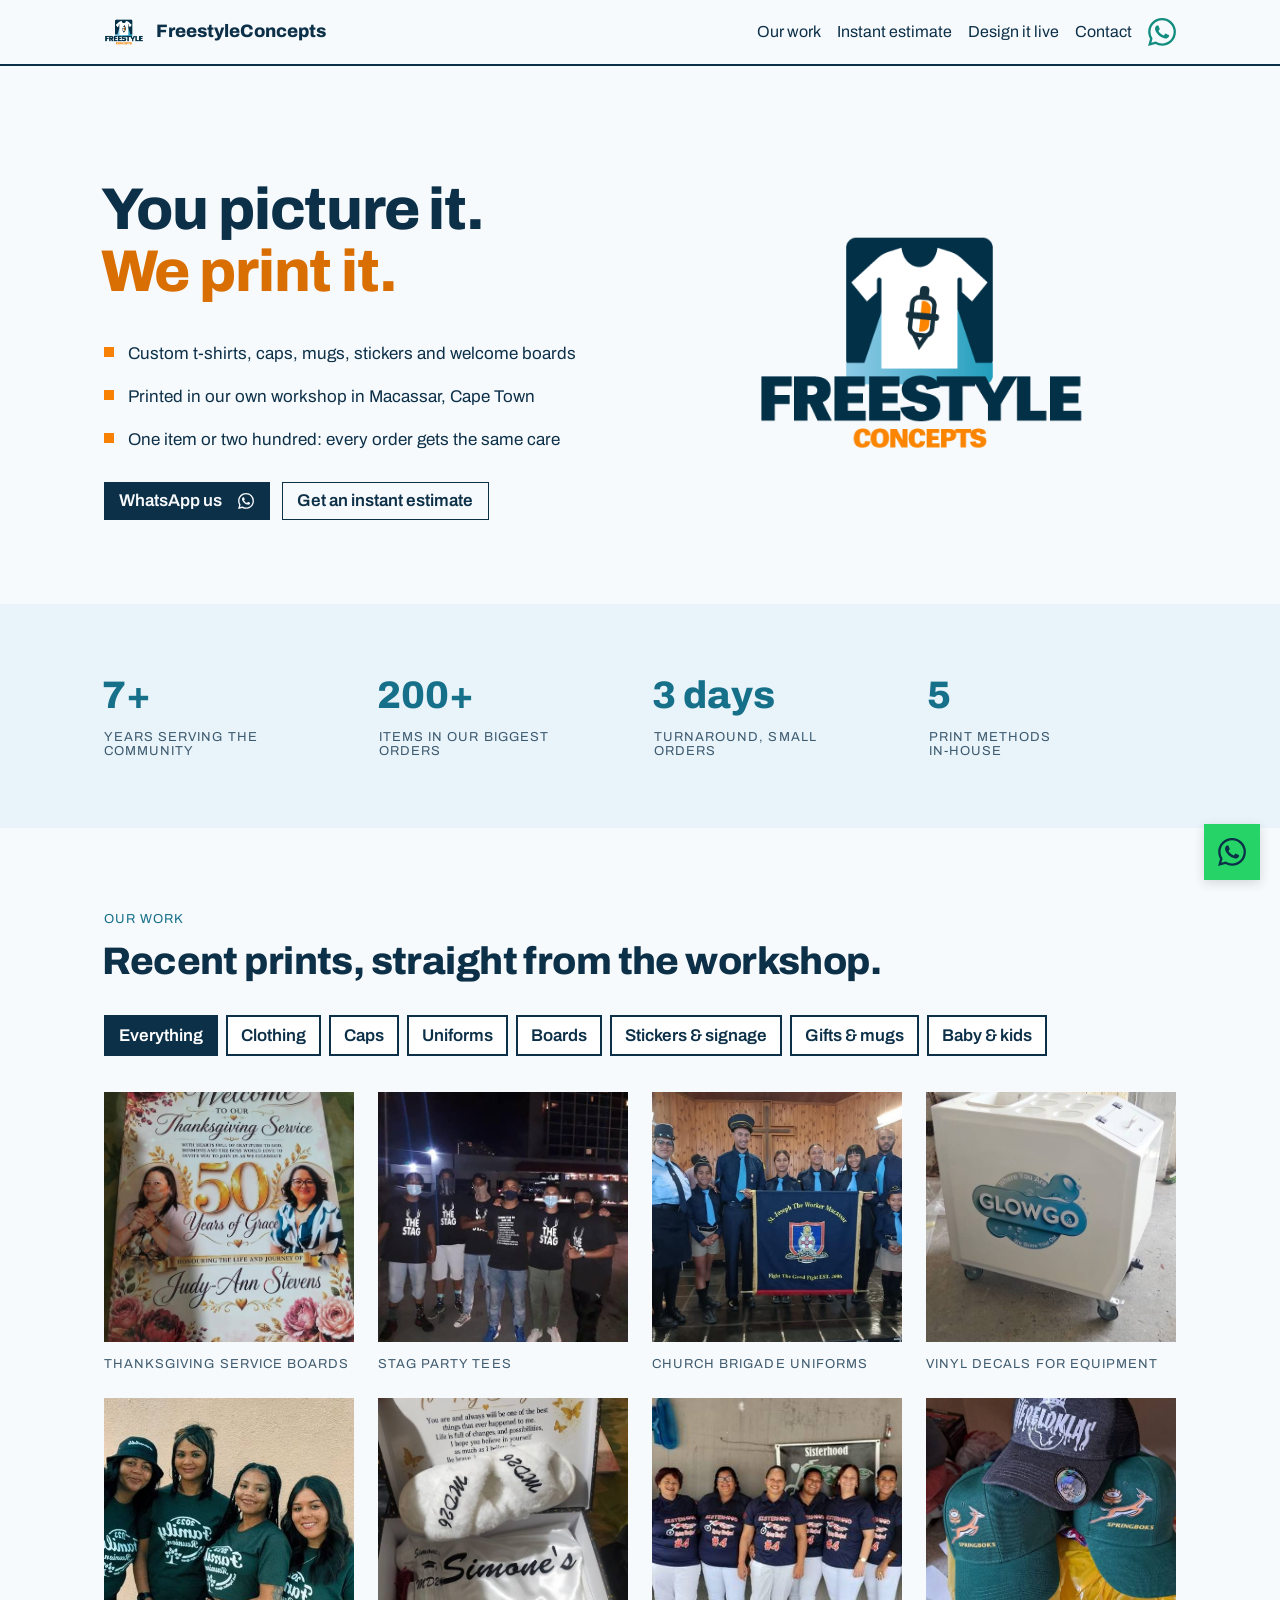
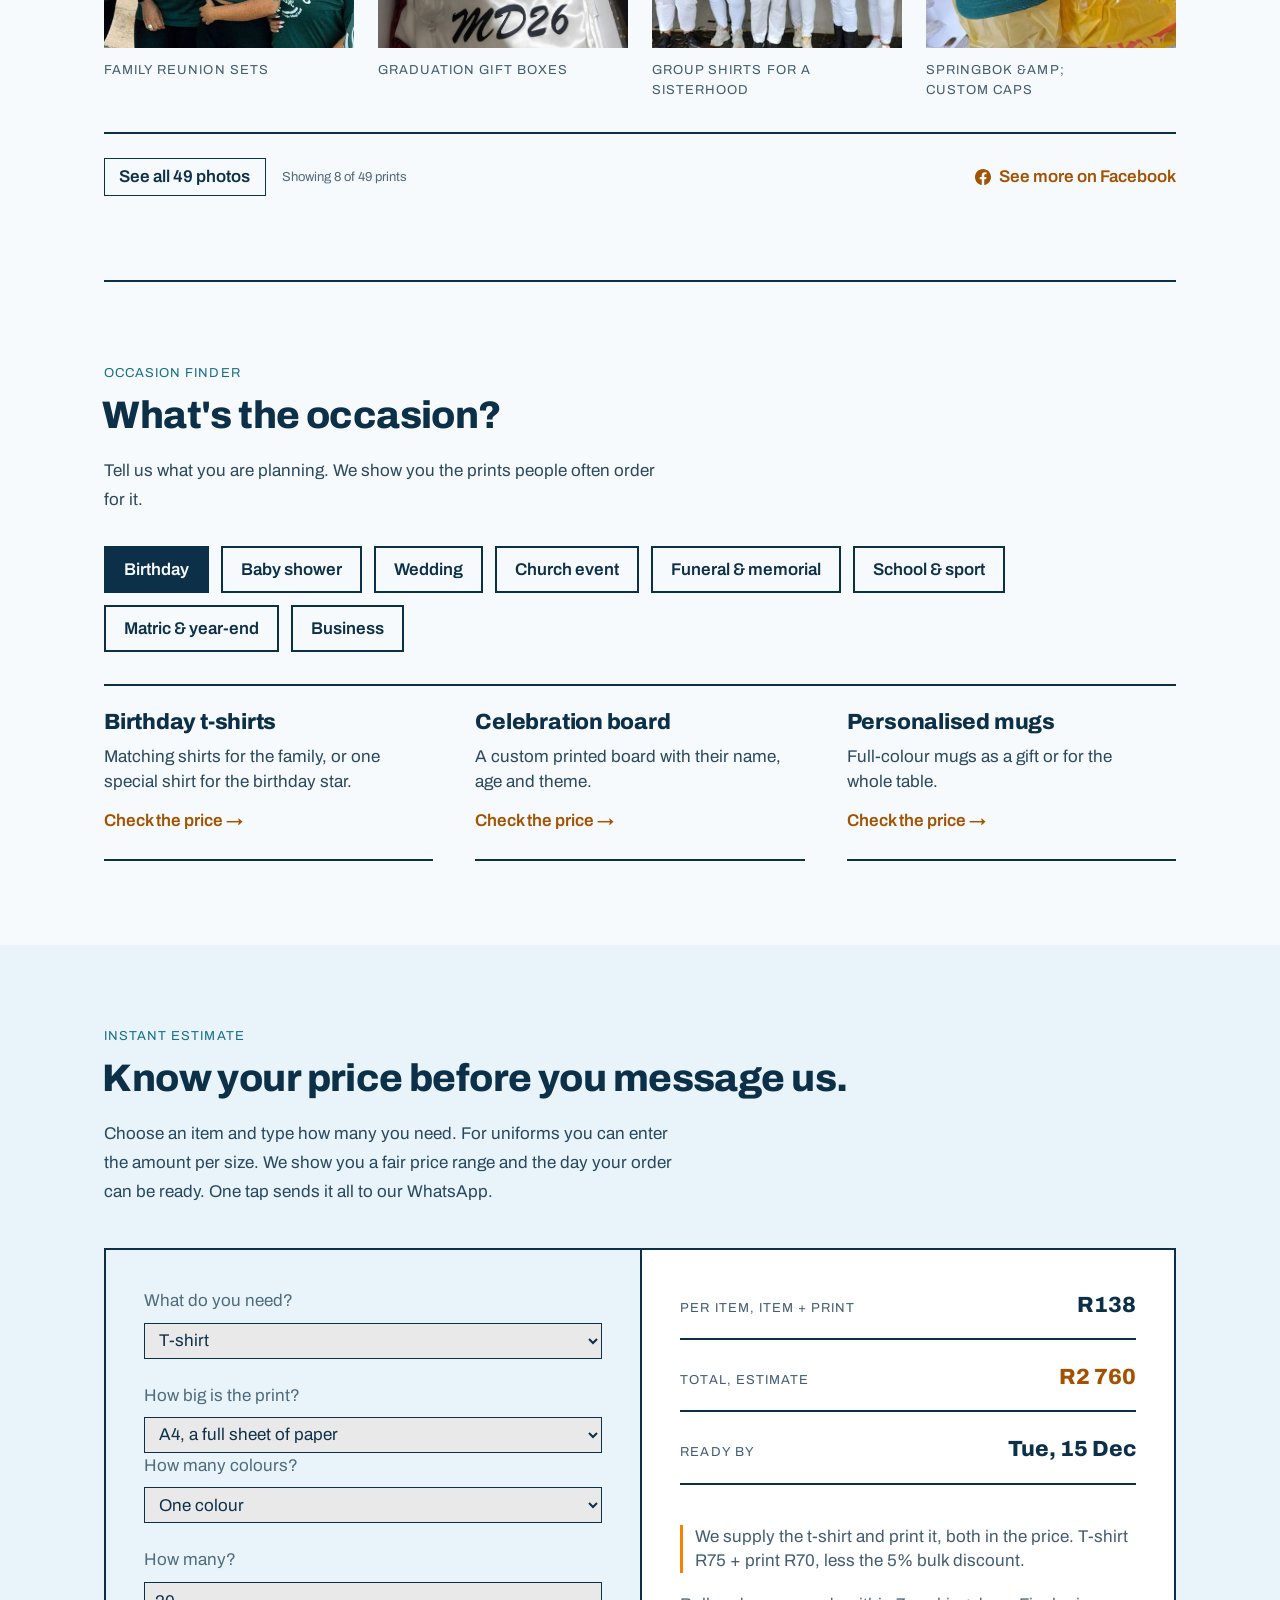
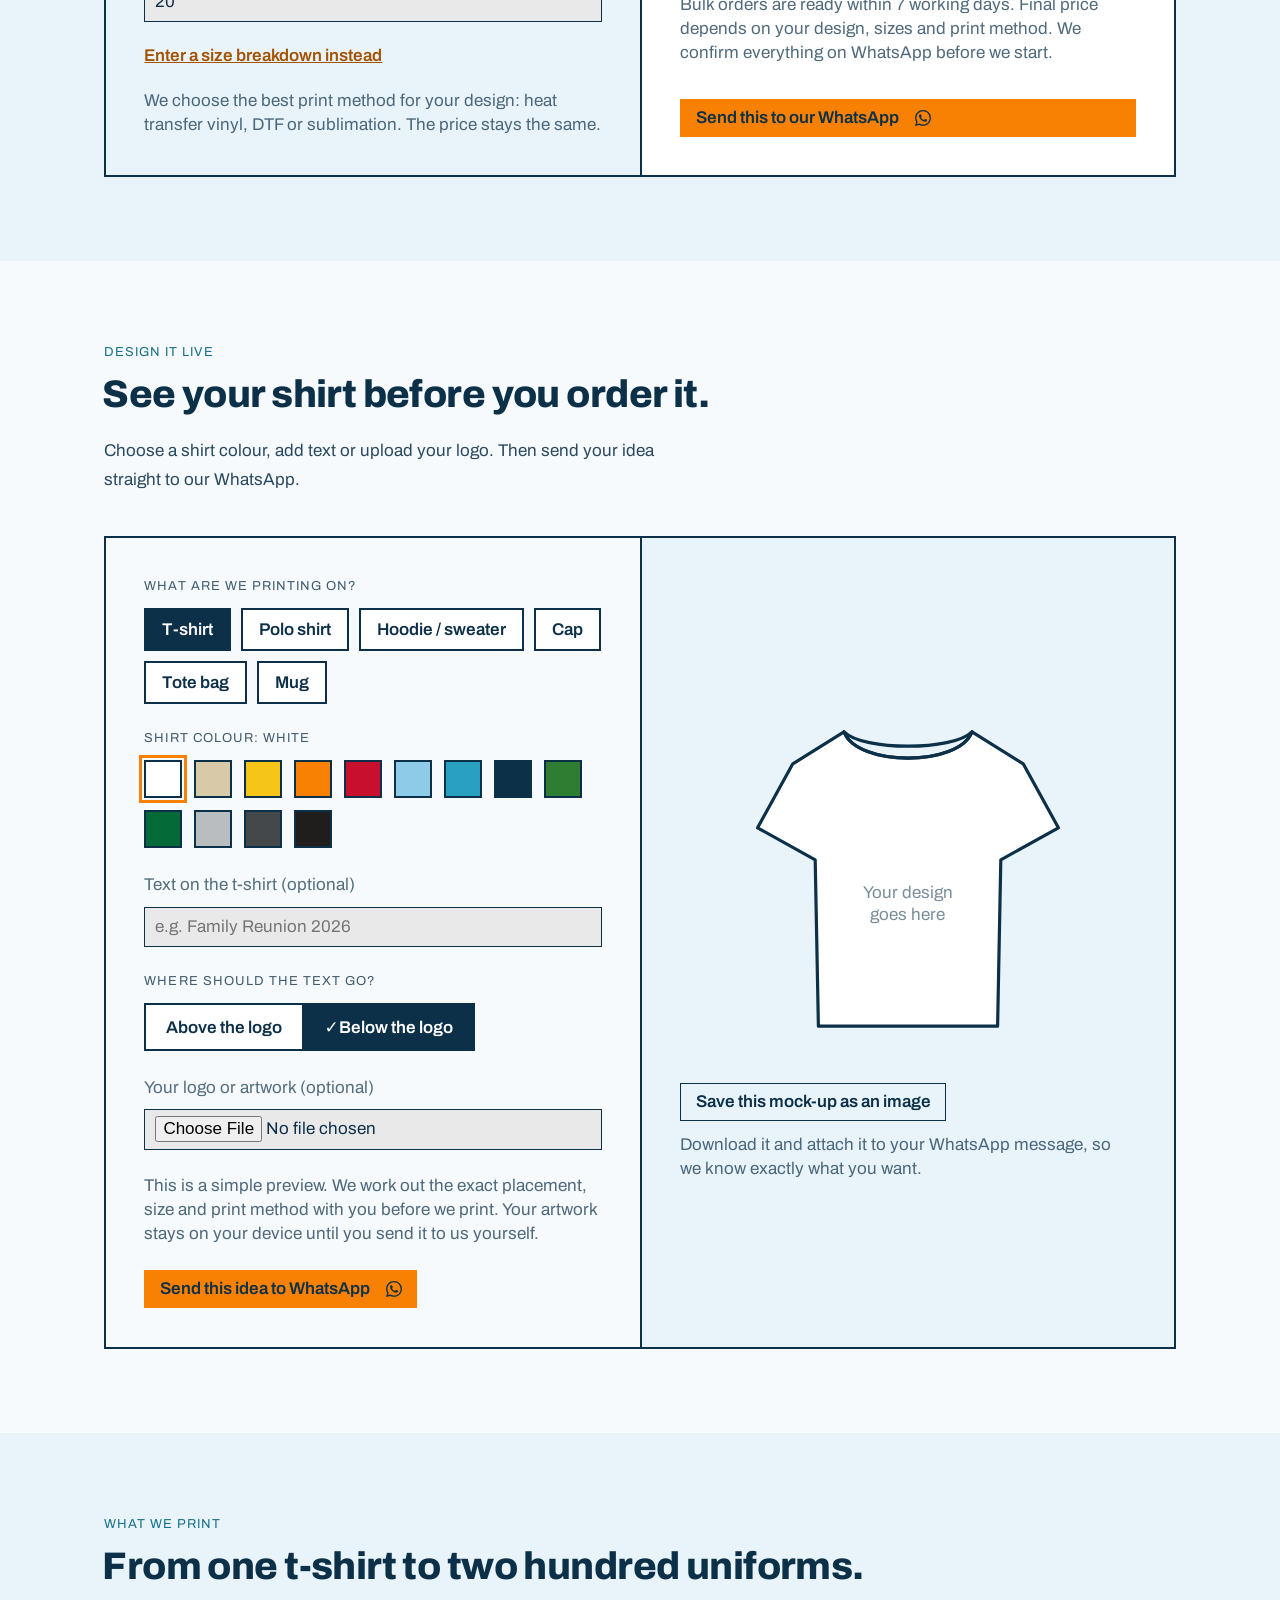
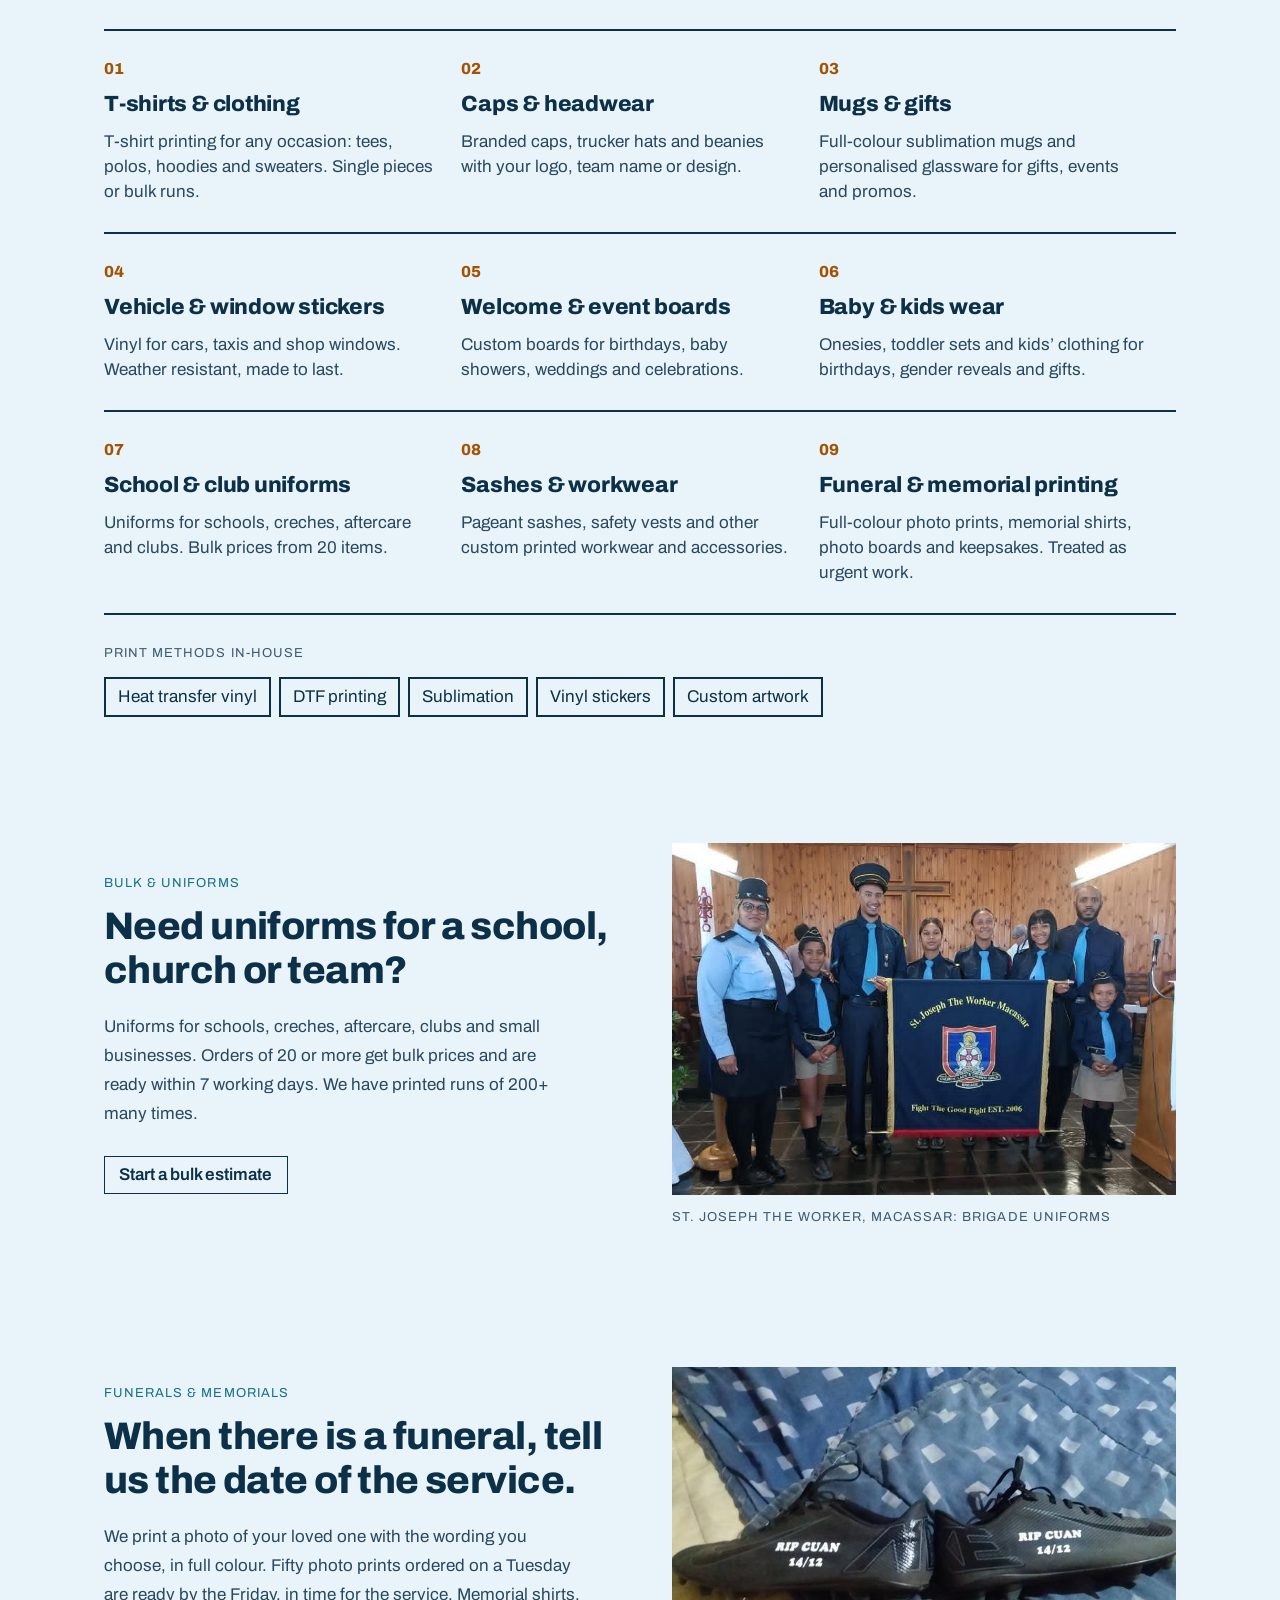
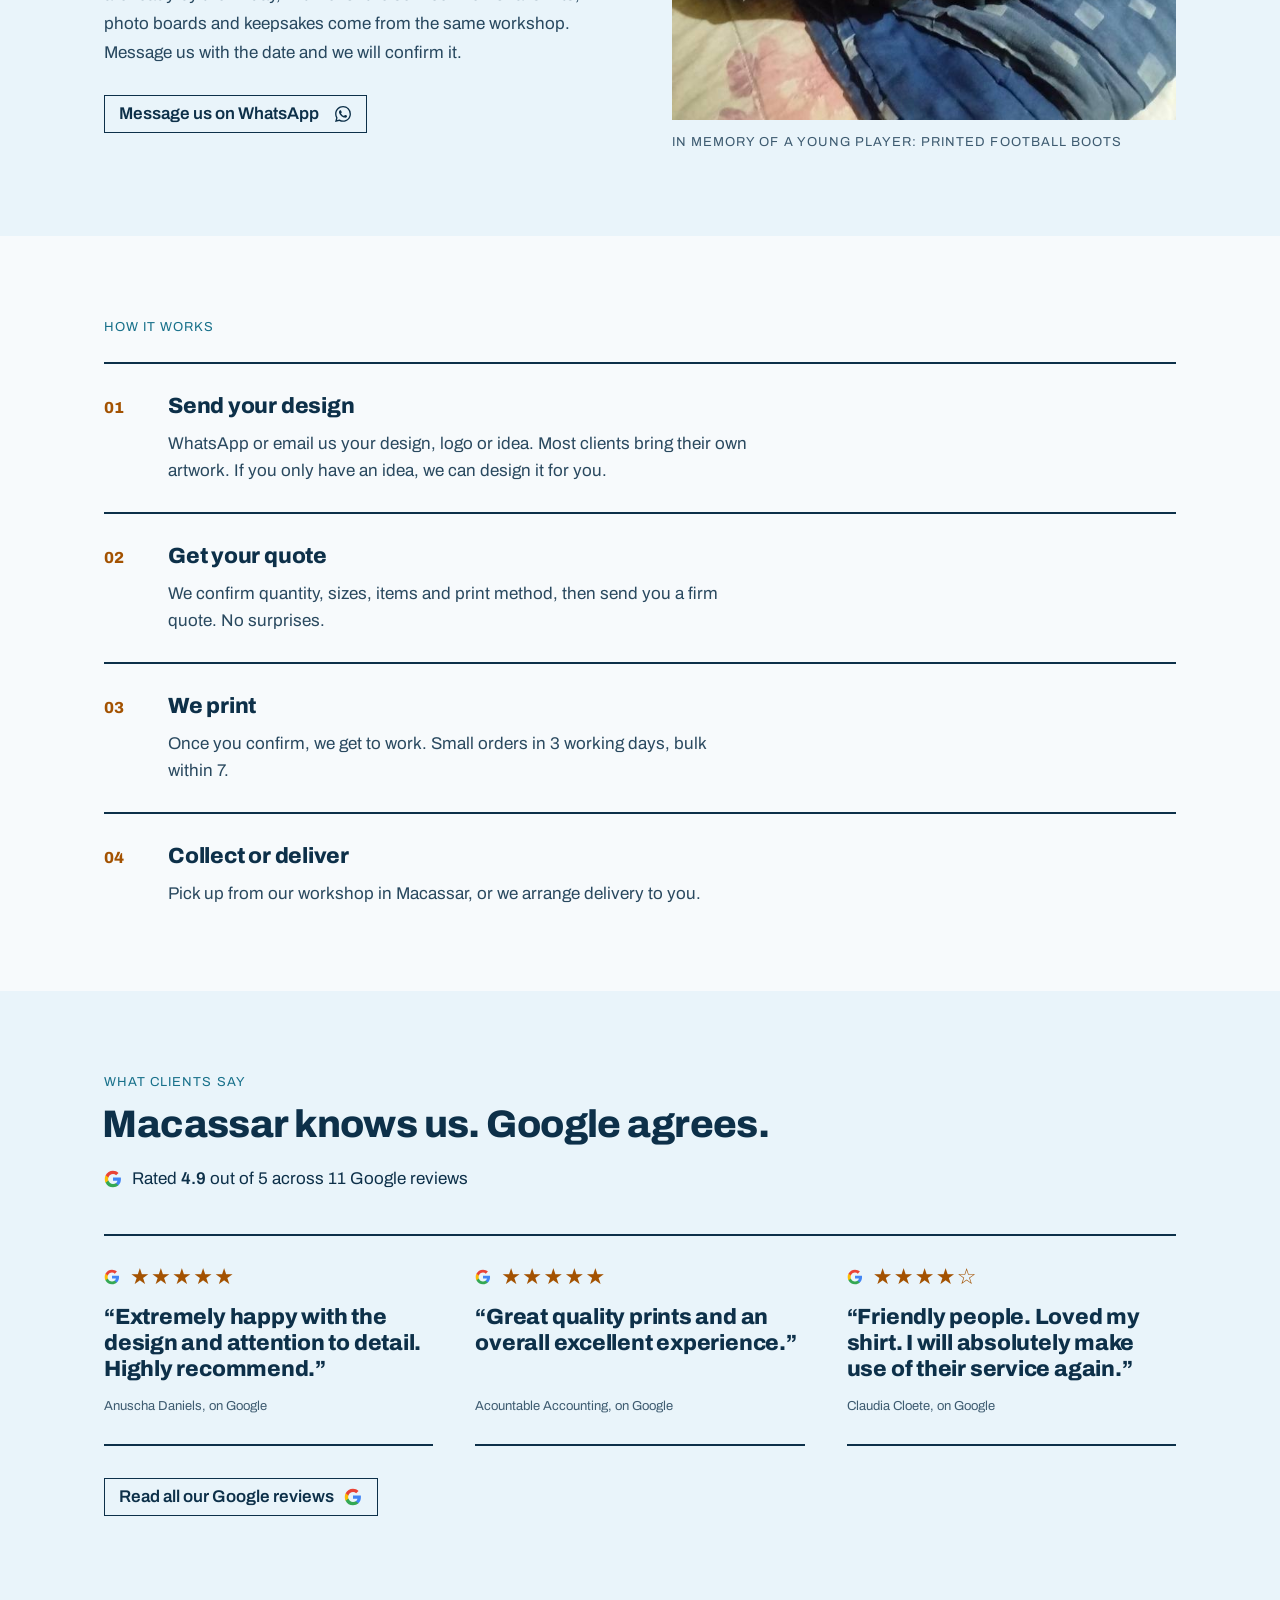
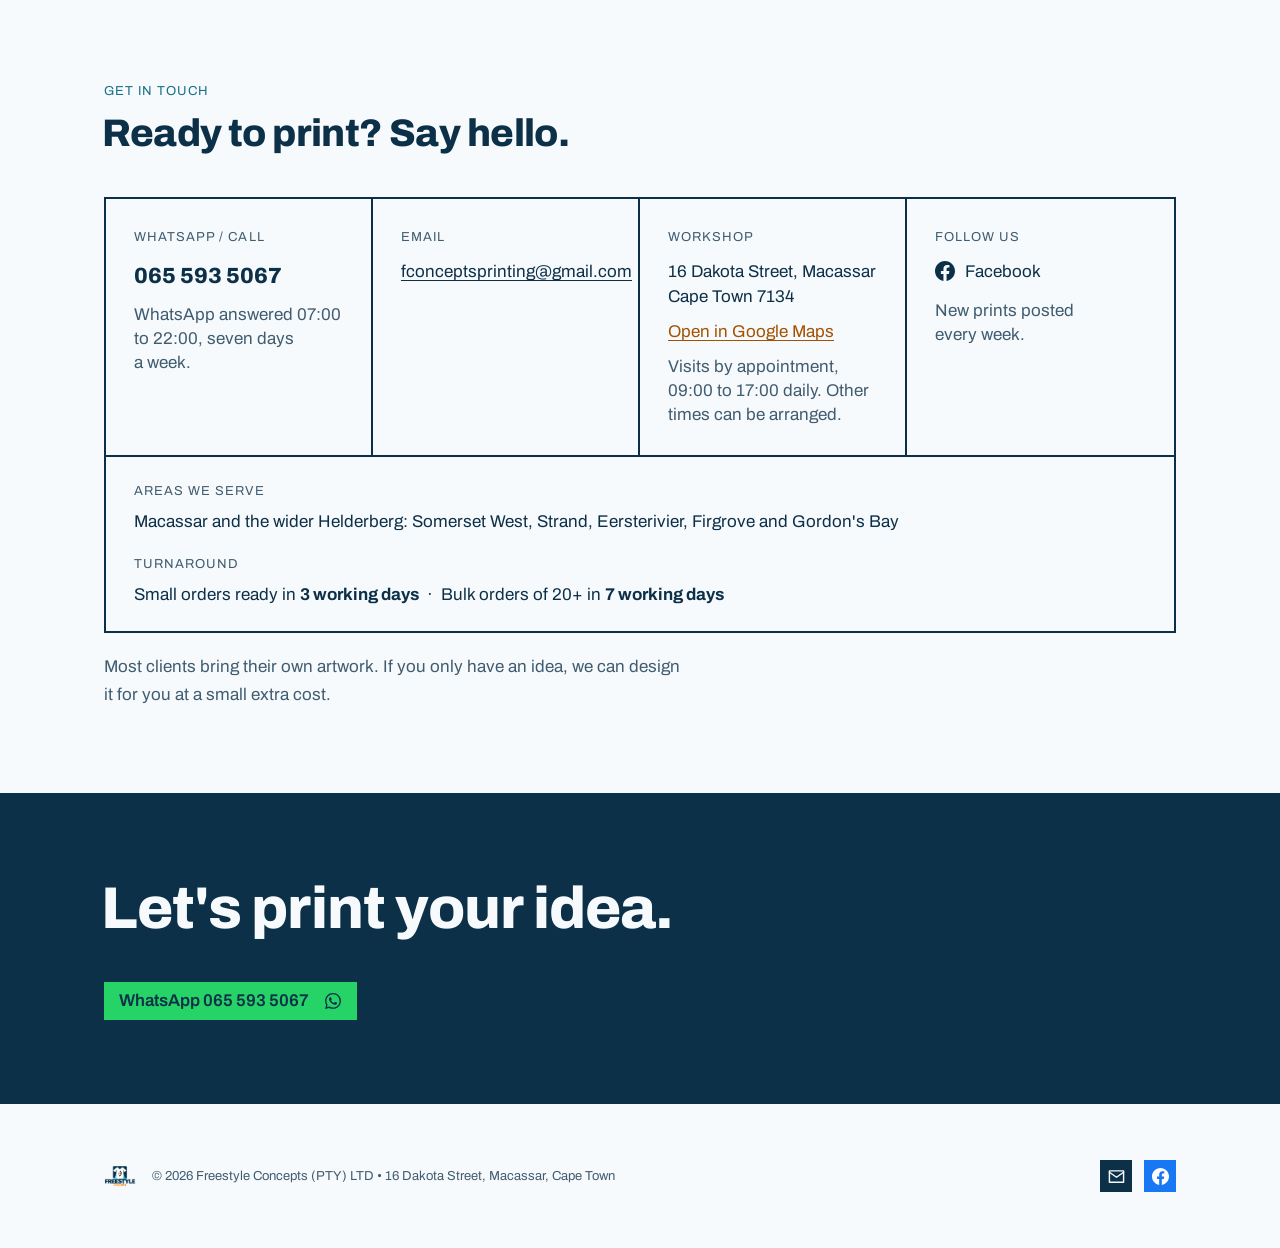
==== index.html @ 8b36bb11 "The fifty is photo prints, not shirts Corrects yesterday's reading of what Stephen said. The Tuesday" ====
<!DOCTYPE html>
<html lang="en-ZA">
<head>
<meta charset="utf-8">
<meta name="viewport" content="width=device-width, initial-scale=1">
<!-- Google tag (gtag.js) - Google Ads AW-17713141793 -->
<script async src="https://www.googletagmanager.com/gtag/js?id=AW-17713141793"></script>
<script>
  window.dataLayer = window.dataLayer || [];
  function gtag(){dataLayer.push(arguments);}
  gtag('js', new Date());
  gtag('config', 'AW-17713141793');
</script>
<title>Custom T-Shirt &amp; Uniform Printing in Macassar, Cape Town</title>
<meta name="description" content="T-shirt, cap, mug and sticker printing from our own workshop in Macassar, Cape Town. Bulk uniforms from 20 items, small orders ready in 3 working days.">
<link rel="canonical" href="https://www.freestyleconcepts.co.za/">
<meta name="robots" content="index, follow, max-image-preview:large">
<meta name="theme-color" content="#f7fafc">

<meta property="og:type" content="website">
<meta property="og:site_name" content="Freestyle Concepts">
<meta property="og:locale" content="en_ZA">
<meta property="og:url" content="https://www.freestyleconcepts.co.za/">
<meta property="og:title" content="Freestyle Concepts: you picture it, we print it">
<meta property="og:description" content="T-shirt, cap, mug and sticker printing from our own workshop in Macassar, Cape Town. Bulk uniforms from 20 items, small orders ready in 3 working days.">
<meta property="og:image" content="https://www.freestyleconcepts.co.za/uploads/og-card.png">
<meta property="og:image:width" content="1200">
<meta property="og:image:height" content="630">
<meta property="og:image:alt" content="Freestyle Concepts, custom printing in Macassar, Cape Town">
<meta name="twitter:card" content="summary_large_image">
<meta name="twitter:title" content="Freestyle Concepts: you picture it, we print it">
<meta name="twitter:description" content="T-shirt, cap, mug and sticker printing from our own workshop in Macassar, Cape Town. Bulk uniforms from 20 items, small orders ready in 3 working days.">
<meta name="twitter:image" content="https://www.freestyleconcepts.co.za/uploads/og-card.png">

<link rel="icon" href="uploads/Freestyle-concepts-logo-square.png">
<link rel="apple-touch-icon" href="uploads/Freestyle-concepts-logo-square.png">
<link rel="preconnect" href="https://fonts.googleapis.com">
<link rel="preconnect" href="https://fonts.gstatic.com" crossorigin>
<link rel="stylesheet" href="https://fonts.googleapis.com/css2?family=Archivo:wght@400;600;800&display=swap">
<link rel="stylesheet" href="assets/css/modernist.css?v=125023d6">
<link rel="stylesheet" href="assets/css/site.css?v=32a66fb6">
<script type="application/ld+json">
{
  "@context": "https://schema.org",
  "@graph": [
    {
      "@type": "WebSite",
      "@id": "https://www.freestyleconcepts.co.za/#website",
      "url": "https://www.freestyleconcepts.co.za/",
      "name": "Freestyle Concepts",
      "inLanguage": "en-ZA",
      "publisher": {
        "@id": "https://www.freestyleconcepts.co.za/#business"
      }
    },
    {
      "@type": [
        "LocalBusiness",
        "Store"
      ],
      "@id": "https://www.freestyleconcepts.co.za/#business",
      "name": "Freestyle Concepts",
      "legalName": "Freestyle Concepts (PTY) LTD",
      "description": "Custom printing workshop in Macassar, Cape Town. T-shirts, uniforms, caps, mugs, vinyl stickers and event boards, from single items to bulk runs of 200 or more.",
      "url": "https://www.freestyleconcepts.co.za/",
      "logo": "https://www.freestyleconcepts.co.za/uploads/Freestyle-concepts-logo-square.png",
      "image": "https://www.freestyleconcepts.co.za/uploads/og-card.png",
      "telephone": "+27655935067",
      "email": "fconceptsprinting@gmail.com",
      "priceRange": "R29-R650",
      "currenciesAccepted": "ZAR",
      "address": {
        "@type": "PostalAddress",
        "streetAddress": "16 Dakota Street",
        "addressLocality": "Macassar",
        "addressRegion": "Western Cape",
        "postalCode": "7134",
        "addressCountry": "ZA"
      },
      "geo": {
        "@type": "GeoCoordinates",
        "latitude": -34.0684328,
        "longitude": 18.7650439
      },
      "areaServed": [
        {
          "@type": "City",
          "name": "Macassar"
        },
        {
          "@type": "City",
          "name": "Somerset West"
        },
        {
          "@type": "City",
          "name": "Strand"
        },
        {
          "@type": "City",
          "name": "Eersterivier"
        },
        {
          "@type": "City",
          "name": "Gordon's Bay"
        },
        {
          "@type": "City",
          "name": "Cape Town"
        },
        {
          "@type": "AdministrativeArea",
          "name": "Helderberg"
        },
        {
          "@type": "AdministrativeArea",
          "name": "Western Cape"
        }
      ],
      "knowsAbout": [
        "Custom t-shirt printing",
        "Uniform printing",
        "School uniform printing",
        "Workwear printing",
        "Heat transfer vinyl printing",
        "DTF printing",
        "Sublimation printing",
        "Vinyl sticker cutting",
        "Cap and headwear printing",
        "Mug and glassware printing",
        "Welcome and event boards",
        "Promotional products",
        "Matric dance gifts",
        "Corporate clothing branding",
        "Corporate gifts"
      ],
      "hasMap": "https://www.google.com/maps/place/Freestyle+Concepts/@-34.0684328,18.7650439,17z/",
      "sameAs": [
        "https://www.facebook.com/fc.concepts.9/"
      ],
      "hasOfferCatalog": {
        "@type": "OfferCatalog",
        "name": "Printing services",
        "itemListElement": [
          {
            "@type": "Offer",
            "itemOffered": {
              "@type": "Service",
              "name": "T-shirts and clothing",
              "description": "Printed tees, polos, hoodies and sweaters for any occasion. Single pieces or bulk runs."
            }
          },
          {
            "@type": "Offer",
            "itemOffered": {
              "@type": "Service",
              "name": "Caps and headwear",
              "description": "Branded caps, trucker hats and beanies with your logo, team name or design."
            }
          },
          {
            "@type": "Offer",
            "itemOffered": {
              "@type": "Service",
              "name": "Mugs and gifts",
              "description": "Full-colour sublimation mugs and personalised glassware for gifts, events and promos."
            }
          },
          {
            "@type": "Offer",
            "itemOffered": {
              "@type": "Service",
              "name": "Vehicle and window stickers",
              "description": "Vinyl for cars, taxis and shop windows. Weather resistant, made to last."
            }
          },
          {
            "@type": "Offer",
            "itemOffered": {
              "@type": "Service",
              "name": "Welcome and event boards",
              "description": "Custom boards for birthdays, baby showers, weddings and celebrations."
            }
          },
          {
            "@type": "Offer",
            "itemOffered": {
              "@type": "Service",
              "name": "Baby and kids wear",
              "description": "Onesies, toddler sets and kids clothing for birthdays, gender reveals and gifts."
            }
          },
          {
            "@type": "Offer",
            "itemOffered": {
              "@type": "Service",
              "name": "School and club uniforms",
              "description": "Uniforms for schools, creches, aftercare and clubs. Bulk prices from 20 items."
            }
          },
          {
            "@type": "Offer",
            "itemOffered": {
              "@type": "Service",
              "name": "Sashes and workwear",
              "description": "Pageant sashes, safety vests and other custom printed workwear and accessories."
            }
          },
          {
            "@type": "Offer",
            "itemOffered": {
              "@type": "Service",
              "name": "Funeral and memorial printing",
              "description": "Full-colour photo prints of the person who died with wording of your choosing, memorial shirts, photo boards for the service and printed keepsakes. Fifty photo prints ordered on a Tuesday are ready by the Friday."
            }
          }
        ]
      },
      "openingHoursSpecification": [
        {
          "@type": "OpeningHoursSpecification",
          "dayOfWeek": [
            "Monday",
            "Tuesday",
            "Wednesday",
            "Thursday",
            "Friday",
            "Saturday",
            "Sunday"
          ],
          "opens": "09:00",
          "closes": "17:00"
        }
      ],
      "contactPoint": {
        "@type": "ContactPoint",
        "contactType": "customer service",
        "telephone": "+27655935067",
        "email": "fconceptsprinting@gmail.com",
        "hoursAvailable": {
          "@type": "OpeningHoursSpecification",
          "dayOfWeek": [
            "Monday",
            "Tuesday",
            "Wednesday",
            "Thursday",
            "Friday",
            "Saturday",
            "Sunday"
          ],
          "opens": "07:00",
          "closes": "22:00"
        }
      }
    }
  ]
}
</script>
</head>
<body>
<a class="skip-link" href="#main">Skip to content</a>

<!-- Icon sprite: referenced with <use href="#i-…"> throughout the page. -->
<svg width="0" height="0" style="position:absolute" aria-hidden="true" focusable="false">
  <symbol id="i-wa" viewBox="0 0 24 24"><path fill="currentColor" d="M17.472 14.382c-.297-.149-1.758-.867-2.03-.967-.273-.099-.471-.148-.67.15-.197.297-.767.966-.94 1.164-.173.199-.347.223-.644.075-.297-.15-1.255-.463-2.39-1.475-.883-.788-1.48-1.761-1.653-2.059-.173-.297-.018-.458.13-.606.134-.133.298-.347.446-.52.149-.174.198-.298.298-.497.099-.198.05-.371-.025-.52-.075-.149-.669-1.612-.916-2.207-.242-.579-.487-.5-.669-.51-.173-.008-.371-.01-.57-.01-.198 0-.52.074-.792.372-.272.297-1.04 1.016-1.04 2.479 0 1.462 1.065 2.875 1.213 3.074.149.198 2.096 3.2 5.077 4.487.709.306 1.262.489 1.694.625.712.227 1.36.195 1.871.118.571-.085 1.758-.719 2.006-1.413.248-.694.248-1.289.173-1.413-.074-.124-.272-.198-.57-.347m-5.421 7.403h-.004a9.87 9.87 0 01-5.031-1.378l-.361-.214-3.741.982.998-3.648-.235-.374a9.86 9.86 0 01-1.51-5.26c.001-5.45 4.436-9.884 9.888-9.884 2.64 0 5.122 1.03 6.988 2.898a9.825 9.825 0 012.893 6.994c-.003 5.45-4.437 9.884-9.885 9.884m8.413-18.297A11.815 11.815 0 0012.05 0C5.495 0 .16 5.335.157 11.892c0 2.096.547 4.142 1.588 5.945L.057 24l6.305-1.654a11.882 11.882 0 005.683 1.448h.005c6.554 0 11.89-5.335 11.893-11.893a11.821 11.821 0 00-3.48-8.413Z"/></symbol>
  <symbol id="i-fb" viewBox="0 0 24 24"><path fill="currentColor" d="M24 12.07C24 5.4 18.63 0 12 0S0 5.4 0 12.07C0 18.1 4.39 23.1 10.13 24v-8.44H7.08v-3.49h3.05V9.41c0-3.02 1.79-4.69 4.53-4.69 1.31 0 2.68.24 2.68.24v2.97h-1.5c-1.5 0-1.96.93-1.96 1.89v2.25h3.32l-.53 3.49h-2.79V24C19.61 23.1 24 18.1 24 12.07z"/></symbol>
  <symbol id="i-google" viewBox="0 0 48 48">
    <path fill="#4285F4" d="M45.12 24.5c0-1.56-.14-3.06-.4-4.5H24v8.51h11.84a10.13 10.13 0 01-4.4 6.65v5.52h7.1c4.16-3.83 6.58-9.47 6.58-16.18z"/>
    <path fill="#34A853" d="M24 46c5.94 0 10.92-1.97 14.56-5.33l-7.1-5.52c-1.97 1.32-4.49 2.1-7.46 2.1-5.74 0-10.6-3.88-12.34-9.09H4.34v5.7A21.99 21.99 0 0024 46z"/>
    <path fill="#FBBC05" d="M11.66 28.16A13.2 13.2 0 0110.96 24c0-1.45.25-2.85.7-4.16v-5.7H4.34A21.99 21.99 0 002 24c0 3.55.85 6.9 2.34 9.86l7.32-5.7z"/>
    <path fill="#EA4335" d="M24 10.75c3.23 0 6.13 1.11 8.41 3.29l6.3-6.3C34.91 4.18 29.93 2 24 2 15.4 2 7.96 6.93 4.34 14.14l7.32 5.7c1.74-5.21 6.6-9.09 12.34-9.09z"/>
  </symbol>
  <symbol id="i-mail" viewBox="0 0 24 24"><g fill="none" stroke="currentColor" stroke-width="2" stroke-linecap="round" stroke-linejoin="round"><rect x="2" y="4" width="20" height="16"/><path d="m2 6 10 7 10-7"/></g></symbol>
</svg>

<header>
  <nav class="nav site-nav" aria-label="Main">
    <span class="nav-brand">
      <img src="uploads/Freestyle-concepts-logo-square.png" alt="Freestyle Concepts logo" width="40" height="40">
      FreestyleConcepts
    </span>
    <span class="nav-links" data-nav-links>
      <a href="#work">Our work</a>
      <a href="#quote">Instant estimate</a>
      <a href="#design">Design it live</a>
      <a href="#contact">Contact</a>
    </span>
    <a class="nav-wa" data-wa-link href="https://wa.me/27655935067" aria-label="Chat with us on WhatsApp" title="WhatsApp us">
      <svg width="28" height="28" aria-hidden="true"><use href="#i-wa"/></svg>
    </a>
    <button type="button" class="nav-toggle" data-nav-toggle aria-label="Open menu" aria-expanded="false" aria-controls="nav-panel">
      <svg data-nav-icon="open" width="22" height="22" viewBox="0 0 24 24" fill="none" stroke="currentColor" stroke-width="2" stroke-linecap="round" aria-hidden="true"><path d="M3 6h18"/><path d="M3 12h18"/><path d="M3 18h18"/></svg>
      <svg data-nav-icon="close" width="22" height="22" viewBox="0 0 24 24" fill="none" stroke="currentColor" stroke-width="2" stroke-linecap="round" aria-hidden="true" hidden><path d="M18 6 6 18"/><path d="m6 6 12 12"/></svg>
    </button>
  </nav>
  <div class="nav-panel" id="nav-panel" hidden>
    <div class="wrap">
      <a href="#work">Our work</a>
      <a href="#quote">Instant estimate</a>
      <a href="#design">Design it live</a>
      <a href="#services">What we print</a>
      <a href="#reviews">Reviews</a>
      <a href="#contact">Contact</a>
    </div>
  </div>
</header>

<main id="main">

  <!-- ── Hero ─────────────────────────────────────────────────────────── -->
  <div class="wrap">
    <section class="hero" aria-labelledby="hero-title">
      <div>
        <h1 class="t-display hero-title" id="hero-title">
          <span>You picture it.</span>
          <span class="accent">We print it.</span>
        </h1>
        <ul class="hero-points">
          <li>Custom t-shirts, caps, mugs, stickers and welcome boards</li>
          <li>Printed in our own workshop in Macassar, Cape Town</li>
          <li>One item or two hundred: every order gets the same care</li>
        </ul>
        <div class="cta-row">
          <a class="btn btn-primary btn-ink btn-nowrap" data-wa-link href="https://wa.me/27655935067">WhatsApp us<svg class="ico-inline" width="16" height="16" aria-hidden="true"><use href="#i-wa"/></svg></a>
          <a class="btn btn-secondary btn-nowrap" href="#quote">Get an instant estimate</a>
        </div>
      </div>
      <img class="hero-logo" src="uploads/Freestyle-concepts-logo.png" alt="Freestyle Concepts, custom printing" width="340" height="340">
    </section>
  </div>

  <!-- ── By the numbers ───────────────────────────────────────────────── -->
  <div class="band">
    <div class="wrap">
      <section class="stats" aria-label="Freestyle Concepts, by the numbers">
        <div class="stats-grid">
          <div>
            <p class="stat-num">7+</p>
            <p class="stat-label">Years serving the community</p>
          </div>
          <div>
            <p class="stat-num">200+</p>
            <p class="stat-label">Items in our biggest<br>orders</p>
          </div>
          <div>
            <p class="stat-num">3 days</p>
            <p class="stat-label">Turnaround, small<br>orders</p>
          </div>
          <div>
            <p class="stat-num">5</p>
            <p class="stat-label">Print methods<br>in-house</p>
          </div>
        </div>
      </section>
    </div>
  </div>

  <!-- ── Our work ─────────────────────────────────────────────────────── -->
  <div class="wrap">
    <section class="section" id="work" aria-labelledby="work-title">
      <span class="kicker">Our work</span>
      <h2 class="t-title" id="work-title">Recent prints, straight from the workshop.</h2>

      <div class="opt-row" role="group" aria-label="Filter prints by category" data-filters data-scrollable>
        <button type="button" class="opt opt--chip" data-filter="all" aria-pressed="true">Everything</button>
        <button type="button" class="opt opt--chip" data-filter="clothing" aria-pressed="false">Clothing</button>
        <button type="button" class="opt opt--chip" data-filter="caps" aria-pressed="false">Caps</button>
        <button type="button" class="opt opt--chip" data-filter="uniforms" aria-pressed="false">Uniforms</button>
        <button type="button" class="opt opt--chip" data-filter="boards" aria-pressed="false">Boards</button>
        <button type="button" class="opt opt--chip" data-filter="stickers" aria-pressed="false">Stickers &amp; signage</button>
        <button type="button" class="opt opt--chip" data-filter="gifts" aria-pressed="false">Gifts &amp; mugs</button>
        <button type="button" class="opt opt--chip" data-filter="baby" aria-pressed="false">Baby &amp; kids</button>
      </div>

      <div class="gallery" data-gallery data-scrollable>
        <figure data-cat="boards"><img src="uploads/Products/thanksgiving-service-50-years-board.jpg" alt="Full-colour welcome board for a fiftieth anniversary thanksgiving service, printed with photographs and a floral border" loading="lazy" decoding="async"><figcaption>Thanksgiving service boards</figcaption></figure>
        <figure data-cat="clothing"><img src="uploads/Products/the-stag-bachelor-party-tees.jpg" alt="Six friends at a stag do in black The Stag t-shirts printed with antlers, one carrying the dare list" loading="lazy" decoding="async"><figcaption>Stag party tees</figcaption></figure>
        <figure data-cat="uniforms"><img src="uploads/Products/st-joseph-brigade-uniforms.jpg" alt="Church Lads and Church Girls Brigade of St Joseph The Worker Macassar in navy uniforms, holding their printed banner" loading="lazy" decoding="async"><figcaption>Church brigade uniforms</figcaption></figure>
        <figure data-cat="stickers"><img src="uploads/Products/glowgo-car-wash-trolley-decal.jpg" alt="Mobile car-wash trolley finished with a printed GlowGo decal reading Where You Are, We Shine Your Car" loading="lazy" decoding="async"><figcaption>Vinyl decals for equipment</figcaption></figure>
        <figure data-cat="clothing"><img src="uploads/Products/family-reunion-matching-tees.jpg" alt="Six family members in matching dark green Family Reunion 2023 t-shirts with a tree design" loading="lazy" decoding="async"><figcaption>Family reunion sets</figcaption></figure>
        <figure data-cat="gifts"><img src="uploads/Products/graduation-gift-box.jpg" alt="Graduation gift box holding a printed To My Daughter card, slippers, a satin robe and a flute, all personalised Simone's MD26" loading="lazy" decoding="async"><figcaption>Graduation gift boxes</figcaption></figure>
        <figure data-cat="uniforms"><img src="uploads/Products/sisterhood-group-shirts.jpg" alt="Twelve members of a Sisterhood group in matching navy printed shirts and white trousers" loading="lazy" decoding="async"><figcaption>Group shirts for a sisterhood</figcaption></figure>
        <figure data-cat="caps"><img src="uploads/Products/springbok-and-wereldklas-caps.jpg" alt="A grey trucker cap printed Wereldklas beside two green Springboks caps" loading="lazy" decoding="async"><figcaption>Springbok &amp;amp; custom caps</figcaption></figure>
        <figure data-cat="clothing"><img src="uploads/Products/iron-paradise-fitness-gym-tee.jpg" alt="Back of a black gym t-shirt printed for Iron Paradise Fitness, reading Stop Saying Tomorrow above a red dumbbell" loading="lazy" decoding="async"><figcaption>Fitness brand tees</figcaption></figure>
        <figure data-cat="gifts"><img src="uploads/Products/bridal-party-proposal-boxes.jpg" alt="Printed gift boxes asking will you be my best man, groomsman and bridesmaid" loading="lazy" decoding="async"><figcaption>Bridal party gift boxes</figcaption></figure>
        <figure data-cat="clothing"><img src="uploads/Products/jesus-ultimate-deadlifter-tee.jpg" alt="Black t-shirt printed Jesus the Ultimate Deadlifter with a weightlifter graphic" loading="lazy" decoding="async"><figcaption>Statement tees</figcaption></figure>
        <figure data-cat="clothing"><img src="uploads/Products/faith-themed-tees-set.jpg" alt="Four faith-themed t-shirts laid out, printed God Wins, Enjoy Jesus Christ and Jesus the Ultimate Deadlifter" loading="lazy" decoding="async"><figcaption>Faith-themed tees</figcaption></figure>
        <figure data-cat="clothing"><img src="uploads/Products/god-wins-slogan-tee.jpg" alt="Black t-shirt printed God Wins, I have read the final chapter, with a cross in the lettering" loading="lazy" decoding="async"><figcaption>Printed slogan tees</figcaption></figure>
        <figure data-cat="clothing"><img src="uploads/Products/team-ohb-tee.jpg" alt="White t-shirt printed Team OHB in brush lettering above the words Soen Man" loading="lazy" decoding="async"><figcaption>Team tees</figcaption></figure>
        <figure data-cat="clothing"><img src="uploads/Products/butterfly-quote-tee.jpg" alt="Back of a pale t-shirt printed with four butterflies and a quote by Rithvik Singh" loading="lazy" decoding="async"><figcaption>Quote prints</figcaption></figure>
        <figure data-cat="clothing"><img src="uploads/Products/camy-called-for-duty-tee.jpg" alt="Black ministry t-shirt printed C.A.M.Y, Called for Duty, Army of the Lord, with a kneeling soldier and a cross" loading="lazy" decoding="async"><figcaption>Ministry tees</figcaption></figure>
        <figure data-cat="clothing"><img src="uploads/Products/fets-luck-novelty-tee.jpg" alt="Man wearing a navy t-shirt printed Fet's Luck in bold white lettering" loading="lazy" decoding="async"><figcaption>Novelty tees</figcaption></figure>
        <figure data-cat="caps"><img src="uploads/Products/don-brothers-caps.jpg" alt="Three black caps printed with a blue lightning bolt and the name Don Brothers" loading="lazy" decoding="async"><figcaption>Branded caps</figcaption></figure>
        <figure data-cat="caps"><img src="uploads/Products/lm-group-company-caps.jpg" alt="A navy cap and a pink cap printed with the L and M Group company logo" loading="lazy" decoding="async"><figcaption>Company caps</figcaption></figure>
        <figure data-cat="uniforms"><img src="uploads/Products/dr-nel-cardiothoracic-jacket.jpg" alt="Black hooded puffer jacket and matching notebook printed with an anatomical heart and Dr R Nel Cardiothoracic" loading="lazy" decoding="async"><figcaption>Branded jackets</figcaption></figure>
        <figure data-cat="uniforms"><img src="uploads/Products/recha-hi-vis-safety-vest.jpg" alt="High-visibility yellow safety vest printed with the blue ReCha logo across the back" loading="lazy" decoding="async"><figcaption>Branded safety vests</figcaption></figure>
        <figure data-cat="uniforms"><img src="uploads/Products/third-element-rlabs-work-vest.jpg" alt="Front of a high-visibility work vest printed with Third Element Holdings and R Labs logos beside a clear ID pocket" loading="lazy" decoding="async"><figcaption>Workwear with logos</figcaption></figure>
        <figure data-cat="uniforms"><img src="uploads/Products/macassar-rfc-club-jacket.jpg" alt="White Macassar rugby club jacket printed MC Boy and Hou By Die Blou below the club crest" loading="lazy" decoding="async"><figcaption>Rugby club jackets</figcaption></figure>
        <figure data-cat="uniforms"><img src="uploads/Products/rugby-club-polo-shirt.jpg" alt="Dark green rugby club polo shirt with the club crest and a large white tribal flame print" loading="lazy" decoding="async"><figcaption>Rugby club shirts</figcaption></figure>
        <figure data-cat="boards"><img src="uploads/Products/safari-baby-shower-welcome-board.jpg" alt="Baby shower welcome board printed with watercolour safari animals around the wording" loading="lazy" decoding="async"><figcaption>Baby shower welcome boards</figcaption></figure>
        <figure data-cat="boards"><img src="uploads/Products/confirmation-welcome-board.jpg" alt="Scorched wooden welcome board printed for Ameesha's confirmation with the words of Psalm 46 verse 5" loading="lazy" decoding="async"><figcaption>Confirmation boards</figcaption></figure>
        <figure data-cat="gifts"><img src="uploads/Products/fathers-day-beer-glass.jpg" alt="Tall beer glass printed Happy Father's Day to the best dad in the world, with the children's names" loading="lazy" decoding="async"><figcaption>Personalised glassware</figcaption></figure>
        <figure data-cat="gifts"><img src="uploads/Products/pageant-sashes.jpg" alt="Three white satin pageant sashes printed Queen, First Princess and Second Princess for Ms Curvylicious 2023" loading="lazy" decoding="async"><figcaption>Pageant sashes</figcaption></figure>
        <figure data-cat="gifts"><img src="uploads/Products/wedding-board-and-flutes.jpg" alt="Wedding board reading And so our adventure begins, beside champagne flutes printed Mr and Mrs" loading="lazy" decoding="async"><figcaption>Wedding gift sets</figcaption></figure>
        <figure data-cat="gifts"><img src="uploads/Products/groomsmen-tuxedo-tumblers.jpg" alt="Three tumblers printed with tuxedo and bow tie designs, labelled Best Man and Groomsman" loading="lazy" decoding="async"><figcaption>Wedding glassware</figcaption></figure>
        <figure data-cat="gifts"><img src="uploads/Products/mothers-day-mug.jpg" alt="White mug printed Happy Mother's Day in red and black script with hearts" loading="lazy" decoding="async"><figcaption>Personalised mugs</figcaption></figure>
        <figure data-cat="baby"><img src="uploads/Products/baby-ziyon-gift-set.jpg" alt="Grey baby towel and burp cloth printed Baby Ziyon, beside a bodysuit reading I have the best mom ever" loading="lazy" decoding="async"><figcaption>Baby gift sets</figcaption></figure>
        <figure data-cat="baby"><img src="uploads/Products/sweet-one-first-birthday-set.jpg" alt="Matching family set for a first birthday, printed Daddy, Mommy and Sister of the Sweet One with strawberries" loading="lazy" decoding="async"><figcaption>First birthday family sets</figcaption></figure>
        <figure data-cat="clothing"><img src="uploads/Products/we-still-do-anniversary-tees.jpg" alt="Two white anniversary t-shirts printed We Still Do around a ring marked eleven years, one in black and one in gold foil" loading="lazy" decoding="async"><figcaption>Anniversary tees</figcaption></figure>
        <figure data-cat="clothing"><img src="uploads/Products/never-alone-keep-fighting-tee.jpg" alt="White t-shirt printed You Are Never Alone, Keep Fighting, with boxing gloves and the line everyone is fighting a battle we know nothing about" loading="lazy" decoding="async"><figcaption>Statement tees</figcaption></figure>
        <figure data-cat="clothing"><img src="uploads/Products/b-block-roots-reunion-tees.jpg" alt="Two royal blue reunion t-shirts printed with a tree and its roots for B Block, hashtagged we love our roots" loading="lazy" decoding="async"><figcaption>Reunion tees</figcaption></figure>
        <figure data-cat="clothing"><img src="uploads/Products/volg-jou-hart-bier-tee.jpg" alt="Man in a black t-shirt printed Volg jou Hart Ma vat jou Bier saam, holding a printed beer glass" loading="lazy" decoding="async"><figcaption>Novelty tees and glassware</figcaption></figure>
        <figure data-cat="clothing"><img src="uploads/Products/dna-test-god-is-my-father-tee.jpg" alt="White t-shirt printed I took a DNA test and God is my father" loading="lazy" decoding="async"><figcaption>Faith-themed tees</figcaption></figure>
        <figure data-cat="clothing"><img src="uploads/Products/playground-line-drawing-tee.jpg" alt="Black t-shirt printed with a white line drawing of a playground with swings, a slide and a sandpit" loading="lazy" decoding="async"><figcaption>Line-art prints</figcaption></figure>
        <figure data-cat="clothing"><img src="uploads/Products/memorial-printed-football-boots.jpg" alt="Black football boots printed in memory of a young player, each boot carrying his name and a date" loading="lazy" decoding="async"><figcaption>Memorial prints</figcaption></figure>
        <figure data-cat="uniforms"><img src="uploads/Products/lizard-kings-mcc-shirt.jpg" alt="Black long-sleeve club shirt printed Lizard Kings MCC 2025 Geitjie Jol around an orange lizard" loading="lazy" decoding="async"><figcaption>Motorcycle club shirts</figcaption></figure>
        <figure data-cat="uniforms"><img src="uploads/Products/sa-dream-hunters-team-kit.jpg" alt="Navy team shirt printed with a sponsor logo and an SA Dream Hunters badge over the South African flag" loading="lazy" decoding="async"><figcaption>Sponsored team kit</figcaption></figure>
        <figure data-cat="gifts"><img src="uploads/Products/bridesmaid-proposal-boxes-gold.jpg" alt="Four white proposal boxes printed in gold, asking will you be my maid of honour and bridesmaid" loading="lazy" decoding="async"><figcaption>Bridal party proposal boxes</figcaption></figure>
        <figure data-cat="gifts"><img src="uploads/Products/faithfulness-printed-blanket.jpg" alt="Black fleece blanket printed with the hymn line Great Is Thy Faithfulness beside a bare branch" loading="lazy" decoding="async"><figcaption>Printed blankets</figcaption></figure>
        <figure data-cat="gifts"><img src="uploads/Products/plesier-spier-boxer-shorts.jpg" alt="Grey boxer shorts printed Plesier Spier beside a flexed arm" loading="lazy" decoding="async"><figcaption>Novelty gifts</figcaption></figure>
        <figure data-cat="gifts"><img src="uploads/Products/property-of-candy-boxer-shorts.jpg" alt="Grey boxer shorts printed Property of Candy below a red lip print" loading="lazy" decoding="async"><figcaption>Personalised gifts</figcaption></figure>
        <figure data-cat="clothing"><img src="uploads/Products/stronger-than-hodgkin-awareness-tee.jpg" alt="Cream t-shirt printed Stronger than Hodgkin around a lilac awareness ribbon, with the words grateful, blessed, cancer free" loading="lazy" decoding="async"><figcaption>Awareness tees</figcaption></figure>
        <figure data-cat="clothing"><img src="uploads/Products/michael-jackson-portrait-tee.jpg" alt="Black t-shirt printed with a white portrait of Michael Jackson above his signature" loading="lazy" decoding="async"><figcaption>Portrait tees</figcaption></figure>
        <figure data-cat="stickers"><img src="uploads/Products/loanarand-biltong-corner-sticker.jpg" alt="Cut vinyl shopfront sticker for Loan a Rand and Biltong Corner, Together for more" loading="lazy" decoding="async"><figcaption>Shopfront stickers</figcaption></figure>
      </div>

      <div class="gallery-foot">
        <div class="gallery-foot-actions">
          <button type="button" class="btn btn-secondary btn-nowrap" data-gallery-toggle>See all 49 photos</button>
          <p class="gallery-count" data-gallery-count aria-live="polite">Showing 8 of 49 prints</p>
        </div>
        <a class="link-strong" data-fb-link href="https://www.facebook.com/fc.concepts.9/" target="_blank" rel="noopener"><svg width="16" height="16" aria-hidden="true"><use href="#i-fb"/></svg>See more on Facebook</a>
      </div>
    </section>

    <!-- ── Occasion finder ────────────────────────────────────────────── -->
    <section class="section" id="occasions" aria-labelledby="occasions-title">
      <span class="kicker">Occasion finder</span>
      <h2 class="t-title" id="occasions-title">What's the occasion?</h2>
      <p class="lede">Tell us what you are planning. We show you the prints people often order for it.</p>

      <div class="opt-wrap" role="group" aria-label="Choose an occasion" data-occasions>
        <button type="button" class="opt opt--pill" data-occasion="birthday" aria-pressed="true">Birthday</button>
        <button type="button" class="opt opt--pill" data-occasion="baby" aria-pressed="false">Baby shower</button>
        <button type="button" class="opt opt--pill" data-occasion="wedding" aria-pressed="false">Wedding</button>
        <button type="button" class="opt opt--pill" data-occasion="church" aria-pressed="false">Church event</button>
        <button type="button" class="opt opt--pill" data-occasion="funeral" aria-pressed="false">Funeral &amp; memorial</button>
        <button type="button" class="opt opt--pill" data-occasion="school" aria-pressed="false">School &amp; sport</button>
        <button type="button" class="opt opt--pill" data-occasion="matric" aria-pressed="false">Matric &amp; year-end</button>
        <button type="button" class="opt opt--pill" data-occasion="business" aria-pressed="false">Business</button>
      </div>

      <div class="suggestions" data-suggestions>
        <div class="suggestion" data-for="birthday">
          <h3 class="t-sub">Birthday t-shirts</h3>
          <p>Matching shirts for the family, or one special shirt for the birthday star.</p>
          <a class="link-quiet" href="#quote" aria-label="Check the price for Birthday t-shirts" data-preset-item="tshirt" data-preset-qty="6">Check the price →</a>
        </div>
        <div class="suggestion" data-for="birthday">
          <h3 class="t-sub">Celebration board</h3>
          <p>A custom printed board with their name, age and theme.</p>
          <a class="link-quiet" href="#quote" aria-label="Check the price for Celebration board" data-preset-item="board" data-preset-qty="1">Check the price →</a>
        </div>
        <div class="suggestion" data-for="birthday">
          <h3 class="t-sub">Personalised mugs</h3>
          <p>Full-colour mugs as a gift or for the whole table.</p>
          <a class="link-quiet" href="#quote" aria-label="Check the price for Personalised mugs" data-preset-item="mug" data-preset-qty="4">Check the price →</a>
        </div>

        <div class="suggestion" data-for="baby" hidden>
          <h3 class="t-sub">Onesies &amp; kids wear</h3>
          <p>Gender reveals, first birthdays and printed toddler sets.</p>
          <a class="link-quiet" href="#quote" aria-label="Check the price for Onesies &amp; kids wear" data-preset-item="baby" data-preset-qty="3">Check the price →</a>
        </div>
        <div class="suggestion" data-for="baby" hidden>
          <h3 class="t-sub">Welcome board</h3>
          <p>A themed board that welcomes guests at the door.</p>
          <a class="link-quiet" href="#quote" aria-label="Check the price for Welcome board" data-preset-item="board" data-preset-qty="1">Check the price →</a>
        </div>
        <div class="suggestion" data-for="baby" hidden>
          <h3 class="t-sub">Mum &amp; dad tees</h3>
          <p>Matching shirts for the proud parents and grandparents.</p>
          <a class="link-quiet" href="#quote" aria-label="Check the price for Mum &amp; dad tees" data-preset-item="tshirt" data-preset-qty="4">Check the price →</a>
        </div>

        <div class="suggestion" data-for="wedding" hidden>
          <h3 class="t-sub">Welcome &amp; seating boards</h3>
          <p>Printed boards for the entrance, seating plan or photo corner.</p>
          <a class="link-quiet" href="#quote" aria-label="Check the price for Welcome &amp; seating boards" data-preset-item="board" data-preset-qty="2">Check the price →</a>
        </div>
        <div class="suggestion" data-for="wedding" hidden>
          <h3 class="t-sub">Bridal party gifts</h3>
          <p>Gift boxes, sashes and personalised glasses for the bridal party.</p>
          <a class="link-quiet" href="#quote" aria-label="Check the price for Bridal party gifts" data-preset-item="mug" data-preset-qty="8">Check the price →</a>
        </div>
        <div class="suggestion" data-for="wedding" hidden>
          <h3 class="t-sub">Hen &amp; bachelor tees</h3>
          <p>Matching shirts for the weekend before the big day.</p>
          <a class="link-quiet" href="#quote" aria-label="Check the price for Hen &amp; bachelor tees" data-preset-item="tshirt" data-preset-qty="10">Check the price →</a>
        </div>

        <div class="suggestion" data-for="church" hidden>
          <h3 class="t-sub">Ministry &amp; brigade uniforms</h3>
          <p>Bulk shirts and uniforms with your emblem. From 20 items you get bulk prices.</p>
          <a class="link-quiet" href="#quote" aria-label="Check the price for Ministry &amp; brigade uniforms" data-preset-item="tshirt" data-preset-qty="30">Check the price →</a>
        </div>
        <div class="suggestion" data-for="church" hidden>
          <h3 class="t-sub">Caps &amp; beanies</h3>
          <p>Caps and beanies with your logo for outreach days and camps.</p>
          <a class="link-quiet" href="#quote" aria-label="Check the price for Caps &amp; beanies" data-preset-item="cap" data-preset-qty="25">Check the price →</a>
        </div>
        <div class="suggestion" data-for="church" hidden>
          <h3 class="t-sub">Event boards</h3>
          <p>Big printed boards for anniversaries, conferences and youth events.</p>
          <a class="link-quiet" href="#quote" aria-label="Check the price for Event boards" data-preset-item="board" data-preset-qty="1">Check the price →</a>
        </div>

        <div class="suggestion" data-for="funeral" hidden>
          <h3 class="t-sub">Photo prints for the service</h3>
          <p>A photo of your loved one with the wording you choose, in full colour. Fifty ordered on a Tuesday are ready by the Friday.</p>
          <a class="link-quiet" data-wa-link href="https://wa.me/27655935067" aria-label="Message us on WhatsApp about photo prints for a service">Message us on WhatsApp →</a>
        </div>
        <div class="suggestion" data-for="funeral" hidden>
          <h3 class="t-sub">Memorial t-shirts</h3>
          <p>Shirts for the family, printed with the same photo or a name.</p>
          <a class="link-quiet" href="#quote" aria-label="Check the price for Memorial t-shirts" data-preset-item="tshirt" data-preset-qty="20">Check the price →</a>
        </div>
        <div class="suggestion" data-for="funeral" hidden>
          <h3 class="t-sub">Photo boards for the service</h3>
          <p>A printed board for the service, or one to keep at home afterwards.</p>
          <a class="link-quiet" href="#quote" aria-label="Check the price for Photo boards for the service" data-preset-item="board" data-preset-qty="1">Check the price →</a>
        </div>

        <div class="suggestion" data-for="school" hidden>
          <h3 class="t-sub">School &amp; creche uniforms</h3>
          <p>Complete uniform orders with an amount per size. We handle 200+ items.</p>
          <a class="link-quiet" href="#quote" aria-label="Check the price for School &amp; creche uniforms" data-preset-item="tshirt" data-preset-qty="50">Check the price →</a>
        </div>
        <div class="suggestion" data-for="school" hidden>
          <h3 class="t-sub">Sports team kit</h3>
          <p>Match shirts and supporter tees for the whole season.</p>
          <a class="link-quiet" href="#quote" aria-label="Check the price for Sports team kit" data-preset-item="polo" data-preset-qty="20">Check the price →</a>
        </div>
        <div class="suggestion" data-for="school" hidden>
          <h3 class="t-sub">Caps for the team</h3>
          <p>Branded caps for players, staff and supporters.</p>
          <a class="link-quiet" href="#quote" aria-label="Check the price for Caps for the team" data-preset-item="cap" data-preset-qty="20">Check the price →</a>
        </div>

        <div class="suggestion" data-for="matric" hidden>
          <h3 class="t-sub">Matric hoodies</h3>
          <p>One hoodie for the whole class, names on the back. The class of 2027 orders theirs around now.</p>
          <a class="link-quiet" href="#quote" aria-label="Check the price for Matric hoodies" data-preset-item="hoodie" data-preset-qty="30">Check the price →</a>
        </div>
        <div class="suggestion" data-for="matric" hidden>
          <h3 class="t-sub">Matric dance gifts</h3>
          <p>Gift boxes, printed glasses and keepsakes for the farewell evening.</p>
          <a class="link-quiet" href="#quote" aria-label="Check the price for Matric dance gifts" data-preset-item="mug" data-preset-qty="6">Check the price →</a>
        </div>
        <div class="suggestion" data-for="matric" hidden>
          <h3 class="t-sub">Year-end staff gifts</h3>
          <p>Printed mugs, shirts or hoodies to thank the team before the December break.</p>
          <a class="link-quiet" href="#quote" aria-label="Check the price for Year-end staff gifts" data-preset-item="mug" data-preset-qty="20">Check the price →</a>
        </div>

        <div class="suggestion" data-for="business" hidden>
          <h3 class="t-sub">Branded workwear</h3>
          <p>Safety vests, golfers and hoodies with your company logo.</p>
          <a class="link-quiet" href="#quote" aria-label="Check the price for Branded workwear" data-preset-item="own" data-preset-qty="15">Check the price →</a>
        </div>
        <div class="suggestion" data-for="business" hidden>
          <h3 class="t-sub">Vehicle &amp; window stickers</h3>
          <p>Turn your bakkie or shop window into advertising space.</p>
          <a class="link-quiet" href="#quote" aria-label="Check the price for Vehicle &amp; window stickers" data-preset-item="sticker" data-preset-qty="10">Check the price →</a>
        </div>
        <div class="suggestion" data-for="business" hidden>
          <h3 class="t-sub">Promo mugs &amp; gifts</h3>
          <p>Client gifts and giveaways that keep your logo on the desk.</p>
          <a class="link-quiet" href="#quote" aria-label="Check the price for Promo mugs &amp; gifts" data-preset-item="mug" data-preset-qty="20">Check the price →</a>
        </div>
      </div>
    </section>
  </div>

  <!-- ── Instant estimate ─────────────────────────────────────────────── -->
  <div class="band">
    <div class="wrap">
      <section class="section" id="quote" aria-labelledby="quote-title">
        <span class="kicker kicker-tnum">Instant estimate</span>
        <h2 class="t-title" id="quote-title">Know your price before you message us.</h2>
        <p class="lede">Choose an item and type how many you need. For uniforms you can enter the amount per size. We show you a fair price range and the day your order can be ready. One tap sends it all to our WhatsApp.</p>

        <div class="panel">
          <div class="panel-in">
            <div class="field">
              <label for="qb-item">What do you need?</label>
              <select id="qb-item" class="input" data-item>
                <optgroup label="We supply the item and print it">
                  <option value="tshirt" data-garment="75" data-max-print="a4" data-noun="t-shirt" selected>T-shirt</option>
                  <option value="polo" data-garment="125" data-max-print="a4" data-noun="polo shirt">Polo shirt</option>
                  <option value="hoodie" data-garment="350" data-max-print="a4" data-noun="hoodie">Hoodie / sweater</option>
                  <option value="cap" data-garment="65" data-max-print="logo" data-prints="1:55,2:55" data-noun="cap">Cap / beanie</option>
                  <option value="mug" data-lo="120" data-hi="120" data-noun="mug">Mug (sublimation)</option>
                  <option value="baby" data-garment="90" data-max-print="a5" data-prints="1:30,2:40,c:50" data-noun="baby or kids garment">Baby / kids wear</option>
                  <option value="sticker" data-lo="30" data-hi="80" data-noun="sticker">Vinyl sticker</option>
                  <option value="board" data-lo="350" data-hi="650" data-noun="board">Welcome / event board</option>
                </optgroup>
                <optgroup label="You supply the item, we only print">
                  <option value="own" data-garment="0" data-max-print="a4" data-noun="garment">Print on your own garment</option>
                </optgroup>
              </select>
            </div>

            <div data-print-options>
              <div class="field">
                <label for="qb-size">How big is the print?</label>
                <select id="qb-size" class="input" data-print-size>
                  <option value="logo">Logo size, about a chest badge</option>
                  <option value="a5">A5, about a sheet of paper folded in half</option>
                  <option value="a4" selected>A4, a full sheet of paper</option>
                </select>
              </div>
              <div class="field">
                <label for="qb-colours">How many colours?</label>
                <select id="qb-colours" class="input" data-print-colours>
                  <option value="1" selected>One colour</option>
                  <option value="2">Two colours</option>
                  <option value="c">A photo, or lots of colours</option>
                </select>
              </div>
            </div>
            <div class="field" data-simple-mode>
              <label for="qb-qty">How many?</label>
              <input id="qb-qty" class="input" type="number" min="1" max="2000" value="20" data-qty>
            </div>

            <div data-size-mode hidden>
              <p class="field-label">Size breakdown</p>
              <div class="size-grid" data-size-grid>
                <div class="field"><label for="qb-size-kids">Kids</label><input id="qb-size-kids" class="input" type="number" min="0" max="500" placeholder="0" data-size="Kids"></div>
                <div class="field"><label for="qb-size-xs">XS</label><input id="qb-size-xs" class="input" type="number" min="0" max="500" placeholder="0" data-size="XS"></div>
                <div class="field"><label for="qb-size-s">S</label><input id="qb-size-s" class="input" type="number" min="0" max="500" placeholder="0" data-size="S"></div>
                <div class="field"><label for="qb-size-m">M</label><input id="qb-size-m" class="input" type="number" min="0" max="500" placeholder="0" data-size="M"></div>
                <div class="field"><label for="qb-size-l">L</label><input id="qb-size-l" class="input" type="number" min="0" max="500" placeholder="0" data-size="L"></div>
                <div class="field"><label for="qb-size-xl">XL</label><input id="qb-size-xl" class="input" type="number" min="0" max="500" placeholder="0" data-size="XL"></div>
                <div class="field"><label for="qb-size-2xl">2XL</label><input id="qb-size-2xl" class="input" type="number" min="0" max="500" placeholder="0" data-size="2XL"></div>
                <div class="field"><label for="qb-size-3xl">3XL</label><input id="qb-size-3xl" class="input" type="number" min="0" max="500" placeholder="0" data-size="3XL"></div>
              </div>
              <p class="size-total">Total items: <strong data-size-total>1</strong></p>
            </div>

            <button type="button" class="linkbtn" data-size-toggle>Enter a size breakdown instead</button>
            <p class="tip" data-bulk-tip hidden>Tip: from 20 items you get bulk prices.</p>
            <p class="note">We choose the best print method for your design: heat transfer vinyl, DTF or sublimation. The price stays the same.</p>
          </div>

          <div class="panel-out">
            <dl class="readouts">
              <div class="readout" data-price-row>
                <dt data-per-item-label>Per item, item + print</dt>
                <dd class="tnum" data-per-item>R90–R140</dd>
              </div>
              <div class="readout" data-price-row>
                <dt>Total, estimate</dt>
                <dd class="accent tnum" data-total>R1 800–R2 800</dd>
              </div>
              <div class="readout">
                <dt>Ready by</dt>
                <dd data-ready-by>—</dd>
              </div>
            </dl>
            <p class="covers" data-covers>We supply the t-shirt and print it, both in the price.</p>
            <p class="note"><span data-turn-note>Bulk orders are ready within 7 working days.</span> Final price depends on your design, sizes and print method. We confirm everything on WhatsApp before we start.</p>
            <a class="btn btn-primary btn-block btn-nowrap" data-quote-cta href="https://wa.me/27655935067">Send this to our WhatsApp<svg class="ico-inline" width="16" height="16" aria-hidden="true"><use href="#i-wa"/></svg></a>
          </div>
        </div>
      </section>
    </div>
  </div>

  <!-- ── Design it live ───────────────────────────────────────────────── -->
  <div class="wrap">
    <section class="section" id="design" aria-labelledby="design-title">
      <span class="kicker">Design it live</span>
      <h2 class="t-title" id="design-title">See your shirt before you order it.</h2>
      <p class="lede">Choose a shirt colour, add text or upload your logo. Then send your idea straight to our WhatsApp.</p>

      <div class="panel">
        <div class="panel-in">
          <div>
            <p class="field-label" id="dz-product-label">What are we printing on?</p>
            <div class="opt-group" role="group" aria-labelledby="dz-product-label" data-products>
              <button type="button" class="opt" data-product="tshirt" aria-pressed="true">T-shirt</button>
              <button type="button" class="opt" data-product="polo" aria-pressed="false">Polo shirt</button>
              <button type="button" class="opt" data-product="hoodie" aria-pressed="false">Hoodie / sweater</button>
              <button type="button" class="opt" data-product="cap" aria-pressed="false">Cap</button>
              <button type="button" class="opt" data-product="bag" aria-pressed="false">Tote bag</button>
              <button type="button" class="opt" data-product="mug" aria-pressed="false">Mug</button>
            </div>
          </div>

          <div>
            <p class="field-label" id="dz-colour-label"><span data-colour-label>Shirt colour</span>: <span data-colour-name>White</span></p>
            <div class="swatches" role="group" aria-labelledby="dz-colour-label" data-swatches>
              <button type="button" class="swatch" data-colour="white" data-name="White" data-hex="#ffffff" data-dark="0" style="background:#ffffff" aria-label="White" title="White" aria-pressed="true"></button>
              <button type="button" class="swatch" data-colour="beige" data-name="Beige" data-hex="#d8c9a8" data-dark="0" style="background:#d8c9a8" aria-label="Beige" title="Beige" aria-pressed="false"></button>
              <button type="button" class="swatch" data-colour="yellow" data-name="Yellow" data-hex="#f5c518" data-dark="0" style="background:#f5c518" aria-label="Yellow" title="Yellow" aria-pressed="false"></button>
              <button type="button" class="swatch" data-colour="orange" data-name="Orange" data-hex="#f88104" data-dark="0" style="background:#f88104" aria-label="Orange" title="Orange" aria-pressed="false"></button>
              <button type="button" class="swatch" data-colour="red" data-name="Red" data-hex="#c8102e" data-dark="1" style="background:#c8102e" aria-label="Red" title="Red" aria-pressed="false"></button>
              <button type="button" class="swatch" data-colour="sky" data-name="Sky blue" data-hex="#8ecbe8" data-dark="0" style="background:#8ecbe8" aria-label="Sky blue" title="Sky blue" aria-pressed="false"></button>
              <button type="button" class="swatch" data-colour="teal" data-name="Teal" data-hex="#29a0c1" data-dark="0" style="background:#29a0c1" aria-label="Teal" title="Teal" aria-pressed="false"></button>
              <button type="button" class="swatch" data-colour="navy" data-name="Navy" data-hex="#0d3049" data-dark="1" style="background:#0d3049" aria-label="Navy" title="Navy" aria-pressed="false"></button>
              <button type="button" class="swatch" data-colour="green" data-name="Green" data-hex="#2e7d32" data-dark="1" style="background:#2e7d32" aria-label="Green" title="Green" aria-pressed="false"></button>
              <button type="button" class="swatch" data-colour="bottle" data-name="Bottle green" data-hex="#046a38" data-dark="1" style="background:#046a38" aria-label="Bottle green" title="Bottle green" aria-pressed="false"></button>
              <button type="button" class="swatch" data-colour="grey" data-name="Grey" data-hex="#b9bdbf" data-dark="0" style="background:#b9bdbf" aria-label="Grey" title="Grey" aria-pressed="false"></button>
              <button type="button" class="swatch" data-colour="charcoal" data-name="Charcoal" data-hex="#45484b" data-dark="1" style="background:#45484b" aria-label="Charcoal" title="Charcoal" aria-pressed="false"></button>
              <button type="button" class="swatch" data-colour="black" data-name="Black" data-hex="#201e1d" data-dark="1" style="background:#201e1d" aria-label="Black" title="Black" aria-pressed="false"></button>
            </div>
          </div>

          <div class="field">
            <label for="cz-text">Text on the <span data-product-word>t-shirt</span> (optional)</label>
            <input id="cz-text" class="input" type="text" maxlength="40" placeholder="e.g. Family Reunion 2026" data-text>
          </div>

          <div>
            <p class="field-label" id="dz-pos-label">Where should the text go?</p>
            <div class="opt-seg-row" role="group" aria-labelledby="dz-pos-label" data-text-pos>
              <button type="button" class="opt opt--seg" data-pos="above" aria-pressed="false"><span data-mark></span>Above the logo</button>
              <button type="button" class="opt opt--seg" data-pos="below" aria-pressed="true"><span data-mark>✓</span>Below the logo</button>
            </div>
          </div>

          <div class="field">
            <label for="cz-logo">Your logo or artwork (optional)</label>
            <input id="cz-logo" class="input" type="file" accept="image/*" data-logo>
          </div>
          <button type="button" class="linkbtn-plain" data-clear-logo hidden>Remove logo</button>

          <p class="note">This is a simple preview. We work out the exact placement, size and print method with you before we print. Your artwork stays on your device until you send it to us yourself.</p>
          <a class="btn btn-primary btn-nowrap self-start" data-design-cta href="https://wa.me/27655935067">Send this idea to WhatsApp<svg class="ico-inline" width="16" height="16" aria-hidden="true"><use href="#i-wa"/></svg></a>
        </div>

        <div class="panel-preview">
          <div class="preview">
            <svg viewBox="0 0 200 220" role="img" aria-label="T-shirt preview" data-preview-svg>
              <path data-shape fill="#ffffff" stroke="var(--color-text)" stroke-width="2" stroke-linejoin="round" d="M 60 18 L 28 38 L 6 78 L 42 98 L 44 202 L 156 202 L 158 98 L 194 78 L 172 38 L 140 18 C 132 40 68 40 60 18 Z"></path>
              <path data-detail fill="none" stroke="var(--color-text)" stroke-width="2" stroke-linejoin="round" d="M 60 18 C 68 40 132 40 140 18 C 128 30 72 30 60 18 Z"></path>
            </svg>
            <div class="preview-print" data-print-box style="left:26%;top:36%;width:48%;height:42%">
              <p class="preview-text" data-print-text-above hidden></p>
              <img class="preview-logo" data-print-logo alt="Your logo on the shirt" hidden>
              <p class="preview-text" data-print-text-below hidden></p>
              <p class="preview-empty" data-print-empty>Your design goes here</p>
            </div>
          </div>
          <div class="preview-actions">
            <button type="button" class="btn btn-secondary btn-nowrap" data-download>Save this mock-up as an image</button>
            <p class="note">Download it and attach it to your WhatsApp message, so we know exactly what you want.</p>
          </div>
        </div>
      </div>
    </section>
  </div>

  <!-- ── What we print + bulk ─────────────────────────────────────────── -->
  <div class="band">
    <div class="wrap">
      <section class="section section--pb-70" id="services" aria-labelledby="services-title">
        <span class="kicker kicker-tnum">What we print</span>
        <h2 class="t-title" id="services-title">From one t-shirt to two hundred uniforms.</h2>

        <div class="services">
          <div class="service">
            <p class="service-num">01</p>
            <h3>T-shirts &amp; clothing</h3>
            <p>T-shirt printing for any occasion: tees, polos, hoodies and sweaters. Single pieces or bulk runs.</p>
          </div>
          <div class="service">
            <p class="service-num">02</p>
            <h3>Caps &amp; headwear</h3>
            <p>Branded caps, trucker hats and beanies with your logo, team name or design.</p>
          </div>
          <div class="service">
            <p class="service-num">03</p>
            <h3>Mugs &amp; gifts</h3>
            <p>Full-colour sublimation mugs and personalised glassware for gifts, events and promos.</p>
          </div>
          <div class="service">
            <p class="service-num">04</p>
            <h3>Vehicle &amp; window stickers</h3>
            <p>Vinyl for cars, taxis and shop windows. Weather resistant, made to last.</p>
          </div>
          <div class="service">
            <p class="service-num">05</p>
            <h3>Welcome &amp; event boards</h3>
            <p>Custom boards for birthdays, baby showers, weddings and celebrations.</p>
          </div>
          <div class="service">
            <p class="service-num">06</p>
            <h3>Baby &amp; kids wear</h3>
            <p>Onesies, toddler sets and kids’ clothing for birthdays, gender reveals and gifts.</p>
          </div>
          <div class="service">
            <p class="service-num">07</p>
            <h3>School &amp; club uniforms</h3>
            <p>Uniforms for schools, creches, aftercare and clubs. Bulk prices from 20 items.</p>
          </div>
          <div class="service">
            <p class="service-num">08</p>
            <h3>Sashes &amp; workwear</h3>
            <p>Pageant sashes, safety vests and other custom printed workwear and accessories.</p>
          </div>
          <div class="service">
            <p class="service-num">09</p>
            <h3>Funeral &amp; memorial printing</h3>
            <p>Full-colour photo prints, memorial shirts, photo boards and keepsakes. Treated as urgent work.</p>
          </div>
        </div>

        <div class="methods">
          <p class="methods-label">Print methods in-house</p>
          <ul class="method-list">
            <li>Heat transfer vinyl</li>
            <li>DTF printing</li>
            <li>Sublimation</li>
            <li>Vinyl stickers</li>
            <li>Custom artwork</li>
          </ul>
        </div>
      </section>

      <section class="split" aria-labelledby="bulk-title">
        <div>
          <span class="kicker">Bulk &amp; uniforms</span>
          <h2 class="t-title" id="bulk-title">Need uniforms for a school, church or team?</h2>
          <p class="lede">Uniforms for schools, creches, aftercare, clubs and small businesses. Orders of 20 or more get bulk prices and are ready within 7 working days. We have printed runs of 200+ many times.</p>
          <div class="cta-row">
            <a class="btn btn-secondary btn-nowrap" href="#quote" data-bulk-preset>Start a bulk estimate</a>
          </div>
        </div>
        <figure>
          <img src="uploads/Products/st-joseph-brigade-uniforms.jpg" alt="Church Lads and Church Girls Brigade of St Joseph The Worker Macassar in navy uniforms, holding their printed banner" loading="lazy" decoding="async">
          <figcaption>St. Joseph The Worker, Macassar: brigade uniforms</figcaption>
        </figure>
      </section>

      <section class="split" aria-labelledby="funeral-title">
        <div>
          <span class="kicker">Funerals &amp; memorials</span>
          <h2 class="t-title" id="funeral-title">When there is a funeral, tell us the date of the service.</h2>
          <p class="lede">We print a photo of your loved one with the wording you choose, in full colour. Fifty photo prints ordered on a Tuesday are ready by the Friday, in time for the service. Memorial shirts, photo boards and keepsakes come from the same workshop. Message us with the date and we will confirm it.</p>
          <div class="cta-row">
            <a class="btn btn-secondary btn-nowrap" data-wa-link href="https://wa.me/27655935067">Message us on WhatsApp<svg class="ico-inline" width="16" height="16" aria-hidden="true"><use href="#i-wa"/></svg></a>
          </div>
        </div>
        <figure>
          <img src="uploads/Products/memorial-printed-football-boots.jpg" alt="A pair of black football boots printed in memory of a young player, each boot carrying his name and a date" loading="lazy" decoding="async">
          <figcaption>In memory of a young player: printed football boots</figcaption>
        </figure>
      </section>
    </div>
  </div>

  <!-- ── How it works ─────────────────────────────────────────────────── -->
  <div class="wrap">
    <section class="section section--pb-56" id="how" aria-labelledby="how-title">
      <span class="kicker kicker-tnum kicker--lead" id="how-title">How it works</span>
      <ol class="steps">
        <li class="step">
          <p class="step-num">01</p>
          <div>
            <h3>Send your design</h3>
            <p>WhatsApp or email us your design, logo or idea. Most clients bring their own artwork. If you only have an idea, we can design it for you.</p>
          </div>
        </li>
        <li class="step">
          <p class="step-num">02</p>
          <div>
            <h3>Get your quote</h3>
            <p>We confirm quantity, sizes, items and print method, then send you a firm quote. No surprises.</p>
          </div>
        </li>
        <li class="step">
          <p class="step-num">03</p>
          <div>
            <h3>We print</h3>
            <p>Once you confirm, we get to work. Small orders in 3 working days, bulk within 7.</p>
          </div>
        </li>
        <li class="step">
          <p class="step-num">04</p>
          <div>
            <h3>Collect or deliver</h3>
            <p>Pick up from our workshop in Macassar, or we arrange delivery to you.</p>
          </div>
        </li>
      </ol>
    </section>
  </div>

  <!-- ── Reviews ──────────────────────────────────────────────────────── -->
  <div class="band">
    <div class="wrap">
      <section class="section" id="reviews" aria-labelledby="reviews-title">
        <span class="kicker">What clients say</span>
        <h2 class="t-title t-title--snug" id="reviews-title">Macassar knows us. Google agrees.</h2>
        <p class="google-line">
          <svg width="18" height="18" class="ico" aria-hidden="true"><use href="#i-google"/></svg>
          <span>Rated <strong>4.9</strong> out of 5 across 11 Google reviews</span>
        </p>

        <div class="reviews">
          <figure class="review">
            <div class="review-head">
              <svg width="16" height="16" class="ico" aria-hidden="true"><use href="#i-google"/></svg>
              <p class="review-stars" aria-label="5 out of 5 stars">★★★★★</p>
            </div>
            <blockquote>“Extremely happy with the design and attention to detail. Highly recommend.”</blockquote>
            <figcaption>Anuscha Daniels, on Google</figcaption>
          </figure>
          <figure class="review">
            <div class="review-head">
              <svg width="16" height="16" class="ico" aria-hidden="true"><use href="#i-google"/></svg>
              <p class="review-stars" aria-label="5 out of 5 stars">★★★★★</p>
            </div>
            <blockquote>“Great quality prints and an overall excellent experience.”</blockquote>
            <figcaption>Acountable Accounting, on Google</figcaption>
          </figure>
          <figure class="review">
            <div class="review-head">
              <svg width="16" height="16" class="ico" aria-hidden="true"><use href="#i-google"/></svg>
              <p class="review-stars" aria-label="4 out of 5 stars">★★★★☆</p>
            </div>
            <blockquote>“Friendly people. Loved my shirt. I will absolutely make use of their service again.”</blockquote>
            <figcaption>Claudia Cloete, on Google</figcaption>
          </figure>
        </div>

        <div class="cta-row cta-row--tight">
          <a class="btn btn-secondary btn-nowrap btn-gap" data-reviews-link href="https://share.google/u00i4BVBYUqZVC0i5" target="_blank" rel="noopener">Read all our Google reviews<svg width="18" height="18" class="ico" aria-hidden="true"><use href="#i-google"/></svg></a>
        </div>
      </section>
    </div>
  </div>

  <!-- ── Contact ──────────────────────────────────────────────────────── -->
  <div class="wrap">
    <section class="section" id="contact" aria-labelledby="contact-title">
      <span class="kicker">Get in touch</span>
      <h2 class="t-title" id="contact-title">Ready to print? Say hello.</h2>

      <div class="contact-grid">
        <div class="contact-cell">
          <p class="field-label">WhatsApp / call</p>
          <a class="contact-strong" href="tel:+27655935067">065 593 5067</a>
          <p class="note contact-note">WhatsApp answered 07:00 to 22:00, seven days a week.</p>
        </div>
        <div class="contact-cell">
          <p class="field-label">Email</p>
          <a class="contact-mail" href="mailto:fconceptsprinting@gmail.com">fconceptsprinting@gmail.com</a>
        </div>
        <div class="contact-cell">
          <p class="field-label">Workshop</p>
          <p class="copy-body">16 Dakota Street, Macassar<br>Cape Town 7134</p>
          <a class="contact-map" href="https://www.google.com/maps/place/Freestyle+Concepts/@-34.0684328,18.7650439,17z/" target="_blank" rel="noopener">Open in Google Maps</a>
          <p class="note contact-note">Visits by appointment, 09:00 to 17:00 daily. Other times can be arranged.</p>
        </div>
        <div class="contact-cell">
          <p class="field-label">Follow us</p>
          <a class="contact-social" data-fb-link href="https://www.facebook.com/fc.concepts.9/" target="_blank" rel="noopener"><svg width="20" height="20" class="ico" aria-hidden="true"><use href="#i-fb"/></svg>Facebook</a>
          <p class="note contact-note">New prints posted every week.</p>
        </div>
      </div>

      <div class="turnaround">
        <div>
          <p class="field-label field-label--tight">Areas we serve</p>
          <p class="copy-body">Macassar and the wider Helderberg: Somerset West, Strand, Eersterivier, Firgrove and Gordon's Bay</p>
        </div>
        <div>
          <p class="field-label field-label--tight">Turnaround</p>
          <p class="copy-body">Small orders ready in <strong>3 working days</strong> &nbsp;·&nbsp; Bulk orders of 20+ in <strong>7 working days</strong></p>
        </div>
      </div>

      <p class="note note-wide">Most clients bring their own artwork. If you only have an idea, we can design it for you at a small extra cost.</p>
    </section>
  </div>

  <!-- ── Poster close ─────────────────────────────────────────────────── -->
  <section class="poster" aria-labelledby="poster-title">
    <div class="poster-inner">
      <h2 class="t-display" id="poster-title">Let's print your idea.</h2>
      <div class="cta-row">
        <a class="btn btn-primary btn-wa btn-nowrap" data-wa-link href="https://wa.me/27655935067">WhatsApp 065 593 5067<svg class="ico-inline" width="16" height="16" aria-hidden="true"><use href="#i-wa"/></svg></a>
      </div>
    </div>
  </section>

</main>

<div class="wrap">
  <footer class="site-footer">
    <img src="uploads/Freestyle-concepts-logo-square.png" alt="" width="32" height="32">
    <span>© 2026 Freestyle Concepts (PTY) LTD • 16 Dakota Street, Macassar, Cape Town</span>
    <span class="footer-social">
      <a class="footer-mail" href="mailto:fconceptsprinting@gmail.com" aria-label="Email us"><svg width="17" height="17" aria-hidden="true"><use href="#i-mail"/></svg></a>
      <a class="footer-fb" data-fb-link href="https://www.facebook.com/fc.concepts.9/" target="_blank" rel="noopener" aria-label="Facebook"><svg width="17" height="17" aria-hidden="true"><use href="#i-fb"/></svg></a>
    </span>
  </footer>
</div>

<a class="wa-float" data-wa-link href="https://wa.me/27655935067" aria-label="Chat on WhatsApp">
  <svg width="28" height="28" aria-hidden="true"><use href="#i-wa"/></svg>
</a>

<script src="assets/js/site.js?v=9f88d00b" defer></script>
<!-- Google Ads conversion tracking. Every CTA on this page opens WhatsApp,
     so the conversions below are click events, not page loads. Values are in
     EUR because the Ads account is billed in EUR; the ratio between them is
     what steers Smart Bidding. -->
<script>
(function () {
  'use strict';

  var CONV = {
    quote:  { label: 'AW-17713141793/ZZEQCOeMr-YcEKGwpP5B', value: 10, name: 'wa_quote_builder' },
    design: { label: 'AW-17713141793/MKQ0CIG5seYcEKGwpP5B', value: 10, name: 'wa_design_tool'   },
    wa:     { label: 'AW-17713141793/yxcACJuZtOYcEKGwpP5B', value:  4, name: 'wa_general'       },
    call:   { label: 'AW-17713141793/Ul5nCJ6ZtOYcEKGwpP5B', value:  4, name: 'phone_click'      },
    mail:   { label: 'AW-17713141793/qQpJCKGZtOYcEKGwpP5B', value:  1, name: 'email_click'      }
  };

  var fired = {};

  function report(key) {
    var c = CONV[key];
    if (!c || fired[key]) return;
    fired[key] = true;
    gtag('event', 'conversion', { send_to: c.label, value: c.value, currency: 'EUR' });
    gtag('event', c.name, { value: c.value, currency: 'EUR' });
  }

  document.addEventListener('click', function (e) {
    var el = e.target.closest ? e.target.closest('a, button') : null;
    if (!el) return;

    if (el.matches('[data-quote-cta]'))  return report('quote');
    if (el.matches('[data-design-cta]')) return report('design');
    if (el.matches('[data-wa-link]'))    return report('wa');

    var href = el.getAttribute('href') || '';
    if (href.indexOf('wa.me/') > -1)   return report('wa');
    if (href.indexOf('tel:') === 0)    return report('call');
    if (href.indexOf('mailto:') === 0) return report('mail');
  }, true);
})();
</script>
</body>
</html>
---- assets/css/modernist.css ----
/* ══════════════════════════════════════════════════════════════════════════
   Modernist — design-system tokens and component classes.
   Imported from the Claude Design project (design system
   "modernist-1cd4e935-73ed-487b-a7a9-63503bee9bfd"). Keep this file in sync
   with the design system; page-level decisions belong in site.css.

   One change from the source file: the Archivo @import was replaced by a
   <link rel="stylesheet"> + preconnect in index.html, so the font request is
   not blocked behind this stylesheet.
   ══════════════════════════════════════════════════════════════════════ */

:root {
  --color-bg: #f3f2f2;
  --color-surface: #eae9e9;
  --color-text: #201e1d;
  --color-accent: #ec3013;
  --color-accent-2: #e15b47;
  --color-divider: color-mix(in srgb, #201e1d 40%, transparent);

  /* Tonal ramps — generated in OKLCH on one shared lightness scale, so the
     same step of any role matches the others in visual value. */
  --color-neutral-100: #f8f4f4;
  --color-neutral-200: #eae7e7;
  --color-neutral-300: #d7d3d3;
  --color-neutral-400: #bab6b6;
  --color-neutral-500: #9b9797;
  --color-neutral-600: #7d7979;
  --color-neutral-700: #605d5d;
  --color-neutral-800: #444141;
  --color-neutral-900: #2d2b2b;

  --color-accent-100: #fff2ef;
  --color-accent-200: #ffe0d9;
  --color-accent-300: #ffc4b8;
  --color-accent-400: #ff9783;
  --color-accent-500: #ff563c;
  --color-accent-600: #dd2b0f;
  --color-accent-700: #ae1800;
  --color-accent-800: #7c1405;
  --color-accent-900: #4d170e;

  --color-accent-2-100: #fff2ef;
  --color-accent-2-200: #ffe0da;
  --color-accent-2-300: #ffc4b9;
  --color-accent-2-400: #ff9784;
  --color-accent-2-500: #ef6853;
  --color-accent-2-600: #c94b39;
  --color-accent-2-700: #9e3526;
  --color-accent-2-800: #71261b;
  --color-accent-2-900: #471d16;

  --font-heading: "Archivo", system-ui, sans-serif;
  --font-heading-weight: 800;
  --font-body: "Archivo", system-ui, sans-serif;

  --space-1: 4.0px;
  --space-2: 8.0px;
  --space-3: 12.0px;
  --space-4: 16.0px;
  --space-6: 24.0px;
  --space-8: 32.0px;

  --radius-sm: 0px;
  --radius-md: 0px;
  --radius-lg: 0px;

  /* Elevation — derived from the ground: soft ink-tinted shadows on a
     light theme, a hairline edge + ambient darkness on a dark one. */
  --shadow-sm: 0 1px 2px color-mix(in srgb, #2d2b2b 14%, transparent);
  --shadow-md: 0 3px 10px color-mix(in srgb, #2d2b2b 16%, transparent);
  --shadow-lg: 0 12px 32px color-mix(in srgb, #2d2b2b 22%, transparent);
}

body {
  background: var(--color-bg);
  color: var(--color-text);
  font-family: var(--font-body);
}
h1, h2, h3, h4 { font-family: var(--font-heading); font-weight: var(--font-heading-weight); }

.grayscale { filter: grayscale(1) contrast(1.08) }

/* ══════════════════════════════════════════════════════════════════════════
   Components — built with the tokens above. Plain CSS on plain HTML:
   no JavaScript, no build step.
   ══════════════════════════════════════════════════════════════════════ */

*, *::before, *::after { box-sizing: border-box; }
body { margin: 0; font-size: 15px; line-height: 1.55; font-weight: 400; }
h1, h2, h3, h4, h5, h6 {
  font-family: var(--font-heading); font-weight: var(--font-heading-weight);
  line-height: 1.12; letter-spacing: -0.015em; margin: 0 0 var(--space-2);
}
h1 { font-size: 42px; }
h2 { font-size: 32px; }
h3 { font-size: 25px; }
h4 { font-size: 20px; }
h5 { font-size: 16px; }
h6 { font-size: 13px; letter-spacing: 0.08em; text-transform: uppercase; }
p { margin: 0 0 var(--space-3); }
a { color: var(--color-accent); text-underline-offset: 3px; }
img { display: block; max-width: 100%; }
figure { margin: 0; }
figcaption {
  font-size: 11px; margin-top: var(--space-1);
  color: color-mix(in srgb, var(--color-text) 55%, transparent);
}
.text-muted { color: color-mix(in srgb, var(--color-text) 55%, transparent); }
:focus { outline: none; }
:focus-visible { outline: 2px solid var(--color-accent); outline-offset: 2px; }
::selection { background: color-mix(in srgb, var(--color-accent) 30%, transparent); }

/* — rules — */
.hr {
  height: 2px; border: 0; margin: var(--space-4) 0;
  background: var(--color-divider);
}

/* — buttons — */
.btn {
  display: inline-flex; align-items: center; justify-content: center; gap: 6px;
  cursor: pointer; text-decoration: none;
  font-family: var(--font-heading); font-weight: var(--font-heading-weight);
  font-size: 14px; line-height: 1.2; color: var(--color-text);
  background: transparent; border: 1px solid transparent;
  padding: var(--space-2) calc(var(--space-3) * 1.2);
  border-radius: var(--radius-md);
}
.btn svg { display: block; }
.btn:disabled { opacity: 0.45; cursor: not-allowed; }
.btn-primary { background: var(--color-accent); color: var(--color-bg); }
.btn-primary:hover { background: var(--color-accent-600); }
.btn-primary:active { background: var(--color-accent-700); }
.btn-secondary { border-color: var(--color-divider); }
.btn-secondary:hover { background: color-mix(in srgb, var(--color-text) 7%, transparent); }
.btn-secondary:active { background: color-mix(in srgb, var(--color-text) 14%, transparent); }
.btn-ghost { color: var(--color-accent); padding-inline: var(--space-1); }
.btn-ghost:hover { background: color-mix(in srgb, var(--color-accent) 10%, transparent); }
.btn-ghost:active { background: color-mix(in srgb, var(--color-accent) 18%, transparent); }
.btn-icon { width: 36px; height: 36px; padding: 0; }
.btn-block { width: 100%; margin-top: var(--space-2); justify-content: flex-start; text-align: left; }

/* — forms — */
.field > label {
  display: block; font-size: 12px; margin-bottom: 5px;
  color: color-mix(in srgb, var(--color-text) 70%, transparent);
}
.input {
  width: 100%; min-height: 36px; padding: 6px 10px; font: inherit;
  font-size: 14px; color: var(--color-text); caret-color: var(--color-accent);
  background: var(--color-surface);
  border: 1px solid var(--color-divider); border-radius: var(--radius-md);
}
.input:hover { border-color: color-mix(in srgb, var(--color-text) 45%, transparent); }
.input:focus-visible { border-color: var(--color-accent); outline-offset: 0; }
textarea.input { min-height: 90px; resize: vertical; }
.radio { display: inline-flex; align-items: center; gap: 8px; cursor: pointer; font-size: 14px; }
.radio input, .seg-opt input {
  position: absolute; opacity: 0; width: 0; height: 0; pointer-events: none;
}
.radio .dot {
  width: 16px; height: 16px; flex: none; border-radius: 50%;
  border: 1.5px solid var(--color-divider);
}
.radio:hover .dot { border-color: var(--color-accent); }
.radio input:checked + .dot {
  border-color: var(--color-accent); background: var(--color-accent);
  box-shadow: inset 0 0 0 4px var(--color-bg);
}
.radio input:focus-visible + .dot { outline: 2px solid var(--color-accent); outline-offset: 2px; }
.seg {
  display: inline-flex; overflow: hidden;
  border: 1px solid var(--color-divider); border-radius: var(--radius-md);
}
.seg-opt {
  display: inline-flex; align-items: center; gap: 6px;
  padding: 7px 12px; font-size: 13px; cursor: pointer;
}
.seg-opt + .seg-opt { border-left: 1px solid var(--color-divider); }
.seg-opt:has(input:checked) { background: var(--color-accent); color: var(--color-bg); }
.seg-opt:not(:has(input:checked)):hover { background: color-mix(in srgb, var(--color-text) 7%, transparent); }
.seg-opt:has(input:focus-visible) { outline: 2px solid var(--color-accent); outline-offset: -2px; }

/* — cards — */
.card {
  display: flex; flex-direction: column; gap: var(--space-2);
  padding: var(--space-3); border-radius: var(--radius-md); background: var(--color-surface);
}
.card-kicker { font-size: 10px; letter-spacing: 0.1em; text-transform: uppercase; color: var(--color-accent); }
.card-title {
  font-family: var(--font-heading); font-weight: var(--font-heading-weight);
  font-size: 17px; line-height: 1.2;
}
.card-body { margin: 0; font-size: 13px; opacity: 0.8; flex: 1; }
.card-meta {
  display: flex; align-items: center; gap: 6px; font-size: 11px;
  color: color-mix(in srgb, var(--color-text) 50%, transparent);
}
.elev-sm { box-shadow: var(--shadow-sm); }
.elev-md { box-shadow: var(--shadow-md); }
.elev-lg { box-shadow: var(--shadow-lg); }

/* — tags — */
.tag {
  display: inline-flex; align-items: center; font-size: 11px;
  letter-spacing: 0.02em; padding: 3px 10px;
  border-radius: calc(var(--radius-md) * 0.75);
}
.tag-accent { background: var(--color-accent-100); color: var(--color-accent-800); }
.tag-accent-2 { background: var(--color-accent-2-100); color: var(--color-accent-2-800); }
.tag-neutral { background: var(--color-neutral-100); color: var(--color-neutral-800); }
.tag-outline { border: 1px solid var(--color-accent); color: var(--color-accent); }

/* — navigation — */
.nav {
  display: flex; align-items: center; gap: var(--space-4);
  padding: var(--space-3) var(--space-4);
  border-bottom: 2px solid var(--color-divider);
}
.nav-brand {
  font-family: var(--font-heading); font-weight: var(--font-heading-weight);
  font-size: 18px; margin-right: auto;
}
.nav a { color: inherit; text-decoration: none; font-size: 14px; }
.nav a:hover, .nav a[aria-current='page'] { color: var(--color-accent); }

/* — tables — */
.table { width: 100%; border-collapse: collapse; font-size: 14px; }
.table th {
  text-align: left; font-size: 11px; letter-spacing: 0.08em; text-transform: uppercase;
  color: color-mix(in srgb, var(--color-text) 60%, transparent);
  padding: var(--space-2); border-bottom: 2px solid var(--color-divider);
}
.table td {
  padding: var(--space-2);
  border-bottom: 1px solid var(--color-divider);
}
.table tbody tr:hover { background: color-mix(in srgb, var(--color-text) 4%, transparent); }

/* — dialog — */
.dialog-backdrop {
  position: fixed; inset: 0; display: grid; place-items: center;
  padding: var(--space-4);
  background: color-mix(in srgb, var(--color-neutral-900) 50%, transparent);
}
.dialog {
  width: min(440px, 100%); display: flex; flex-direction: column; gap: var(--space-3);
  padding: var(--space-4); border-radius: var(--radius-lg);
  background: var(--color-surface); box-shadow: var(--shadow-lg);
}
.dialog-title {
  font-family: var(--font-heading); font-weight: var(--font-heading-weight);
  font-size: 20px;
}
.dialog-body { font-size: 14px; opacity: 0.85; }
.dialog-actions { display: flex; justify-content: flex-end; gap: var(--space-2); margin-top: var(--space-2); }
---- assets/css/site.css ----
/* ══════════════════════════════════════════════════════════════════════════
   Freestyle Concepts — page styles.
   Layered on modernist.css: first the brand's token overrides, then the
   layout and component classes the page needs. The design canvas expressed
   these as inline styles; they live here as classes instead.
   ══════════════════════════════════════════════════════════════════════ */

:root {
  /* Brand overrides on the Modernist palette */
  --color-bg: #f7fafc;
  --color-text: #0d3049;
  --color-accent: #f88104;
  --color-accent-400: #fa9d36;
  --color-accent-500: #f88104;
  --color-accent-600: #d96f03;
  --color-accent-700: #a35201;
  --color-divider: #0d3049;
  --color-neutral-100: #e9f4fa;
  --brand-teal: #17708a;
  --brand-sky: #8ecbe8;

  /* Page-level primitives */
  --gutter: clamp(20px, 5vw, 72px);
  --measure: 1200px;
  --rule: 2px solid var(--color-divider);
  /* Named for the job, not the percentage, because the percentages move.
     Three steps down from full ink; every one clears AA on both grounds. */
  --ink-body: color-mix(in srgb, var(--color-text) 88%, transparent);
  --ink-label: color-mix(in srgb, var(--color-text) 78%, transparent);
  --ink-muted: color-mix(in srgb, var(--color-text) 72%, transparent);
  --wa: #25d366;
  --wa-hover: #1da851;
  --wa-dark: #128c7e;
}

html { scroll-behavior: smooth; }

.skip-link {
  position: fixed; top: 8px; left: 8px; z-index: 200;
  transform: translateY(-200%);
  background: var(--color-text); color: var(--color-bg);
  padding: 12px 18px; text-decoration: none; font-size: 17px;
  font-family: var(--font-heading); font-weight: var(--font-heading-weight);
}
.skip-link:focus { transform: translateY(0); }
body { margin: 0; text-wrap: pretty; overflow-x: hidden; }
a { color: var(--color-accent-700); }
a:hover { color: var(--color-accent-600); }
[hidden] { display: none !important; }
:focus-visible { outline: 2px solid var(--color-accent-600); }

/* ── Layout ────────────────────────────────────────────────────────────── */

.wrap { max-width: var(--measure); margin: 0 auto; padding: 0 var(--gutter); }
.band { background: var(--color-neutral-100); }
.section { padding: 84px 0; }
/* Our work and Occasion finder are the only two sections that sit back to back
   on the same ground, so they ran together. The 2px rule is the same device the
   page already uses between the service and step rows. */
.section + .section { border-top: var(--rule); }

/* ── Type ──────────────────────────────────────────────────────────────── */

.kicker {
  display: block; font-size: 13px; line-height: 14px; letter-spacing: 0.08em;
  text-transform: uppercase; color: var(--brand-teal); margin: 0 0 14px;
}
.kicker-tnum { font-feature-settings: 'tnum' 1; }
.t-display {
  font-size: clamp(38px, 4.6vw, 64px); line-height: 1.06;
  letter-spacing: -0.02em; margin: 0 0 0 -0.058em;
}
.t-title {
  font-size: clamp(28px, 3vw, 40px); line-height: 1.1;
  letter-spacing: -0.015em; margin: 0 0 0 -0.045em;
}
.t-sub { font-size: 22px; line-height: 26px; letter-spacing: -0.01em; margin: 0; }
.lede {
  font-size: 17px; line-height: 29px; max-width: 58ch;
  color: var(--ink-body); margin: 20px 0 0;
}
.note { font-size: 17px; line-height: 24px; margin: 0; color: var(--ink-muted); }
.note-wide { max-width: 58ch; line-height: 28px; margin: 20px 0 0; color: var(--ink-label); }
.field-label {
  font-size: 13px; letter-spacing: 0.08em; text-transform: uppercase;
  color: var(--ink-label); margin: 0 0 12px;
}
.field-label--tight { margin-bottom: 8px; }
.tnum { font-feature-settings: 'tnum' 1; }

.link-strong {
  font-size: 17px; font-family: var(--font-heading); font-weight: 600;
  display: inline-flex; align-items: center; gap: 8px;
  text-decoration: none; white-space: nowrap;
}
.link-quiet {
  font-size: 17px; font-family: var(--font-heading); font-weight: 600;
  text-decoration: none; margin-top: 4px;
}

/* ── Buttons — brand variants on top of .btn ───────────────────────────── */

/* Form text and buttons all read at the body size. The design system pairs
   .btn with .input at 14px; that pairing is preserved, just at 17px.
   Weight 600 rather than the heading's 800: at 800 the same word renders 13%
   wider than body copy and reads as a larger size, which it is not. */
.field > label { font-size: 17px; margin-bottom: 8px; }
.input { font-size: 17px; }
.btn { font-size: 17px; font-weight: 600; }

/* Contrast: the near-white label the design system puts on the brand orange
   is 2.5:1. Navy on the same orange is 5.25:1 and keeps the colour vivid, so
   the hover state lightens rather than darkens to hold the ratio. */
.btn-primary { color: var(--color-text); }
.btn-primary:hover { background: var(--color-accent-400); color: var(--color-text); }
.btn-primary:active { background: var(--color-accent-500); color: var(--color-text); }

.btn-ink { background: var(--color-text); border-color: var(--color-text); color: var(--color-bg); }
.btn-ink:hover { background: #164468; border-color: #164468; color: var(--color-bg); }
.btn-wa { background: var(--wa); border-color: var(--wa); color: var(--color-text); }
.btn-wa:hover { background: var(--wa); border-color: var(--wa); color: var(--color-text); filter: brightness(1.08); }
.btn-nowrap { white-space: nowrap; }
.btn .ico-inline { margin-left: 10px; flex-shrink: 0; }

.linkbtn {
  align-self: flex-start; background: none; border: 0; padding: 0;
  font-size: 17px; font-family: var(--font-heading); font-weight: 600;
  color: var(--color-accent-700); cursor: pointer; text-decoration: underline;
}
.linkbtn:hover { color: var(--color-accent-600); }
/* The design's "Remove logo" link is body text, not heading weight. */
.linkbtn-plain {
  align-self: flex-start; background: none; border: 0; padding: 0;
  font-size: 17px; color: var(--color-accent-700); cursor: pointer; text-decoration: underline;
}

/* ── Option buttons (filters, occasions, products, swatches, segments) ─── */

.opt {
  font-family: var(--font-heading); font-weight: 600;
  font-size: 17px; padding: 10px 16px; cursor: pointer; white-space: nowrap;
  background: #fff; color: var(--color-text); border: var(--rule);
}
.opt[aria-pressed='true'] { background: var(--color-text); color: #fff; }
.opt--chip { padding: 9px 13px; flex-shrink: 0; }
.opt--pill { padding: 12px 18px; background: transparent; }
.opt--pill[aria-pressed='true'] { color: var(--color-bg); }
.opt--seg { padding: 12px 20px; display: flex; align-items: center; gap: 8px; }
.opt--seg + .opt--seg { margin-left: -2px; }
/* The tick shares one anonymous flex item with the label, as in the canvas,
   so the 8px gap does not open up between them. */
.opt--seg [data-mark] { display: contents; }

.opt-row { display: flex; gap: 8px; margin-top: 32px; overflow-x: auto; padding-bottom: 4px; }

/* Touch platforms hide scrollbars at rest, so a row that scrolls sideways
   looks like a row that simply ends. Fading whichever edge has more content
   behind it makes the affordance visible without adding furniture. */
[data-scrollable] { --fade: 32px; scrollbar-width: thin; }
[data-scrollable][data-overflow='end'] {
  -webkit-mask-image: linear-gradient(to right, #000 calc(100% - var(--fade)), transparent);
          mask-image: linear-gradient(to right, #000 calc(100% - var(--fade)), transparent);
}
[data-scrollable][data-overflow='start'] {
  -webkit-mask-image: linear-gradient(to right, transparent, #000 var(--fade));
          mask-image: linear-gradient(to right, transparent, #000 var(--fade));
}
[data-scrollable][data-overflow='both'] {
  -webkit-mask-image: linear-gradient(to right, transparent, #000 var(--fade), #000 calc(100% - var(--fade)), transparent);
          mask-image: linear-gradient(to right, transparent, #000 var(--fade), #000 calc(100% - var(--fade)), transparent);
}
.opt-wrap { display: flex; flex-wrap: wrap; gap: 12px; margin-top: 32px; }
.opt-group { display: flex; flex-wrap: wrap; gap: 10px; }
.opt-seg-row { display: flex; gap: 0; }

/* ── Navigation ────────────────────────────────────────────────────────── */

.site-nav {
  padding-inline: max(var(--gutter), calc((100% - var(--measure)) / 2 + var(--gutter)));
}
.nav a { font-size: 16px; }
.nav-brand { display: flex; align-items: center; gap: 12px; }
.nav-brand img { height: 40px; width: 40px; object-fit: contain; }
.nav-links { display: flex; align-items: center; gap: var(--space-4); }
/* Needs to beat `.nav a`, not merely match it: the design system sets
   .nav a { color: inherit } at 0-1-1, which silently outranked a class-only
   rule here and left this icon inheriting navy instead of taking its colour. */
.nav-wa {
  display: flex; align-items: center; justify-content: center;
  text-decoration: none; flex-shrink: 0;
}
.nav a.nav-wa { color: var(--wa-dark); }
.nav a.nav-wa:hover { color: var(--wa-hover); }
.nav-toggle {
  display: none; align-items: center; justify-content: center;
  width: 44px; height: 44px; padding: 0; background: none;
  border: var(--rule); color: var(--color-text); cursor: pointer; flex-shrink: 0;
}
.nav-panel { border-bottom: var(--rule); background: var(--color-bg); }
.nav-panel .wrap { padding: 8px var(--gutter) 20px; display: flex; flex-direction: column; }
.nav-panel a {
  font-family: var(--font-heading); font-weight: var(--font-heading-weight);
  font-size: 16px; color: var(--color-text); text-decoration: none;
  padding: 16px 0; border-bottom: 2px solid var(--color-neutral-100);
}

/* ── Hero ──────────────────────────────────────────────────────────────── */

.hero {
  padding: 112px 0 84px;
  display: grid; grid-template-columns: repeat(auto-fit, minmax(300px, 1fr));
  gap: 42px; align-items: center;
}
.hero-title span { display: block; white-space: nowrap; }
.hero-title .accent { color: var(--color-accent-600); white-space: normal; }
.hero-points {
  list-style: none; margin: 36px 0 0; padding: 0;
  display: flex; flex-direction: column; gap: 14px;
  font-size: 17px; line-height: 29px; max-width: 58ch;
}
.hero-points li { display: flex; align-items: baseline; gap: 14px; }
.hero-points li::before {
  content: ''; width: 10px; height: 10px; background: var(--color-accent);
  flex-shrink: 0; transform: translateY(-2px);
}
.cta-row { display: flex; gap: var(--space-3); flex-wrap: wrap; margin-top: 28px; }
.hero-logo { width: min(340px, 80%); height: auto; justify-self: center; object-fit: contain; }

/* ── Stats ─────────────────────────────────────────────────────────────── */

.stats { padding: 70px 0; }
.stats-grid {
  display: grid; grid-template-columns: repeat(auto-fit, minmax(200px, 1fr));
  gap: 42px 28px;
}
.stat-num {
  font-family: var(--font-heading); font-weight: var(--font-heading-weight);
  font-size: clamp(28px, 3vw, 40px); line-height: 1.1;
  color: var(--brand-teal); margin: 0 0 0 -0.045em;
}
.stat-label {
  font-size: 13px; line-height: 14px; letter-spacing: 0.08em;
  text-transform: uppercase; color: var(--ink-label); margin: 14px 0 0;
}

/* ── Gallery ───────────────────────────────────────────────────────────── */

.gallery {
  display: grid; grid-template-columns: repeat(auto-fit, minmax(220px, 1fr));
  gap: 24px; margin-top: 32px;
}
.gallery figure { margin: 0; }
.gallery img { width: 100%; aspect-ratio: 1 / 1; object-fit: cover; display: block; }
.gallery figcaption {
  font-size: 13px; line-height: 20px; letter-spacing: 0.08em;
  text-transform: uppercase; color: var(--ink-label); margin-top: 12px;
}
.gallery-foot {
  display: flex; gap: 20px 28px; flex-wrap: wrap; align-items: center;
  justify-content: space-between; margin-top: 32px; padding-top: 24px;
  border-top: var(--rule);
}
.gallery-foot-actions { display: flex; gap: 16px; align-items: center; flex-wrap: wrap; }
.gallery-count {
  font-size: 13px; line-height: 20px; margin: 0; color: var(--ink-muted);
  font-feature-settings: 'tnum' 1; white-space: nowrap;
}

/* ── Occasion finder ───────────────────────────────────────────────────── */

.suggestions {
  display: grid; grid-template-columns: repeat(auto-fit, minmax(260px, 1fr));
  gap: 0 42px; border-top: var(--rule); margin-top: 32px;
}
.suggestion {
  padding: 24px 0; border-bottom: var(--rule);
  display: flex; flex-direction: column; gap: 10px;
}
.suggestion h3 { line-height: 24px; }
.suggestion p { font-size: 17px; line-height: 25px; margin: 0; color: var(--ink-body); }

/* ── Two-column tool panels (estimate + designer) ──────────────────────── */

.panel {
  display: grid; grid-template-columns: repeat(auto-fit, minmax(300px, 1fr));
  gap: 0; border: var(--rule); margin-top: 42px;
}
.panel-in {
  padding: clamp(24px, 3vw, 42px);
  display: flex; flex-direction: column; gap: 24px;
}
.panel-out {
  padding: clamp(24px, 3vw, 42px); border-left: var(--rule);
  display: flex; flex-direction: column; gap: 20px; background: #fff;
}
.panel-preview {
  padding: clamp(24px, 3vw, 42px); border-left: var(--rule);
  background: var(--color-neutral-100);
  display: flex; flex-direction: column;
  align-items: center; justify-content: center; gap: 28px;
}

.size-grid { display: grid; grid-template-columns: repeat(4, 1fr); gap: 12px; }
.size-grid .input { padding-inline: 10px; }
.size-total { font-size: 17px; line-height: 24px; margin: 14px 0 0; font-feature-settings: 'tnum' 1; }
.tip { font-size: 17px; line-height: 24px; margin: 0; color: var(--color-accent-700); }

.readouts { display: flex; flex-direction: column; gap: 20px; margin: 0; }
.readout {
  display: flex; justify-content: space-between; gap: 16px;
  align-items: baseline; border-bottom: var(--rule); padding-bottom: 16px;
}
.readout dt {
  font-size: 13px; letter-spacing: 0.08em; text-transform: uppercase;
  color: var(--ink-label);
}
.readout dd {
  margin: 0; font-family: var(--font-heading); font-weight: var(--font-heading-weight);
  font-size: 22px;
}
.readout dd.accent { color: var(--color-accent-700); }
.covers {
  font-size: 17px; line-height: 24px; margin: 20px 0 0;
  color: var(--ink-label); border-left: 3px solid var(--color-accent); padding-left: 12px;
}
.panel-out .btn-block { margin-top: auto; }

/* ── Live designer ─────────────────────────────────────────────────────── */

.swatches { display: flex; flex-wrap: wrap; gap: 12px; }
.swatch {
  width: 38px; height: 38px; border: var(--rule);
  outline-offset: 2px; cursor: pointer; padding: 0;
}
.swatch[aria-pressed='true'] { outline: 3px solid var(--color-accent); }

.preview { position: relative; width: min(320px, 100%); }
.preview svg { display: block; width: 100%; }
.preview-print {
  position: absolute; display: flex; flex-direction: column;
  align-items: center; justify-content: center; gap: 8px;
  pointer-events: none; overflow: hidden;
}
.preview-text {
  font-family: var(--font-heading); font-weight: var(--font-heading-weight);
  font-size: 16px; line-height: 18px; text-align: center;
  margin: 0; word-break: break-word;
}
.preview-empty { font-size: 17px; line-height: 22px; text-align: center; margin: 0; }
.preview-logo { max-width: 100%; max-height: 70%; object-fit: contain; }
.preview-actions {
  display: flex; flex-direction: column; gap: 12px;
  align-items: flex-start; width: 100%;
}

/* ── What we print ─────────────────────────────────────────────────────── */

.services {
  display: grid; grid-template-columns: repeat(auto-fit, minmax(280px, 1fr));
  gap: 0; border-top: var(--rule); margin-top: 42px;
}
.service {
  padding: 28px 28px 28px 0; border-bottom: var(--rule);
  display: flex; flex-direction: column; gap: 12px;
}
.service-num {
  font-family: var(--font-heading); font-weight: var(--font-heading-weight);
  font-size: 16px; line-height: 20px; margin: 0;
  font-feature-settings: 'tnum' 1; color: var(--color-accent-700);
}
.service h3 { font-size: 22px; line-height: 26px; letter-spacing: -0.01em; margin: 0; }
.service > p:last-child { font-size: 17px; line-height: 25px; margin: 0; color: var(--ink-body); max-width: 44ch; }

.methods { margin-top: 28px; }
.methods-label {
  font-size: 13px; line-height: 20px; letter-spacing: 0.08em;
  text-transform: uppercase; color: var(--ink-label); margin: 0 0 14px;
}
.method-list { display: flex; flex-wrap: wrap; gap: 8px; list-style: none; margin: 0; padding: 0; }
.method-list li {
  font-size: 17px; line-height: 24px; padding: 6px 12px;
  border: var(--rule); white-space: nowrap;
}

/* ── Bulk split ────────────────────────────────────────────────────────── */

.split {
  display: grid; grid-template-columns: repeat(auto-fit, minmax(300px, 1fr));
  gap: 28px clamp(24px, 5vw, 96px); align-items: center; padding: 56px 0 84px;
}
.split h2 { line-height: 1.15; margin: 0; }
.split .lede { max-width: 48ch; }
.split img { width: 100%; aspect-ratio: 951 / 665; object-fit: cover; display: block; }
.split figcaption {
  font-size: 13px; line-height: 20px; letter-spacing: 0.08em;
  text-transform: uppercase; color: var(--ink-label); margin-top: 12px;
}

/* ── How it works ──────────────────────────────────────────────────────── */

.steps { list-style: none; margin: 0; padding: 0; }
.step {
  display: grid; grid-template-columns: 44px minmax(0, 1fr);
  gap: 14px 20px; align-items: baseline;
  padding: 28px 0; border-top: var(--rule);
}
.step-num {
  font-family: var(--font-heading); font-weight: var(--font-heading-weight);
  font-size: 16px; line-height: 28px; margin: 0;
  font-feature-settings: 'tnum' 1; color: var(--color-accent-700);
}
.step h3 { font-size: 22px; line-height: 28px; letter-spacing: -0.01em; margin: 0; }
.step > div > p { font-size: 17px; line-height: 27px; margin: 10px 0 0; color: var(--ink-body); max-width: 60ch; }

/* ── Reviews ───────────────────────────────────────────────────────────── */

.google-line { display: flex; align-items: center; gap: 10px; margin: 20px 0 0; font-size: 17px; }
/* strong defaults to 700, which is not one of the three weights loaded, so the
   browser would pick a face for us. 600 matches the emphasis tier used for
   buttons and links. */
.google-line strong { font-weight: 600; }
.reviews {
  display: grid; grid-template-columns: repeat(auto-fit, minmax(280px, 1fr));
  gap: 0 42px; border-top: var(--rule); margin-top: 42px;
}
.review {
  margin: 0; padding: 28px 0; border-bottom: var(--rule);
  display: flex; flex-direction: column; gap: 14px;
}
.review-head { display: flex; align-items: center; gap: 10px; }
.review-stars {
  font-family: var(--font-heading); font-weight: var(--font-heading-weight);
  font-size: 22px; line-height: 26px; color: var(--color-accent-700);
  margin: 0; letter-spacing: 0.06em;
}
.review blockquote {
  font-family: var(--font-heading); font-weight: var(--font-heading-weight);
  font-size: 22px; line-height: 26px; letter-spacing: -0.01em; margin: 0;
}
.review figcaption { font-size: 13px; line-height: 20px; color: var(--ink-label); margin-top: auto; }

/* ── Contact ───────────────────────────────────────────────────────────── */

.contact-grid {
  display: grid; grid-template-columns: repeat(auto-fit, minmax(240px, 1fr));
  gap: 0; border: var(--rule); margin-top: 42px;
}
.contact-cell { padding: 28px; border-right: var(--rule); }
.contact-cell:last-child { border-right: 0; }
.copy-body { font-size: 17px; line-height: 25px; margin: 0; }
.contact-strong {
  font-family: var(--font-heading); font-weight: var(--font-heading-weight);
  font-size: 22px; color: var(--color-text); text-decoration: none;
}
.contact-mail { font-size: 17px; line-height: 25px; color: var(--color-text); }
.contact-social {
  font-size: 17px; line-height: 25px; display: inline-flex; align-items: center;
  gap: 10px; color: var(--color-text); text-decoration: none;
}
.contact-social:hover { color: var(--color-accent-700); }
.contact-map { font-size: 17px; display: inline-block; margin-top: 10px; }
.turnaround {
  display: flex; flex-wrap: wrap; gap: 20px 42px;
  border: var(--rule); border-top: 0; padding: 24px 28px;
}

/* ── Poster close, footer, floating action ─────────────────────────────── */

.poster { background: var(--color-text); color: var(--color-bg); }
.poster-inner { max-width: var(--measure); margin: 0 auto; padding: 84px var(--gutter); }
.poster h2 { margin: 0 0 0 -0.058em; letter-spacing: -0.015em; }
.poster .cta-row { margin-top: 42px; }

.site-footer {
  padding: 56px 0; font-size: 13px; line-height: 28px; color: var(--ink-label);
  display: flex; align-items: center; gap: 16px; flex-wrap: wrap;
}
.site-footer img { height: 32px; width: 32px; object-fit: contain; }
.footer-social { display: flex; gap: 12px; margin-left: auto; }
.footer-social a {
  display: flex; align-items: center; justify-content: center;
  width: 32px; height: 32px;
}
.footer-mail { background: var(--color-text); color: var(--color-bg); }
.footer-mail:hover { background: var(--color-accent); color: var(--color-bg); }
.footer-fb { background: #1877f2; color: #fff; }
.footer-fb:hover { background: #0f5cc4; color: #fff; }

.wa-float {
  position: fixed; right: 20px; bottom: 20px; width: 56px; height: 56px;
  display: flex; align-items: center; justify-content: center;
  background: var(--wa); color: var(--color-text); box-shadow: var(--shadow-md);
  z-index: 50; text-decoration: none;
}
.wa-float:hover { background: var(--wa); color: var(--color-text); filter: brightness(1.08); }

/* ── Small per-section adjustments ─────────────────────────────────────── */

.section--pb-70 { padding-bottom: 70px; }
.section--pb-56 { padding-bottom: 56px; }
.kicker--lead { margin-bottom: 28px; }
.t-title--snug { line-height: 1.12; }
.cta-row--tight { margin-top: 32px; }
.self-start { align-self: flex-start; }
.ico { flex-shrink: 0; }
.btn-gap { gap: 10px; }
.contact-note { margin-top: 10px; color: var(--ink-label); }

/* ── Responsive ────────────────────────────────────────────────────────── */

@media (max-width: 900px) {
  .nav-links { display: none; }
  .nav-toggle { display: flex; }
}

@media (max-width: 760px) {
  .hero-logo { display: none; }
  .hero { padding-top: 48px; padding-bottom: 48px; }
  .hero-title span { white-space: normal; }
  /* The canvas only shrank the banded sections; every section shrinks here,
     which is what its (unmatched) [data-section] rule was reaching for. */
  .section, .stats, .split { padding-top: 56px; padding-bottom: 56px; }
  .panel, .split, .suggestions { grid-template-columns: 1fr; }
  .panel-out, .panel-preview { border-left: 0; border-top: var(--rule); }
  .contact-cell { border-right: 0; border-bottom: var(--rule); }
  .contact-cell:last-child { border-bottom: 0; }
  /* Two rows deep, still scrolling sideways. Columns at 48% put four photos
     on screen at once and leave the next one just clipped, which reads as
     "there is more" alongside the edge fade. */
  .gallery {
    display: grid;
    grid-auto-flow: column;
    grid-template-columns: none;
    grid-template-rows: repeat(2, auto);
    grid-auto-columns: 48%;
    overflow-x: auto; scroll-snap-type: x mandatory;
    margin-inline: -20px; padding-inline: 20px;
    scrollbar-width: none;
  }
  .gallery::-webkit-scrollbar { display: none; }
  .gallery > figure { scroll-snap-align: start; }
  .opt-seg-row { flex-direction: column; align-items: stretch; }
  .opt--seg { justify-content: center; }
  .opt--seg + .opt--seg { margin-left: 0; margin-top: -2px; }
  .size-grid { grid-template-columns: repeat(2, 1fr); }
  .swatch { width: 44px; height: 44px; }
  .wa-float { bottom: 16px; right: 16px; }
  .gallery-foot { flex-direction: column; align-items: flex-start; }
  .gallery-foot .btn { width: 100%; }
  .stats-grid { grid-template-columns: 1fr 1fr; gap: 32px 24px; }
  .stat-num { font-size: 34px; }
  .stat-label { margin-top: 10px; line-height: 17px; }
}

@media (prefers-reduced-motion: reduce) {
  html { scroll-behavior: auto; }
}
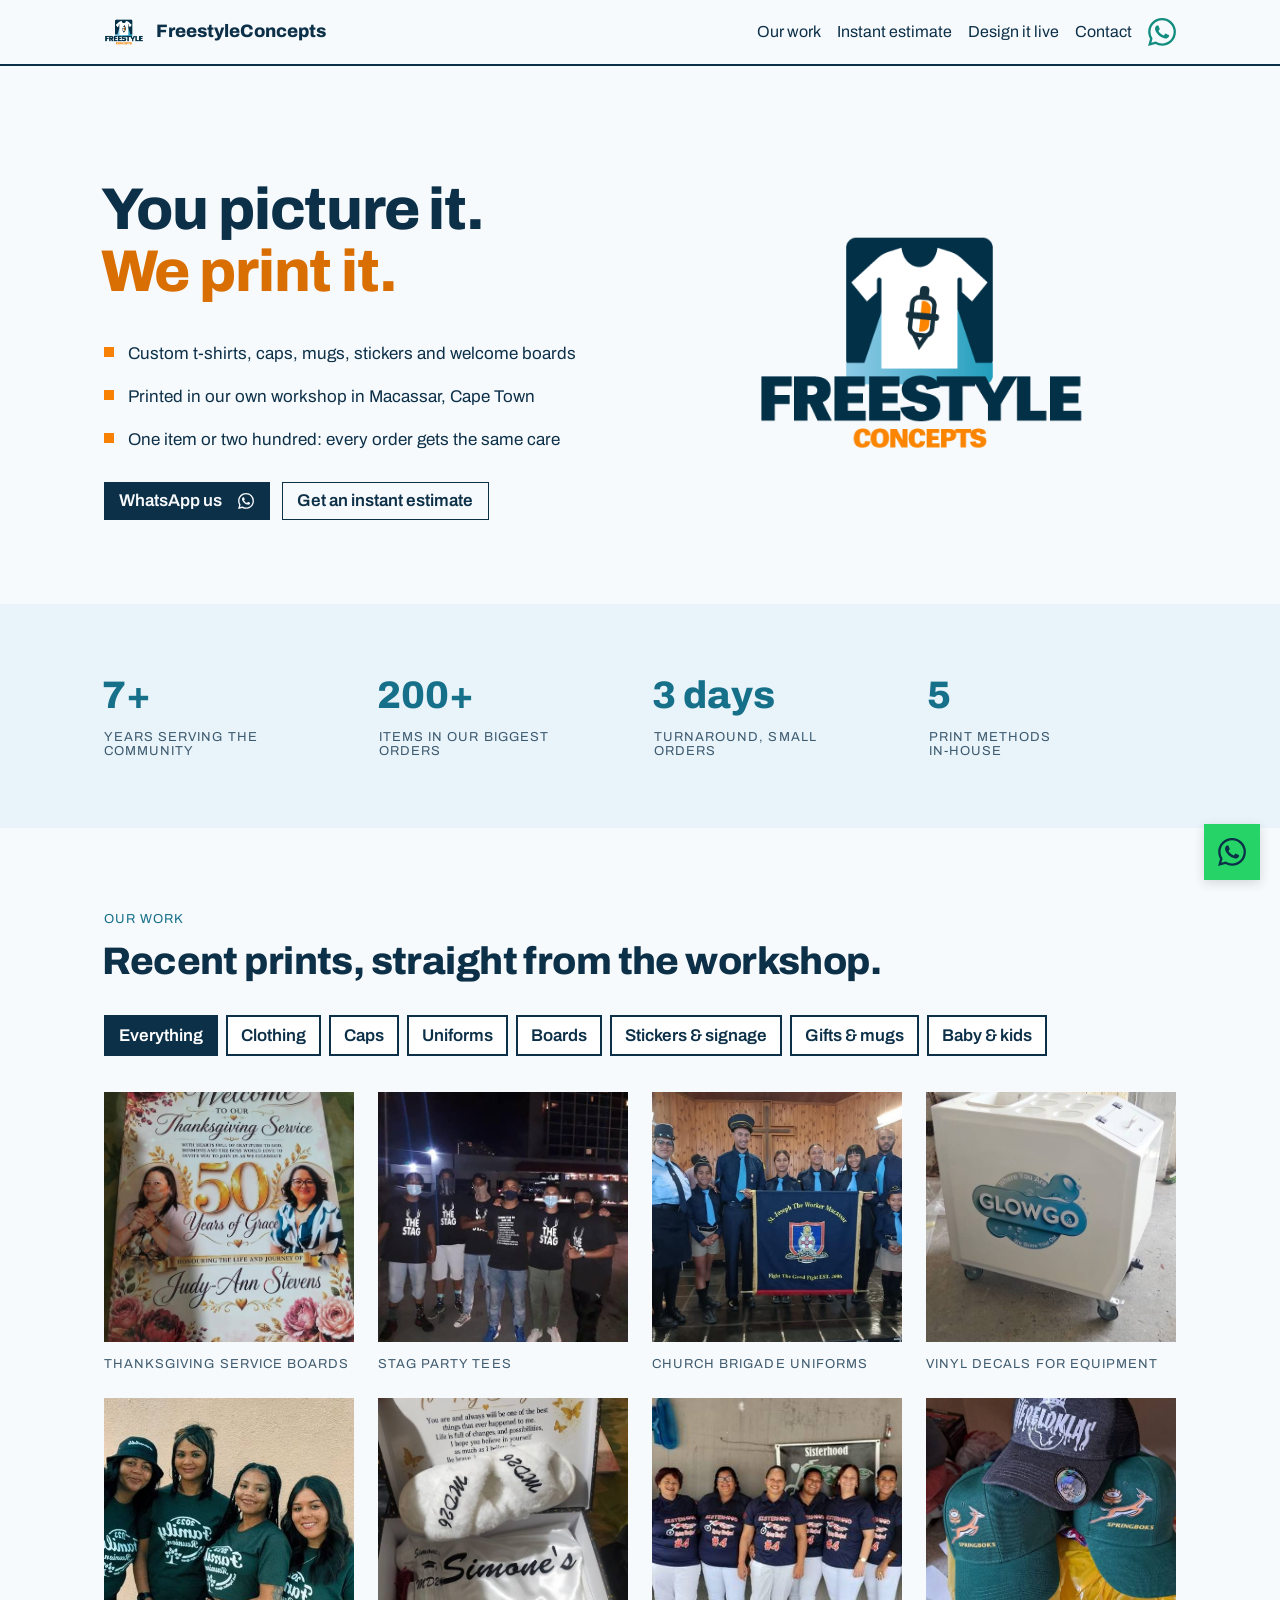
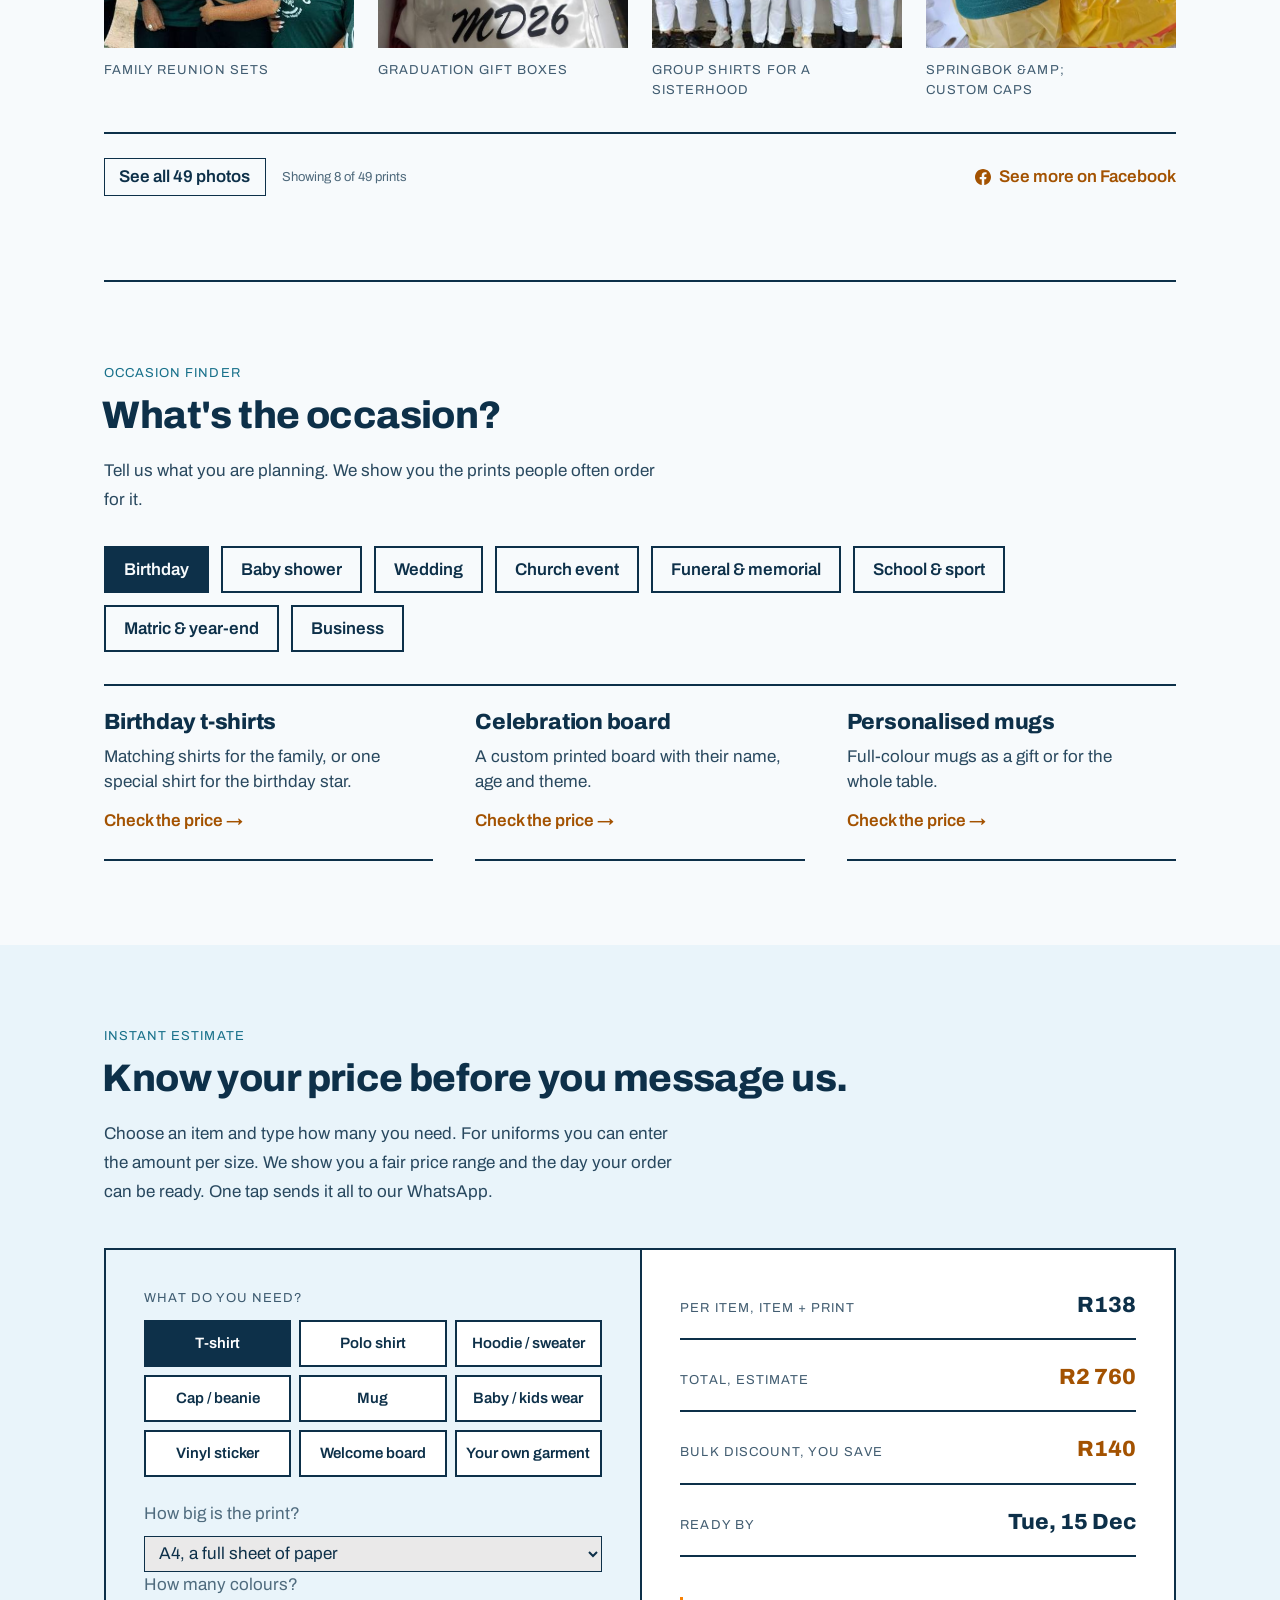
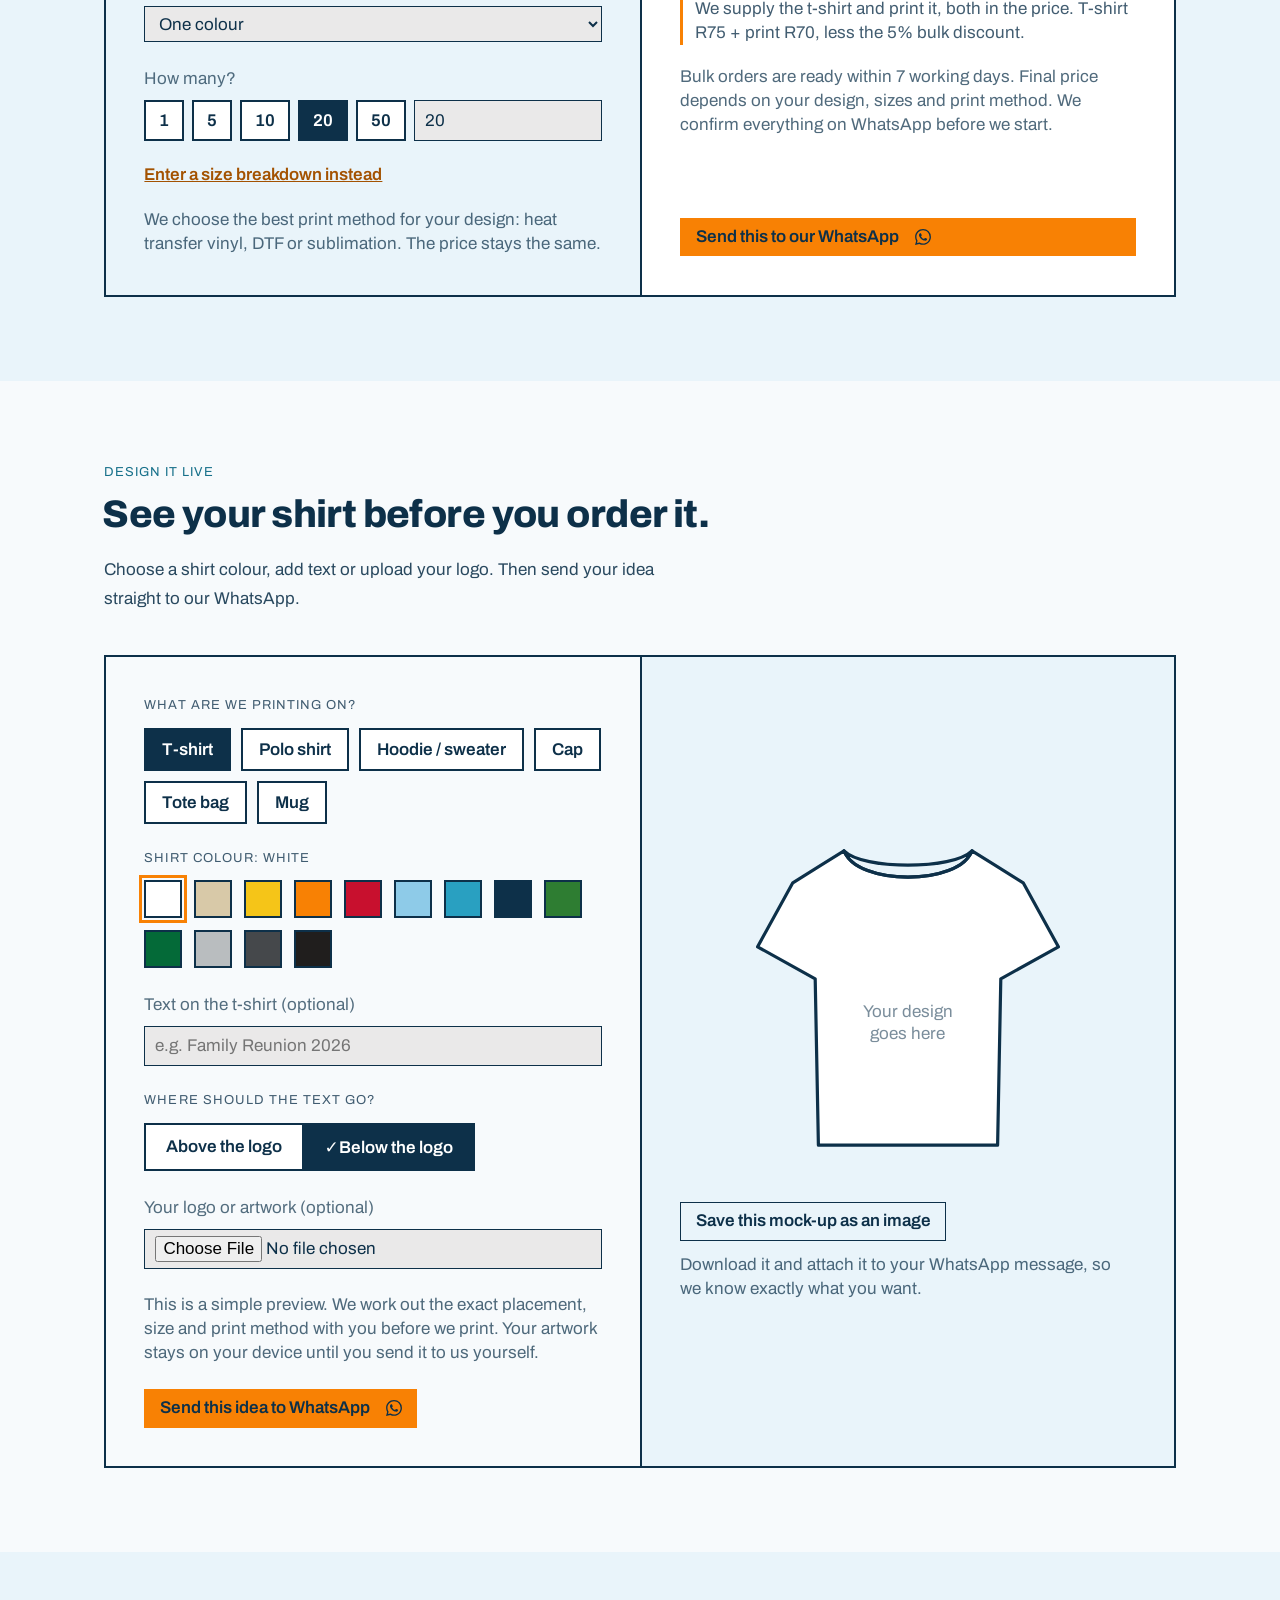
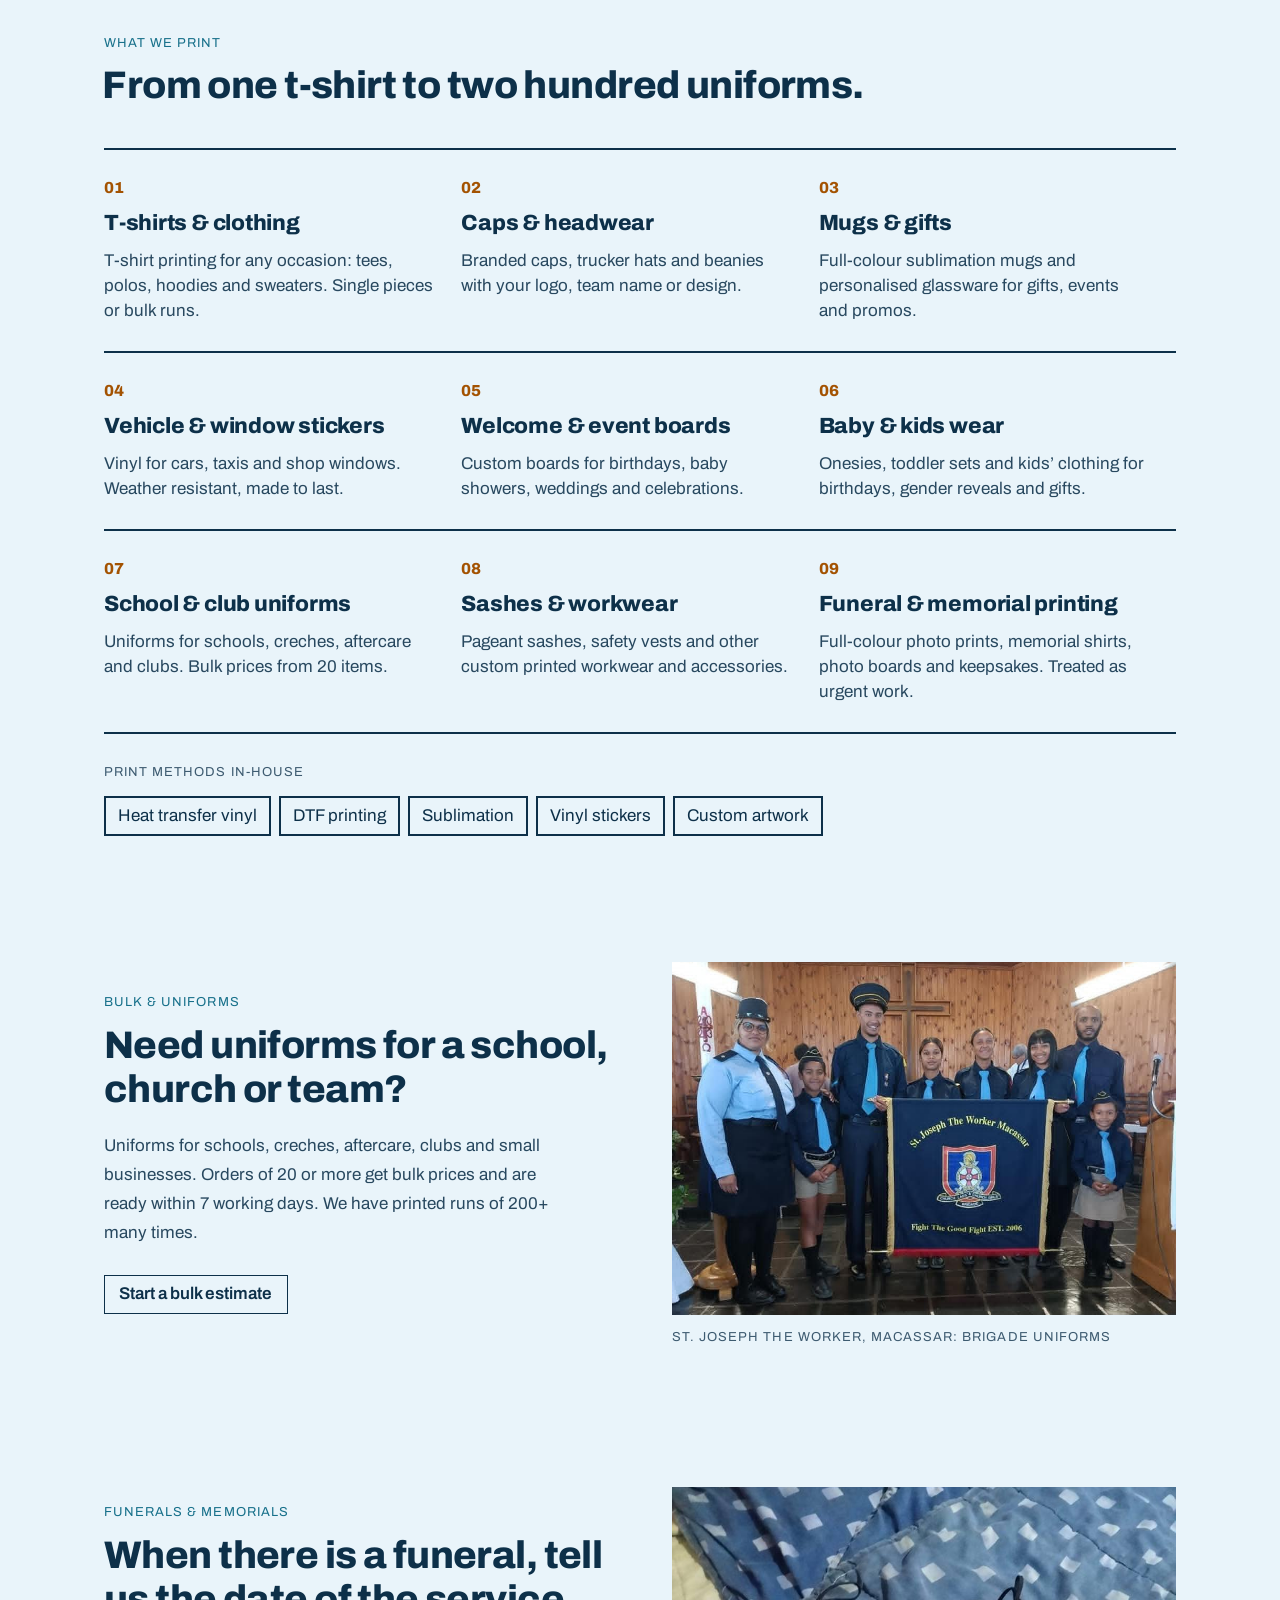
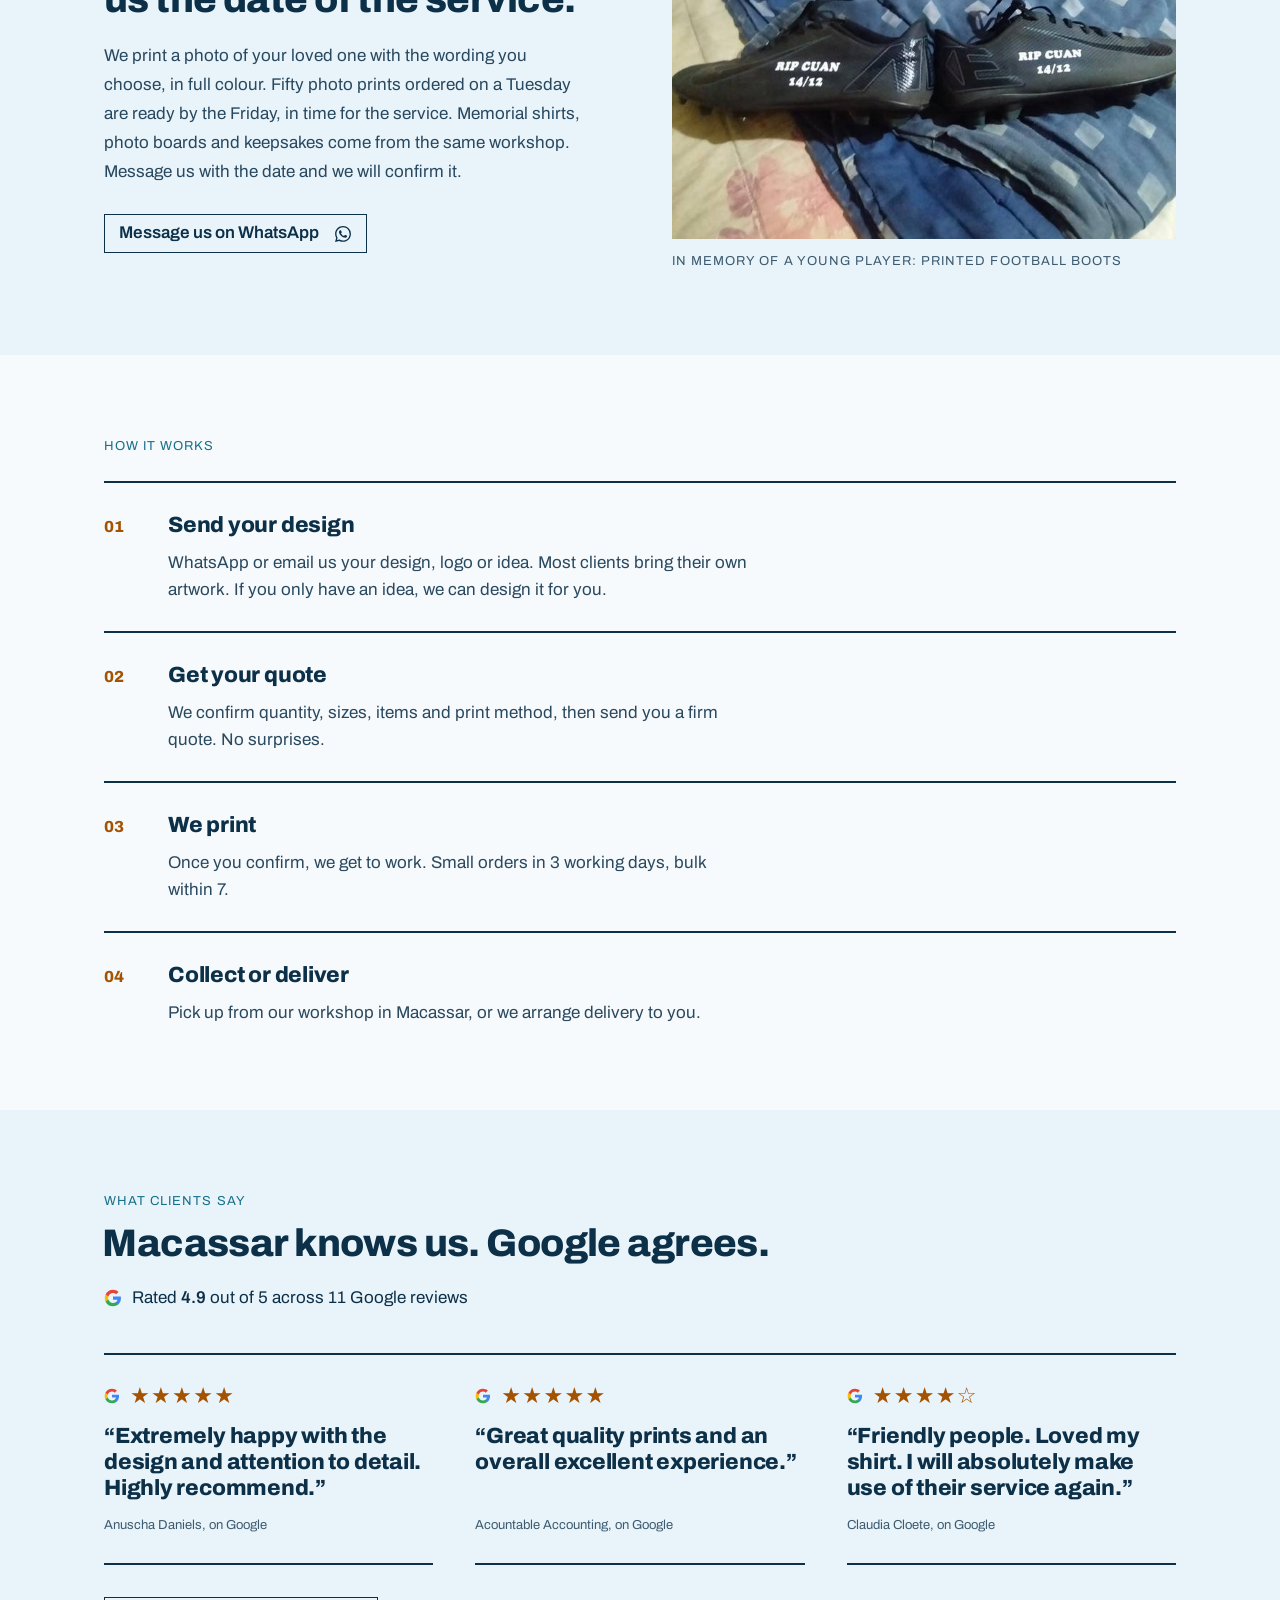
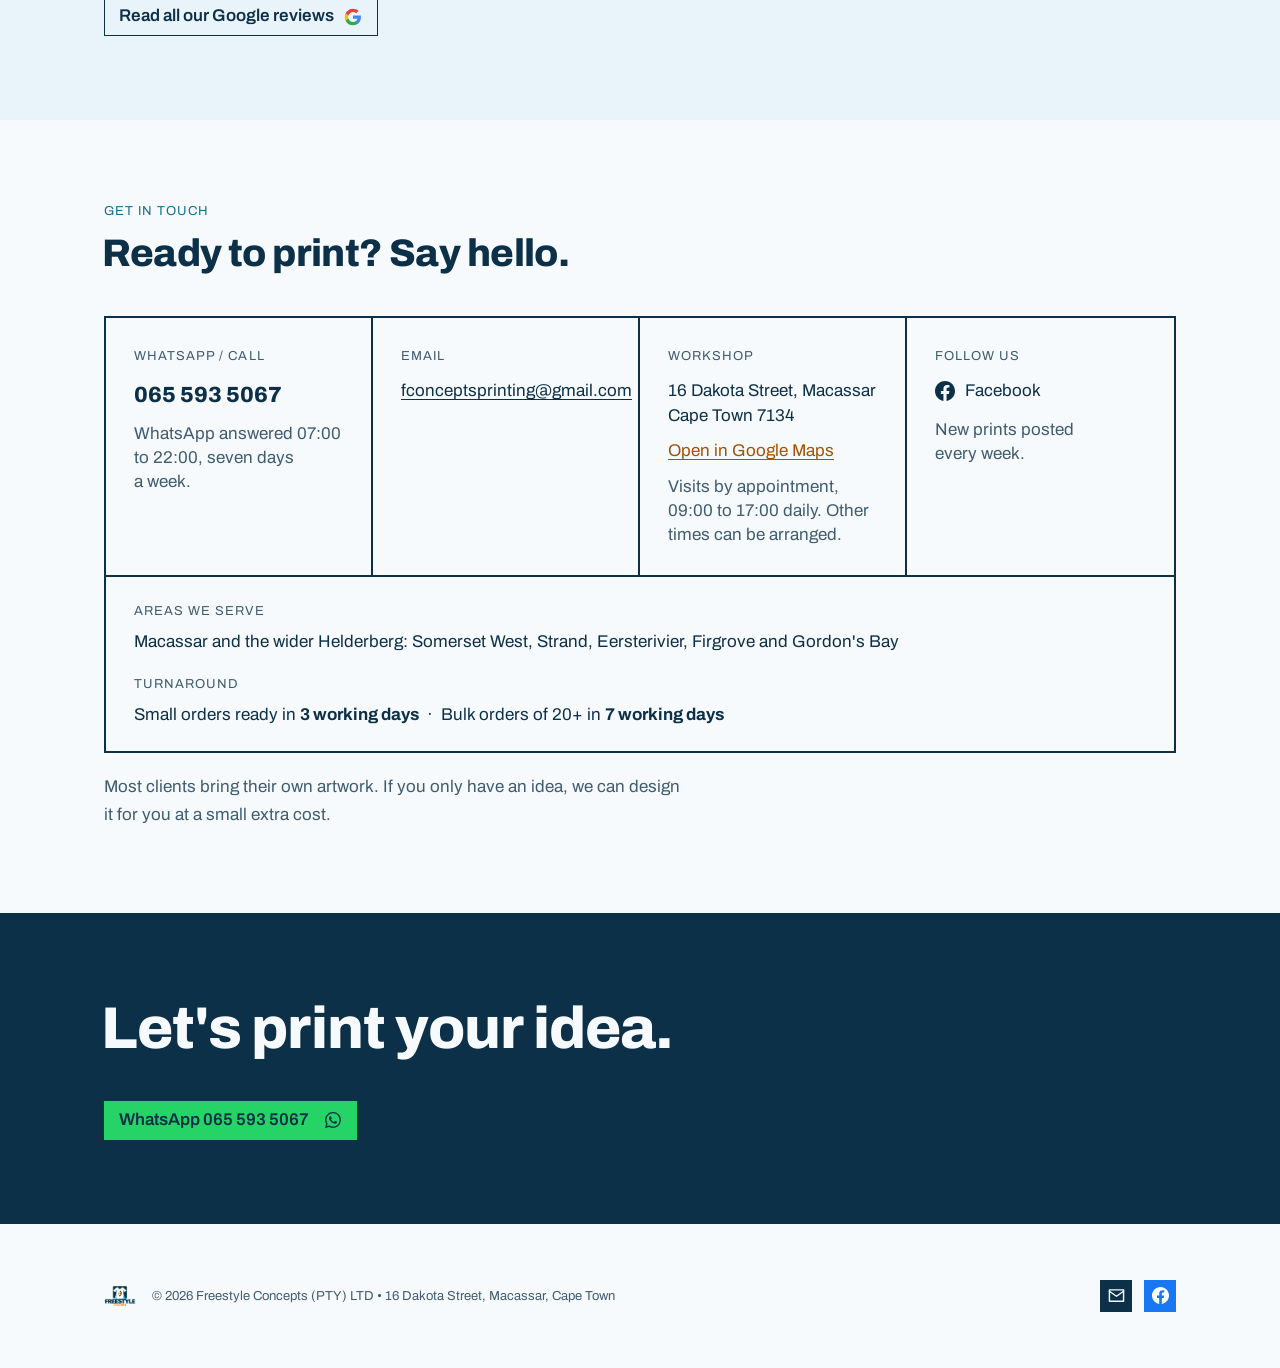
==== commit 9b3e1bd0: "Give the estimator tiles, chips, a savings line and a mobile price bar Four usability changes, no pr" ====
--- a/index.html
+++ b/index.html
@@ -38,7 +38,7 @@
 <link rel="preconnect" href="https://fonts.gstatic.com" crossorigin>
 <link rel="stylesheet" href="https://fonts.googleapis.com/css2?family=Archivo:wght@400;600;800&display=swap">
 <link rel="stylesheet" href="assets/css/modernist.css?v=125023d6">
-<link rel="stylesheet" href="assets/css/site.css?v=32a66fb6">
+<link rel="stylesheet" href="assets/css/site.css?v=4402c490">
 <script type="application/ld+json">
 {
   "@context": "https://schema.org",
@@ -592,22 +592,18 @@
         <div class="panel">
           <div class="panel-in">
             <div class="field">
-              <label for="qb-item">What do you need?</label>
-              <select id="qb-item" class="input" data-item>
-                <optgroup label="We supply the item and print it">
-                  <option value="tshirt" data-garment="75" data-max-print="a4" data-noun="t-shirt" selected>T-shirt</option>
-                  <option value="polo" data-garment="125" data-max-print="a4" data-noun="polo shirt">Polo shirt</option>
-                  <option value="hoodie" data-garment="350" data-max-print="a4" data-noun="hoodie">Hoodie / sweater</option>
-                  <option value="cap" data-garment="65" data-max-print="logo" data-prints="1:55,2:55" data-noun="cap">Cap / beanie</option>
-                  <option value="mug" data-lo="120" data-hi="120" data-noun="mug">Mug (sublimation)</option>
-                  <option value="baby" data-garment="90" data-max-print="a5" data-prints="1:30,2:40,c:50" data-noun="baby or kids garment">Baby / kids wear</option>
-                  <option value="sticker" data-lo="30" data-hi="80" data-noun="sticker">Vinyl sticker</option>
-                  <option value="board" data-lo="350" data-hi="650" data-noun="board">Welcome / event board</option>
-                </optgroup>
-                <optgroup label="You supply the item, we only print">
-                  <option value="own" data-garment="0" data-max-print="a4" data-noun="garment">Print on your own garment</option>
-                </optgroup>
-              </select>
+              <p class="field-label" id="qb-item-label">What do you need?</p>
+              <div class="item-grid" role="group" aria-labelledby="qb-item-label" data-item-grid>
+                <button type="button" class="opt opt--tile" data-item-id="tshirt" data-garment="75" data-max-print="a4" data-noun="t-shirt" aria-pressed="true">T-shirt</button>
+                <button type="button" class="opt opt--tile" data-item-id="polo" data-garment="125" data-max-print="a4" data-noun="polo shirt" aria-pressed="false">Polo shirt</button>
+                <button type="button" class="opt opt--tile" data-item-id="hoodie" data-garment="350" data-max-print="a4" data-noun="hoodie" aria-pressed="false">Hoodie / sweater</button>
+                <button type="button" class="opt opt--tile" data-item-id="cap" data-garment="65" data-max-print="logo" data-prints="1:55,2:55" data-noun="cap" aria-pressed="false">Cap / beanie</button>
+                <button type="button" class="opt opt--tile" data-item-id="mug" data-lo="120" data-hi="120" data-noun="mug" aria-pressed="false">Mug</button>
+                <button type="button" class="opt opt--tile" data-item-id="baby" data-garment="90" data-max-print="a5" data-prints="1:30,2:40,c:50" data-noun="baby or kids garment" aria-pressed="false">Baby / kids wear</button>
+                <button type="button" class="opt opt--tile" data-item-id="sticker" data-lo="30" data-hi="80" data-noun="sticker" aria-pressed="false">Vinyl sticker</button>
+                <button type="button" class="opt opt--tile" data-item-id="board" data-lo="350" data-hi="650" data-noun="board" aria-pressed="false">Welcome board</button>
+                <button type="button" class="opt opt--tile" data-item-id="own" data-garment="0" data-max-print="a4" data-noun="garment" aria-pressed="false">Your own garment</button>
+              </div>
             </div>
 
             <div data-print-options>
@@ -630,7 +626,16 @@
             </div>
             <div class="field" data-simple-mode>
               <label for="qb-qty">How many?</label>
-              <input id="qb-qty" class="input" type="number" min="1" max="2000" value="20" data-qty>
+              <div class="qty-row">
+                <div class="qty-chips" role="group" aria-label="Quick-pick a quantity" data-qty-chips>
+                  <button type="button" class="opt opt--chip" data-qty-set="1" aria-pressed="false">1</button>
+                  <button type="button" class="opt opt--chip" data-qty-set="5" aria-pressed="false">5</button>
+                  <button type="button" class="opt opt--chip" data-qty-set="10" aria-pressed="false">10</button>
+                  <button type="button" class="opt opt--chip" data-qty-set="20" aria-pressed="true">20</button>
+                  <button type="button" class="opt opt--chip" data-qty-set="50" aria-pressed="false">50</button>
+                </div>
+                <input id="qb-qty" class="input input--qty" type="number" min="1" max="2000" value="20" data-qty aria-label="Or type an exact quantity">
+              </div>
             </div>
 
             <div data-size-mode hidden>
@@ -662,6 +667,10 @@
               <div class="readout" data-price-row>
                 <dt>Total, estimate</dt>
                 <dd class="accent tnum" data-total>R1 800–R2 800</dd>
+              </div>
+              <div class="readout" data-savings-row hidden>
+                <dt>Bulk discount, you save</dt>
+                <dd class="accent tnum" data-savings>—</dd>
               </div>
               <div class="readout">
                 <dt>Ready by</dt>
@@ -1010,11 +1019,19 @@
   </footer>
 </div>
 
+<div class="quote-bar" data-quote-bar>
+  <div class="quote-bar-info">
+    <p class="quote-bar-price"><span class="tnum" data-bar-total>—</span><span class="quote-bar-per tnum" data-bar-per></span></p>
+    <p class="quote-bar-ready" data-bar-ready></p>
+  </div>
+  <a class="btn btn-primary btn-nowrap" data-quote-cta href="https://wa.me/27655935067">Send<svg class="ico-inline" width="16" height="16" aria-hidden="true"><use href="#i-wa"/></svg></a>
+</div>
+
 <a class="wa-float" data-wa-link href="https://wa.me/27655935067" aria-label="Chat on WhatsApp">
   <svg width="28" height="28" aria-hidden="true"><use href="#i-wa"/></svg>
 </a>
 
-<script src="assets/js/site.js?v=9f88d00b" defer></script>
+<script src="assets/js/site.js?v=21594874" defer></script>
 <!-- Google Ads conversion tracking. Every CTA on this page opens WhatsApp,
      so the conversions below are click events, not page loads. Values are in
      EUR because the Ads account is billed in EUR; the ratio between them is
--- a/assets/css/site.css
+++ b/assets/css/site.css
@@ -300,6 +300,16 @@
   align-items: center; justify-content: center; gap: 28px;
 }
 
+.item-grid { display: grid; grid-template-columns: repeat(3, 1fr); gap: 8px; }
+.item-grid .opt--tile {
+  padding: 12px 6px; font-size: 15px; line-height: 19px;
+  white-space: normal; text-align: center;
+}
+
+.qty-row { display: flex; flex-wrap: wrap; gap: 8px; align-items: stretch; }
+.qty-chips { display: flex; flex-wrap: wrap; gap: 8px; }
+.input--qty { width: 92px; flex: 1 1 92px; }
+
 .size-grid { display: grid; grid-template-columns: repeat(4, 1fr); gap: 12px; }
 .size-grid .input { padding-inline: 10px; }
 .size-total { font-size: 17px; line-height: 24px; margin: 14px 0 0; font-feature-settings: 'tnum' 1; }
@@ -324,6 +334,25 @@
   color: var(--ink-label); border-left: 3px solid var(--color-accent); padding-left: 12px;
 }
 .panel-out .btn-block { margin-top: auto; }
+
+/* Fixed mobile bar mirroring the estimator's outcome; the JS switches it on
+   while the estimator section is in view, the 760px media query below is
+   what actually lets it show. */
+.quote-bar {
+  position: fixed; left: 0; right: 0; bottom: 0; z-index: 60;
+  display: none; align-items: center; justify-content: space-between; gap: 12px;
+  padding: 10px 16px calc(10px + env(safe-area-inset-bottom));
+  background: #fff; border-top: var(--rule);
+}
+.quote-bar-info { min-width: 0; }
+.quote-bar-price {
+  margin: 0; font-family: var(--font-heading); font-weight: var(--font-heading-weight);
+  font-size: 19px; color: var(--color-accent-700);
+  white-space: nowrap; overflow: hidden; text-overflow: ellipsis;
+}
+.quote-bar-per { margin-left: 8px; font-size: 13px; color: var(--ink-label); font-family: var(--font-body, inherit); font-weight: 400; }
+.quote-bar-ready { margin: 2px 0 0; font-size: 13px; line-height: 17px; color: var(--ink-label); }
+.quote-bar .btn { flex-shrink: 0; }
 
 /* ── Live designer ─────────────────────────────────────────────────────── */
 
@@ -545,6 +574,9 @@
   .size-grid { grid-template-columns: repeat(2, 1fr); }
   .swatch { width: 44px; height: 44px; }
   .wa-float { bottom: 16px; right: 16px; }
+  .quote-bar--on { display: flex; }
+  body.quote-bar-open .wa-float { display: none; }
+  .item-grid { grid-template-columns: repeat(2, 1fr); }
   .gallery-foot { flex-direction: column; align-items: flex-start; }
   .gallery-foot .btn { width: 100%; }
   .stats-grid { grid-template-columns: 1fr 1fr; gap: 32px 24px; }
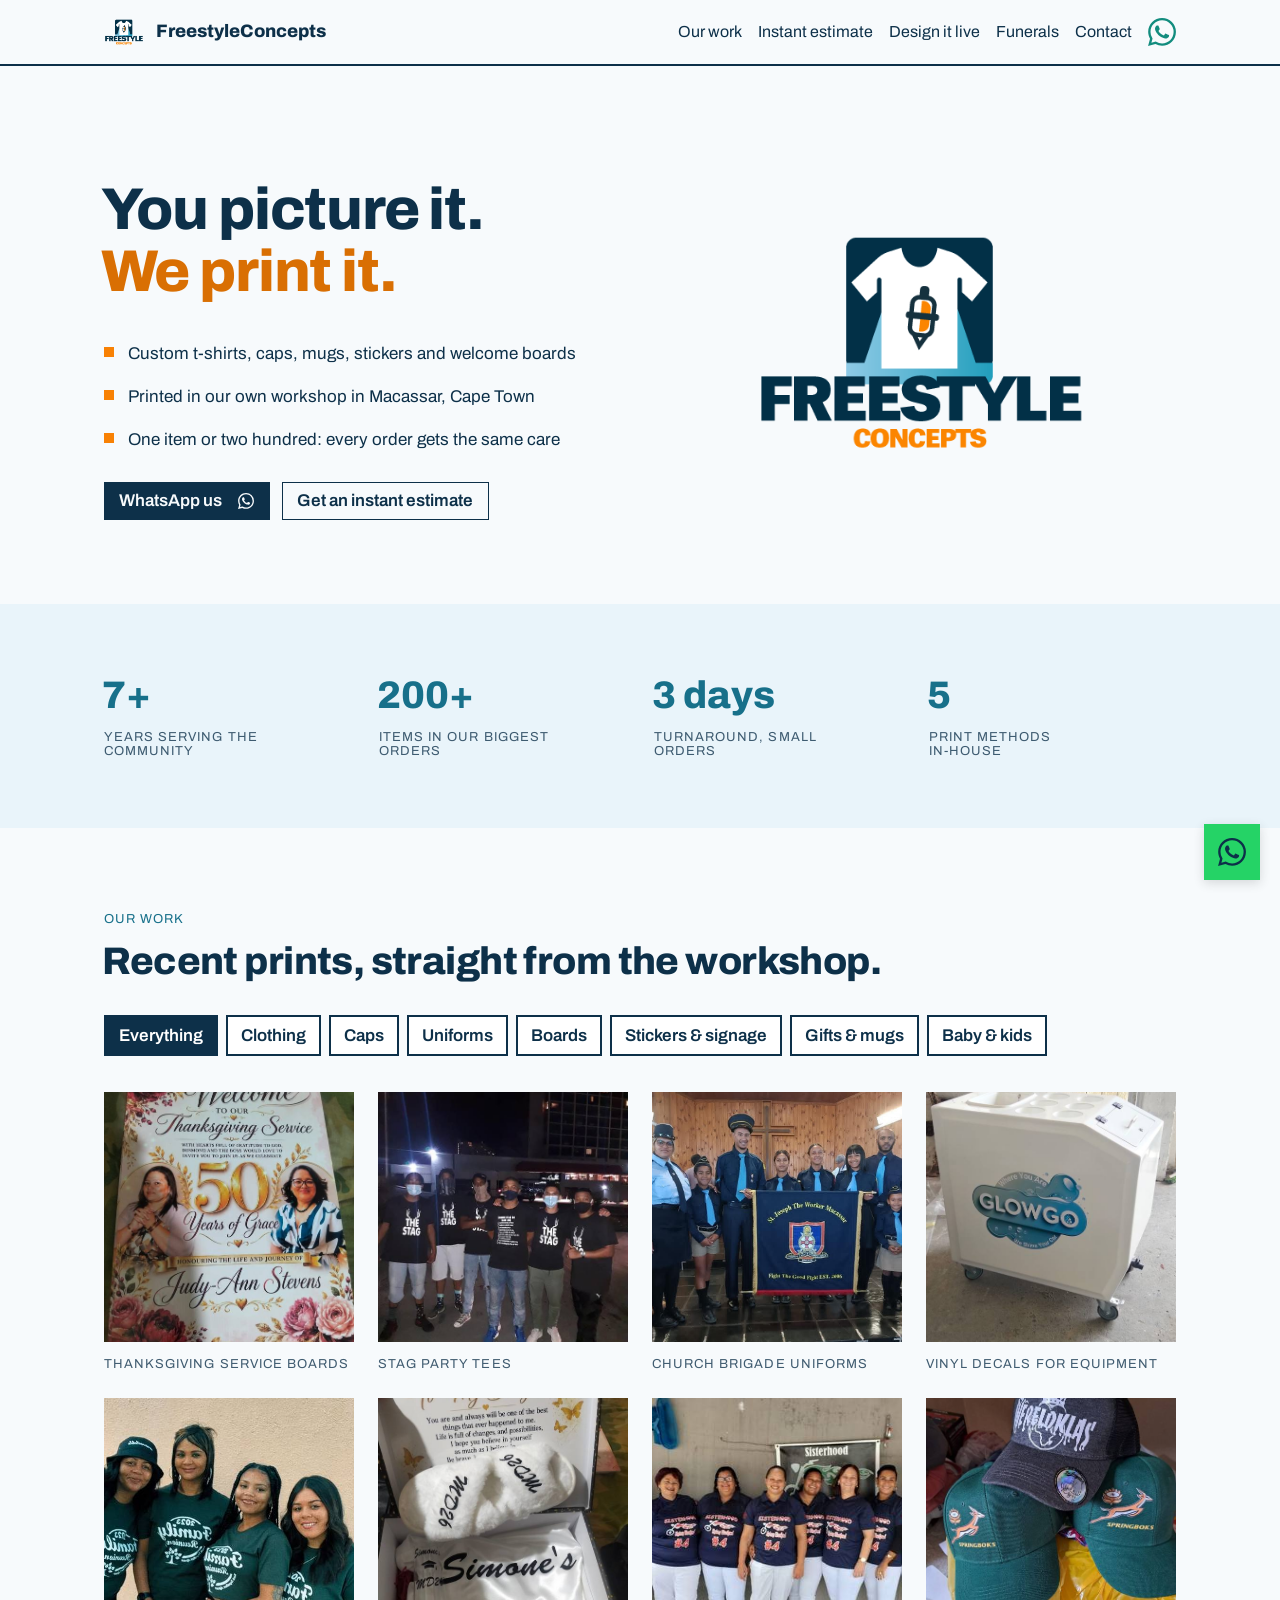
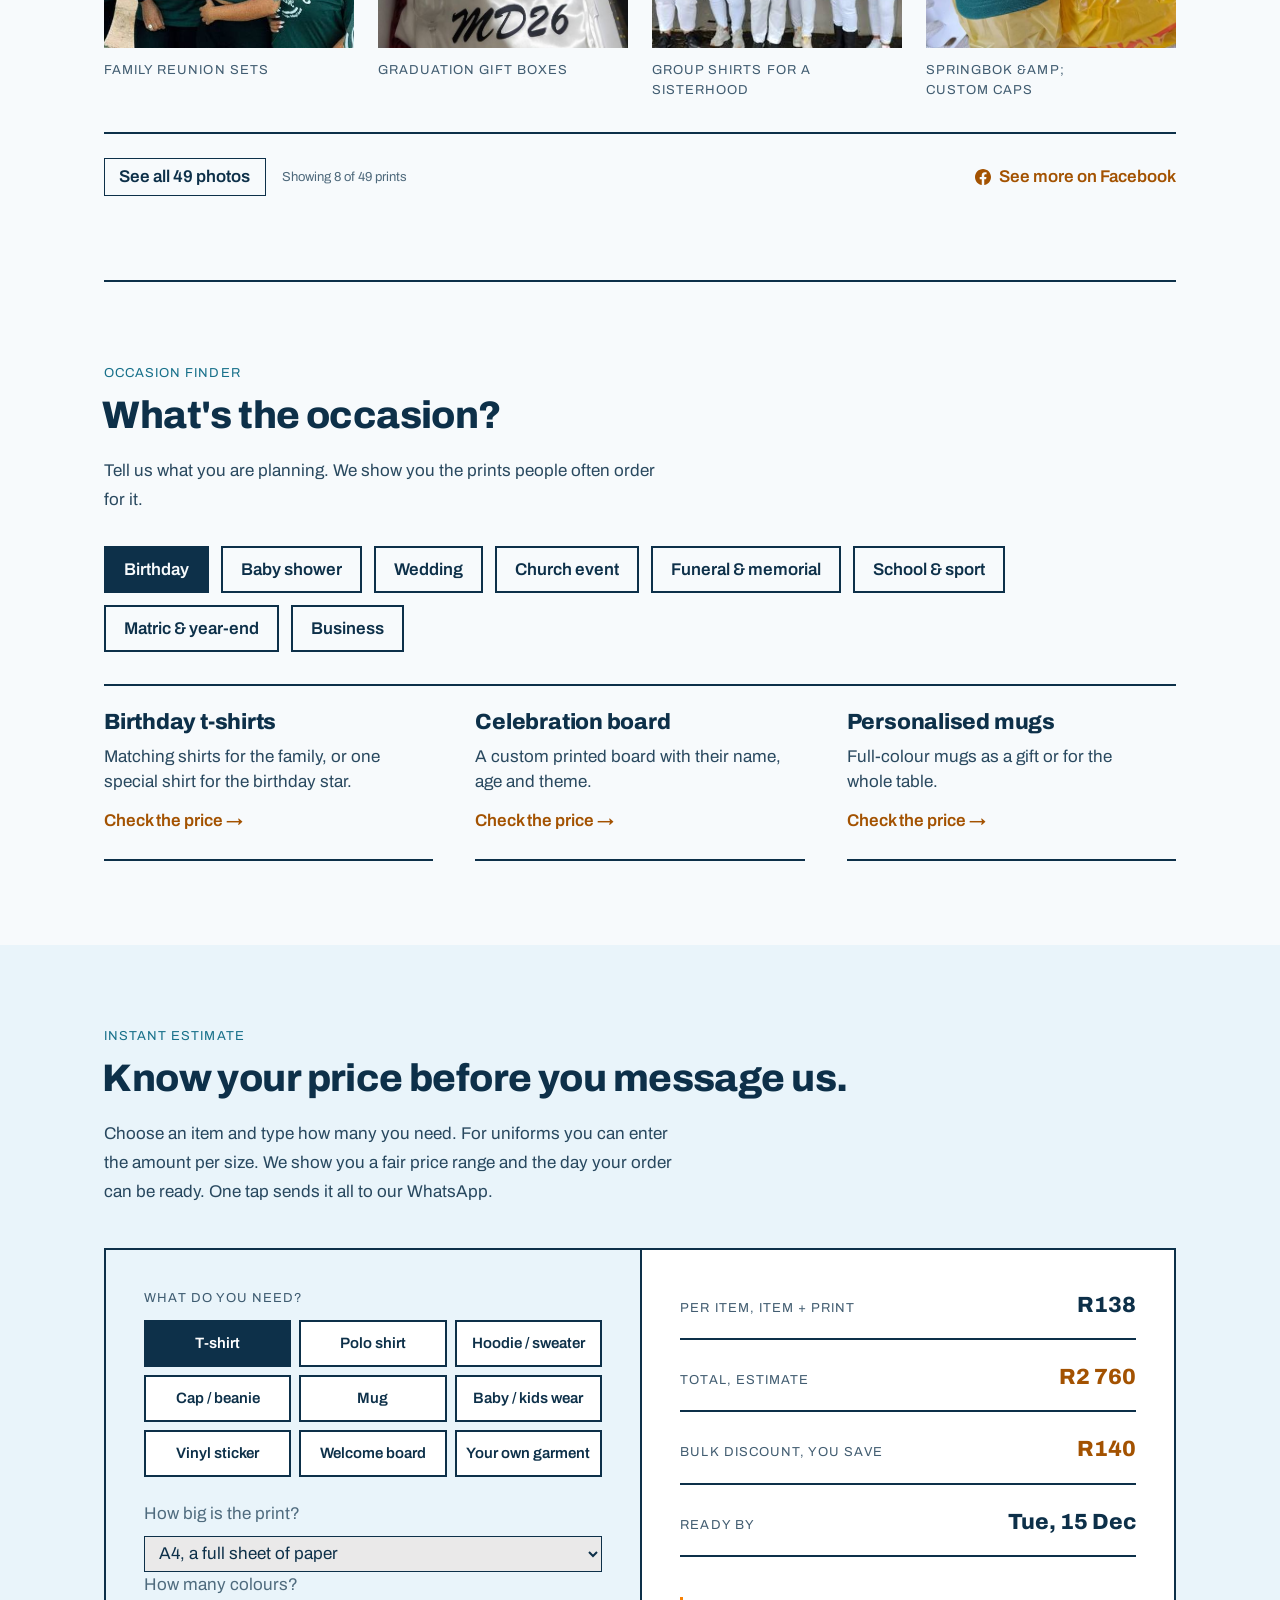
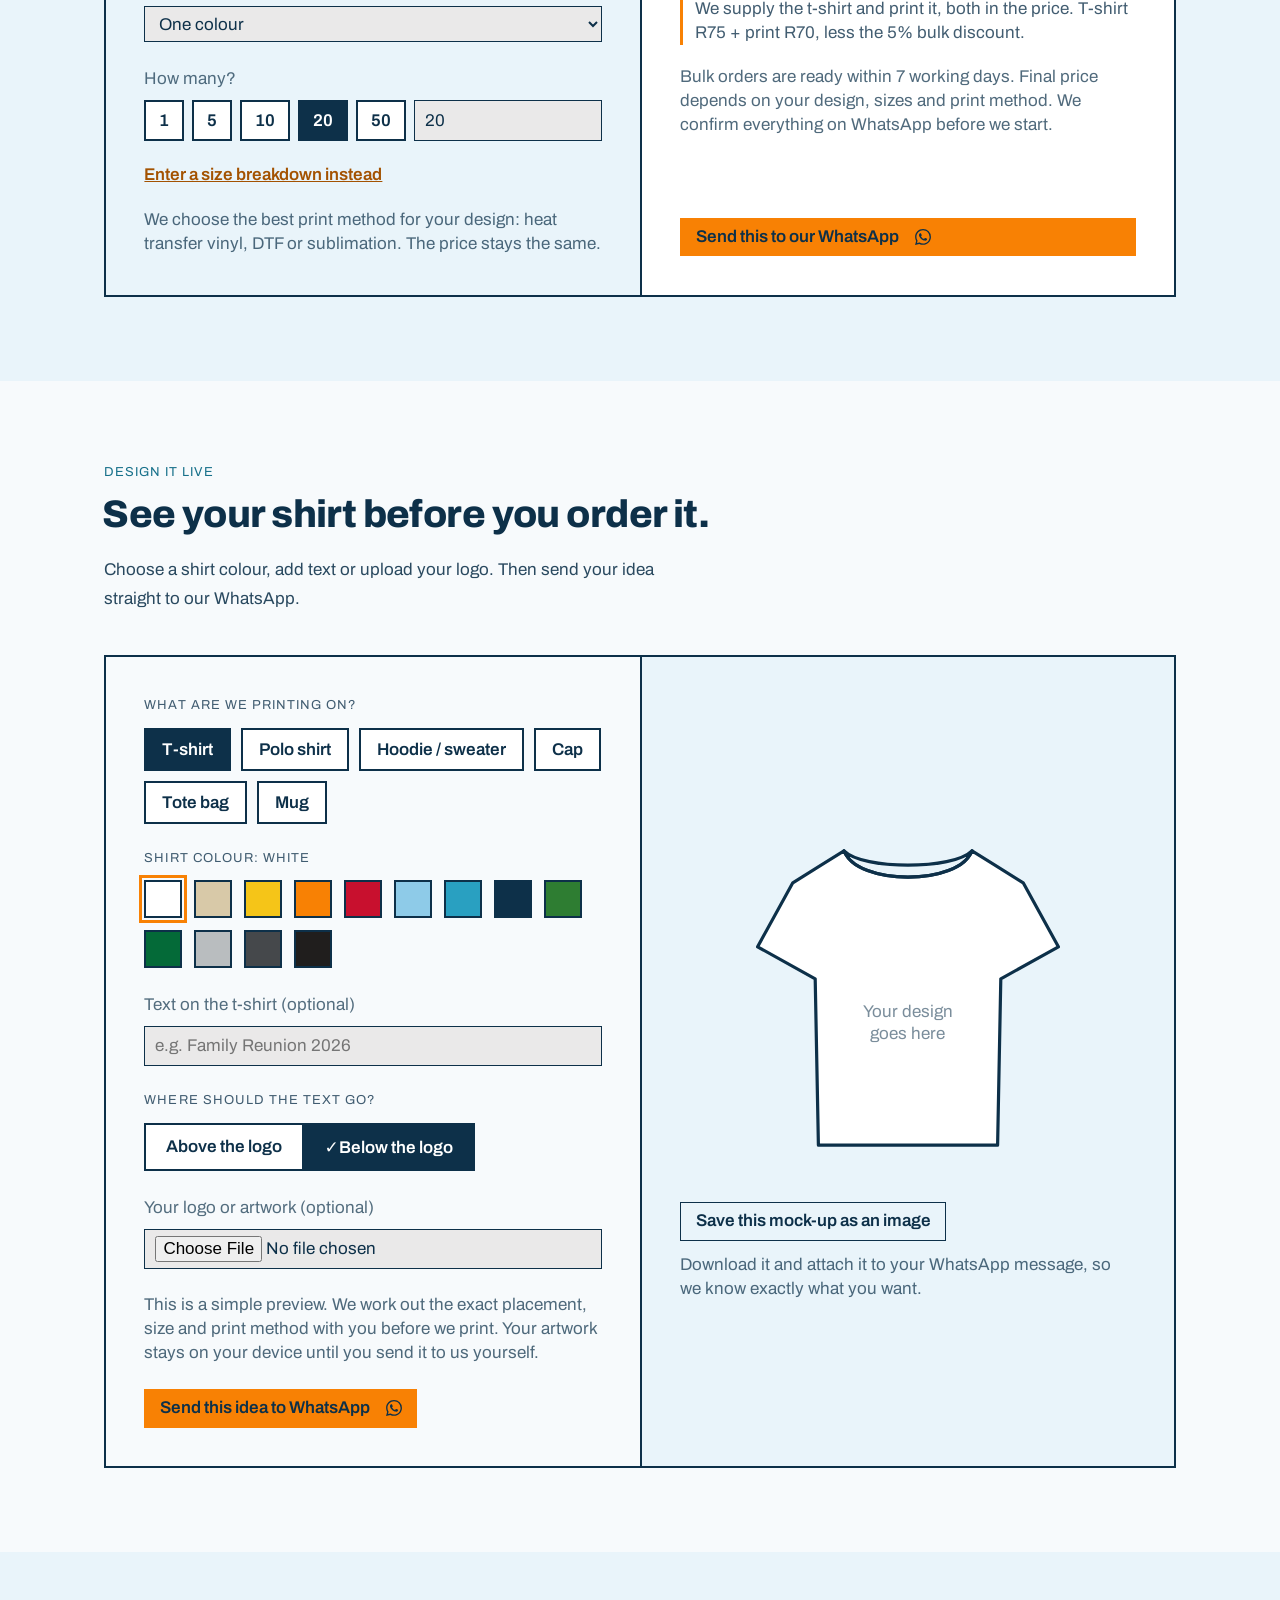
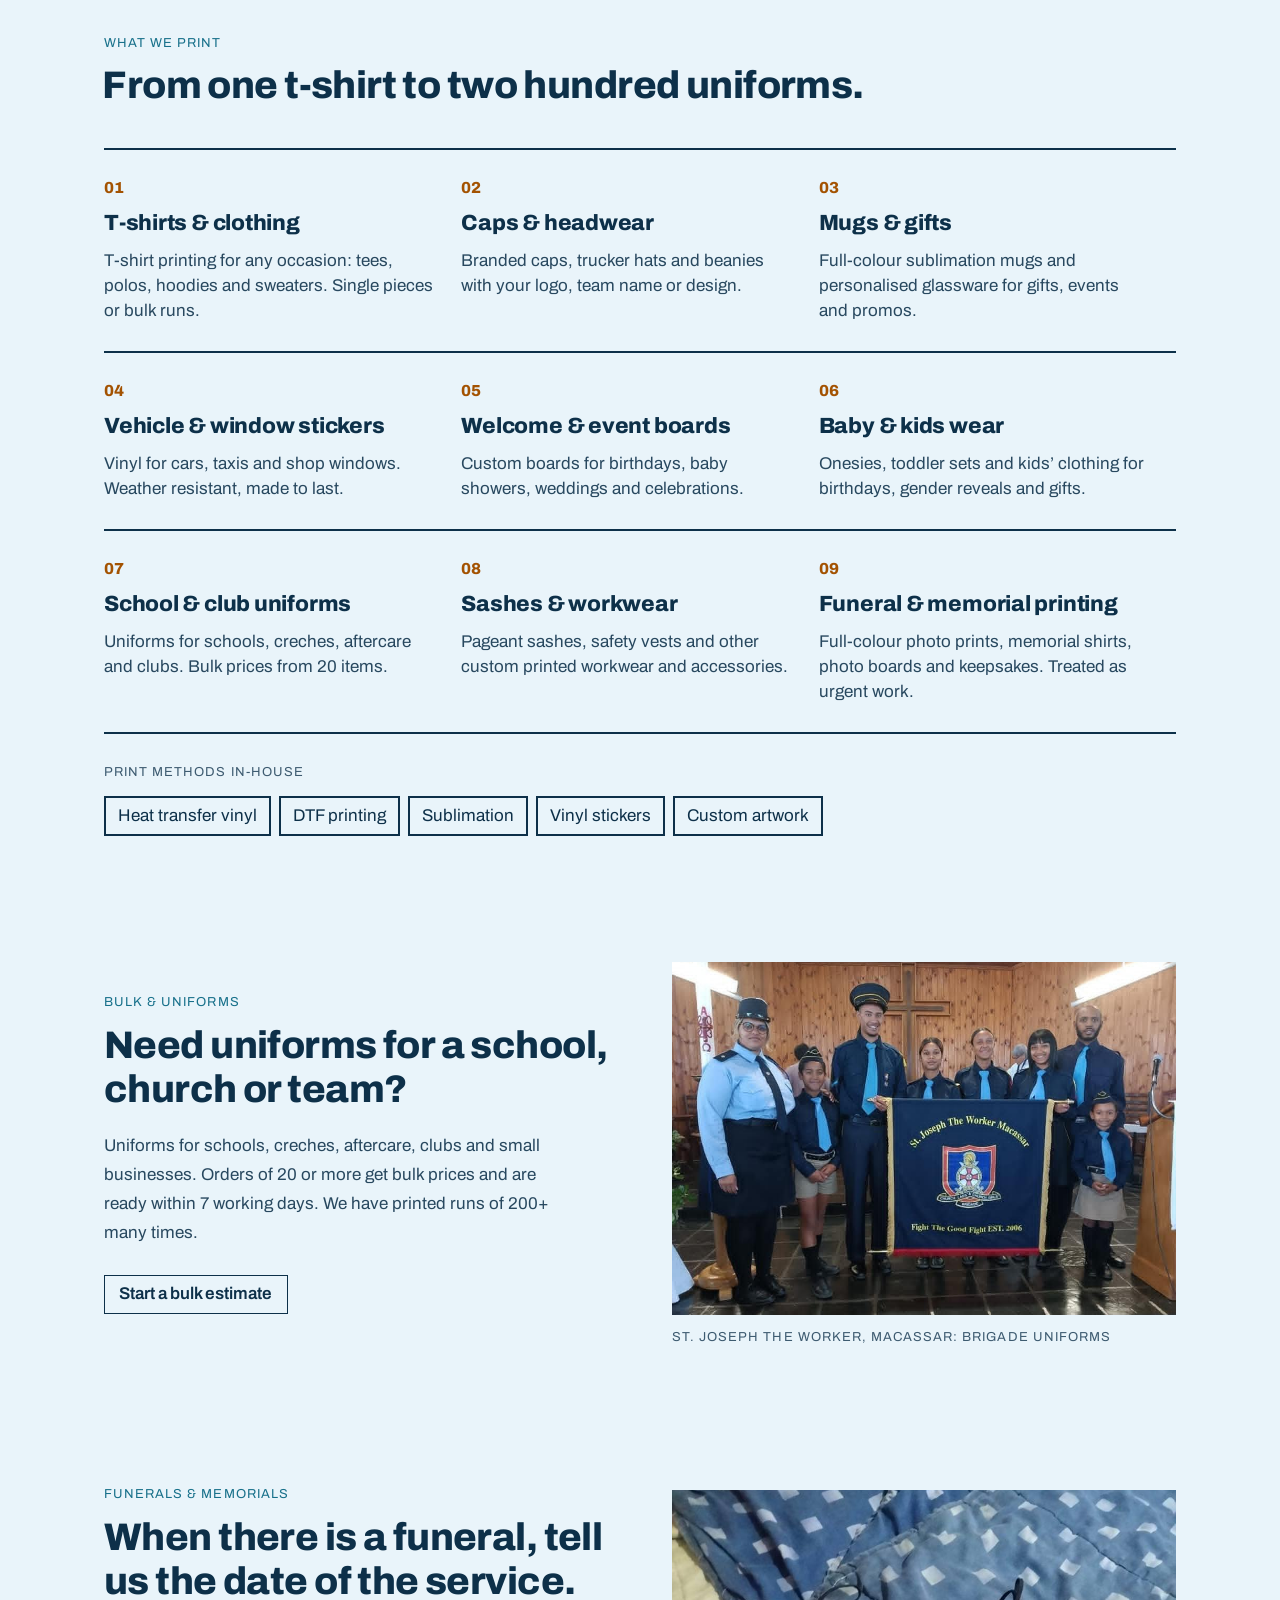
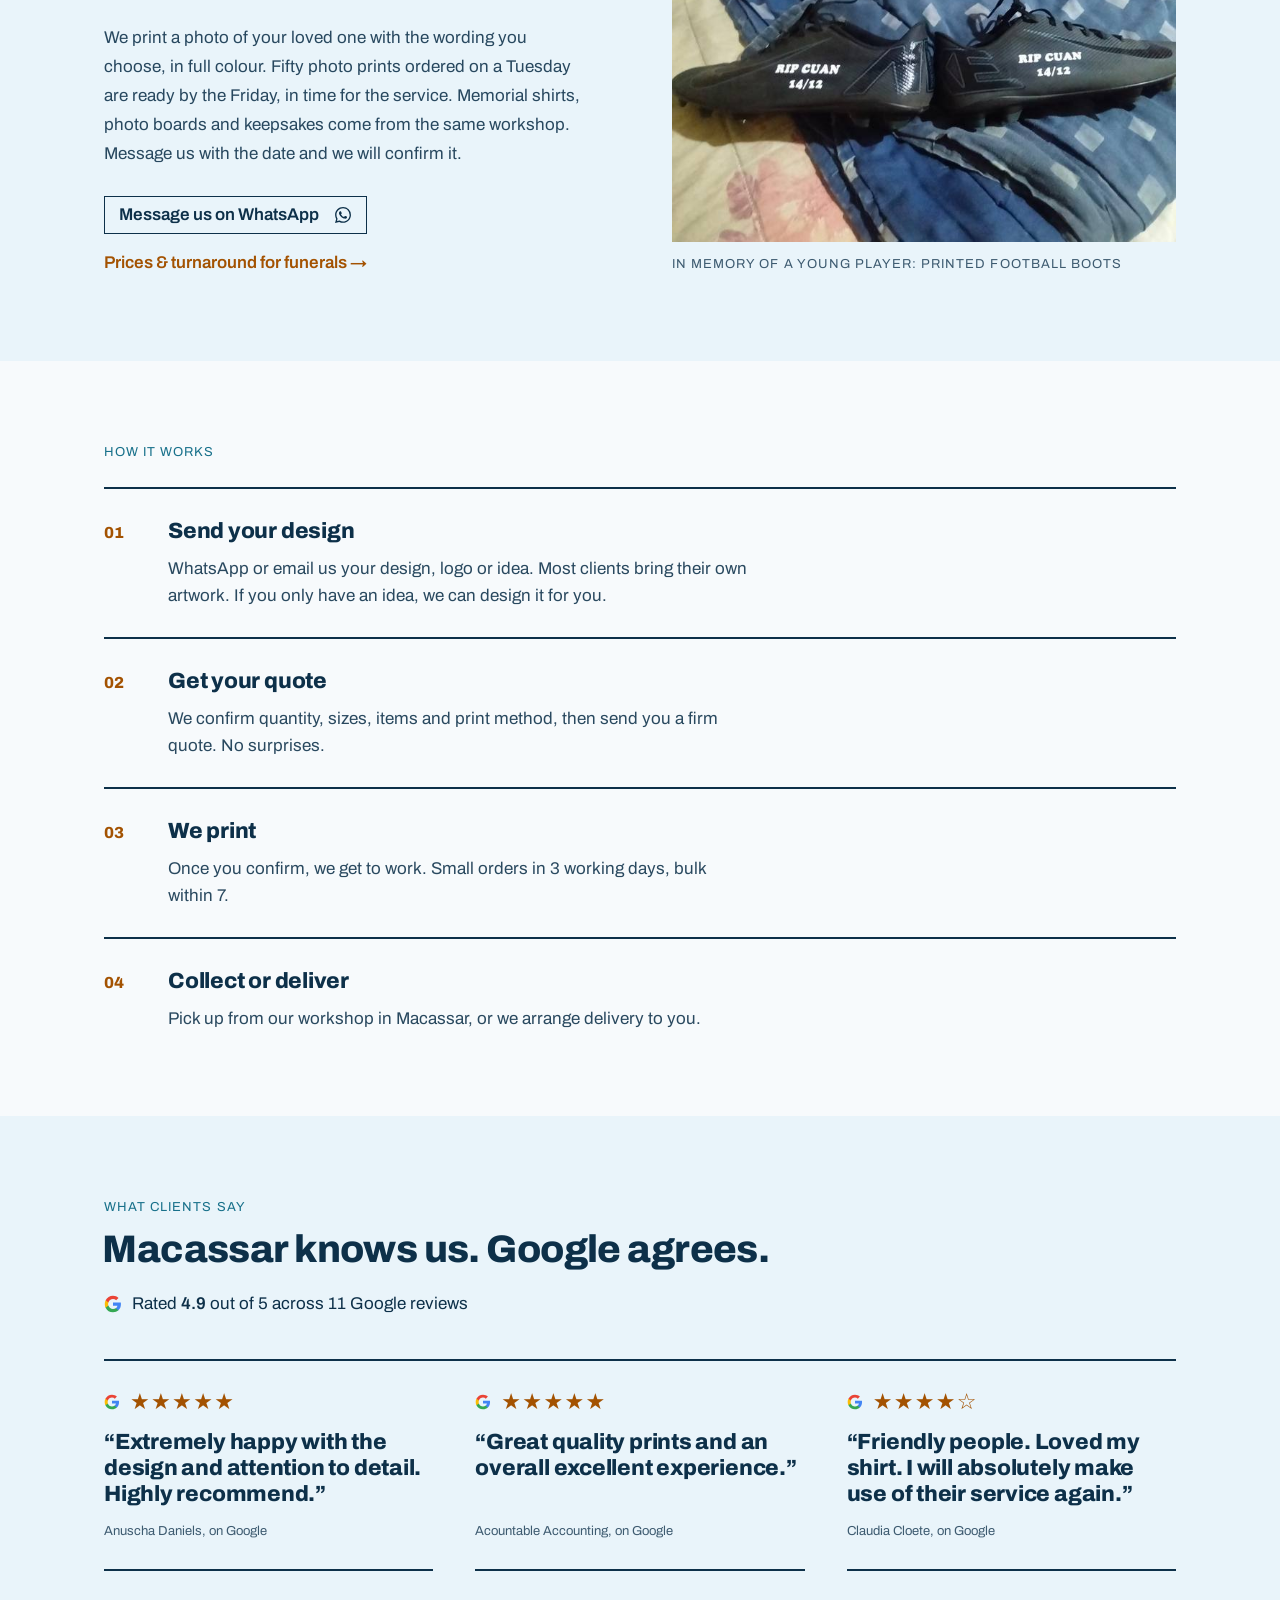
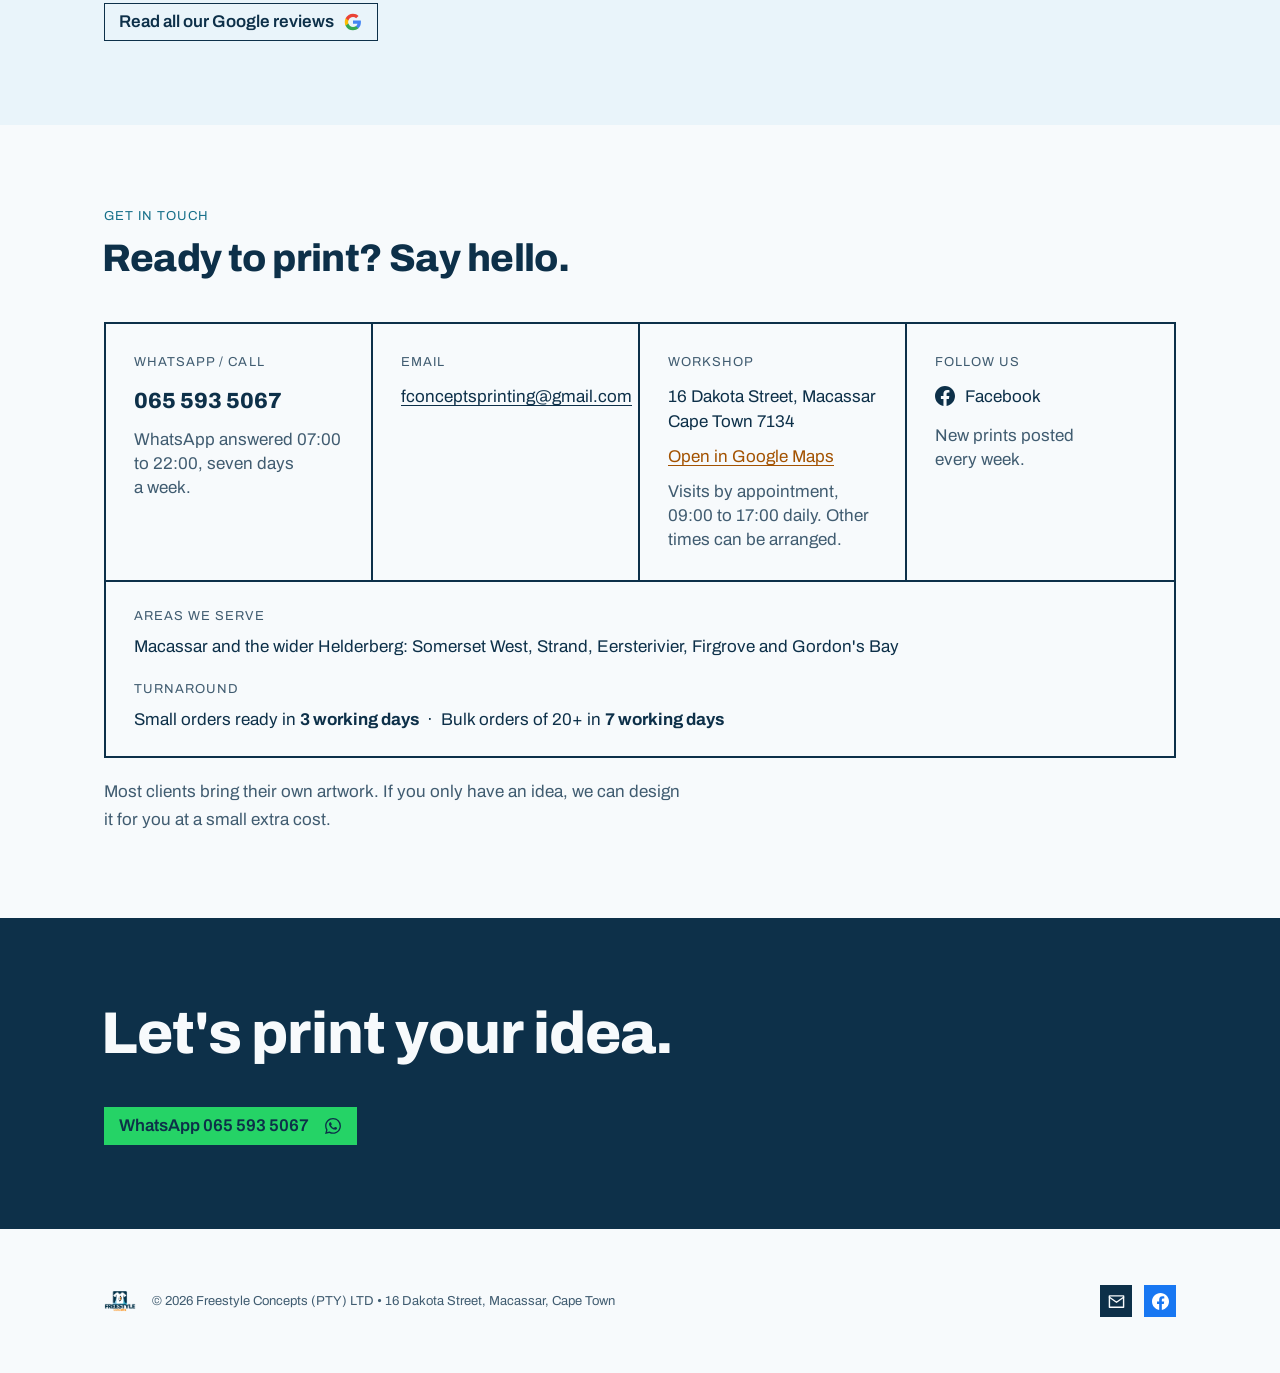
==== commit a82d2547: "Give funerals their own page at /funerals/ Stephen's biggest orders come from funerals, and until to" ====
--- a/index.html
+++ b/index.html
@@ -282,6 +282,7 @@
       <a href="#work">Our work</a>
       <a href="#quote">Instant estimate</a>
       <a href="#design">Design it live</a>
+      <a href="/funerals/">Funerals</a>
       <a href="#contact">Contact</a>
     </span>
     <a class="nav-wa" data-wa-link href="https://wa.me/27655935067" aria-label="Chat with us on WhatsApp" title="WhatsApp us">
@@ -298,6 +299,7 @@
       <a href="#quote">Instant estimate</a>
       <a href="#design">Design it live</a>
       <a href="#services">What we print</a>
+      <a href="/funerals/">Funerals &amp; memorials</a>
       <a href="#reviews">Reviews</a>
       <a href="#contact">Contact</a>
     </div>
@@ -860,6 +862,7 @@
           <p class="lede">We print a photo of your loved one with the wording you choose, in full colour. Fifty photo prints ordered on a Tuesday are ready by the Friday, in time for the service. Memorial shirts, photo boards and keepsakes come from the same workshop. Message us with the date and we will confirm it.</p>
           <div class="cta-row">
             <a class="btn btn-secondary btn-nowrap" data-wa-link href="https://wa.me/27655935067">Message us on WhatsApp<svg class="ico-inline" width="16" height="16" aria-hidden="true"><use href="#i-wa"/></svg></a>
+            <a class="link-quiet" href="/funerals/" style="align-self:center">Prices &amp; turnaround for funerals →</a>
           </div>
         </div>
         <figure>
